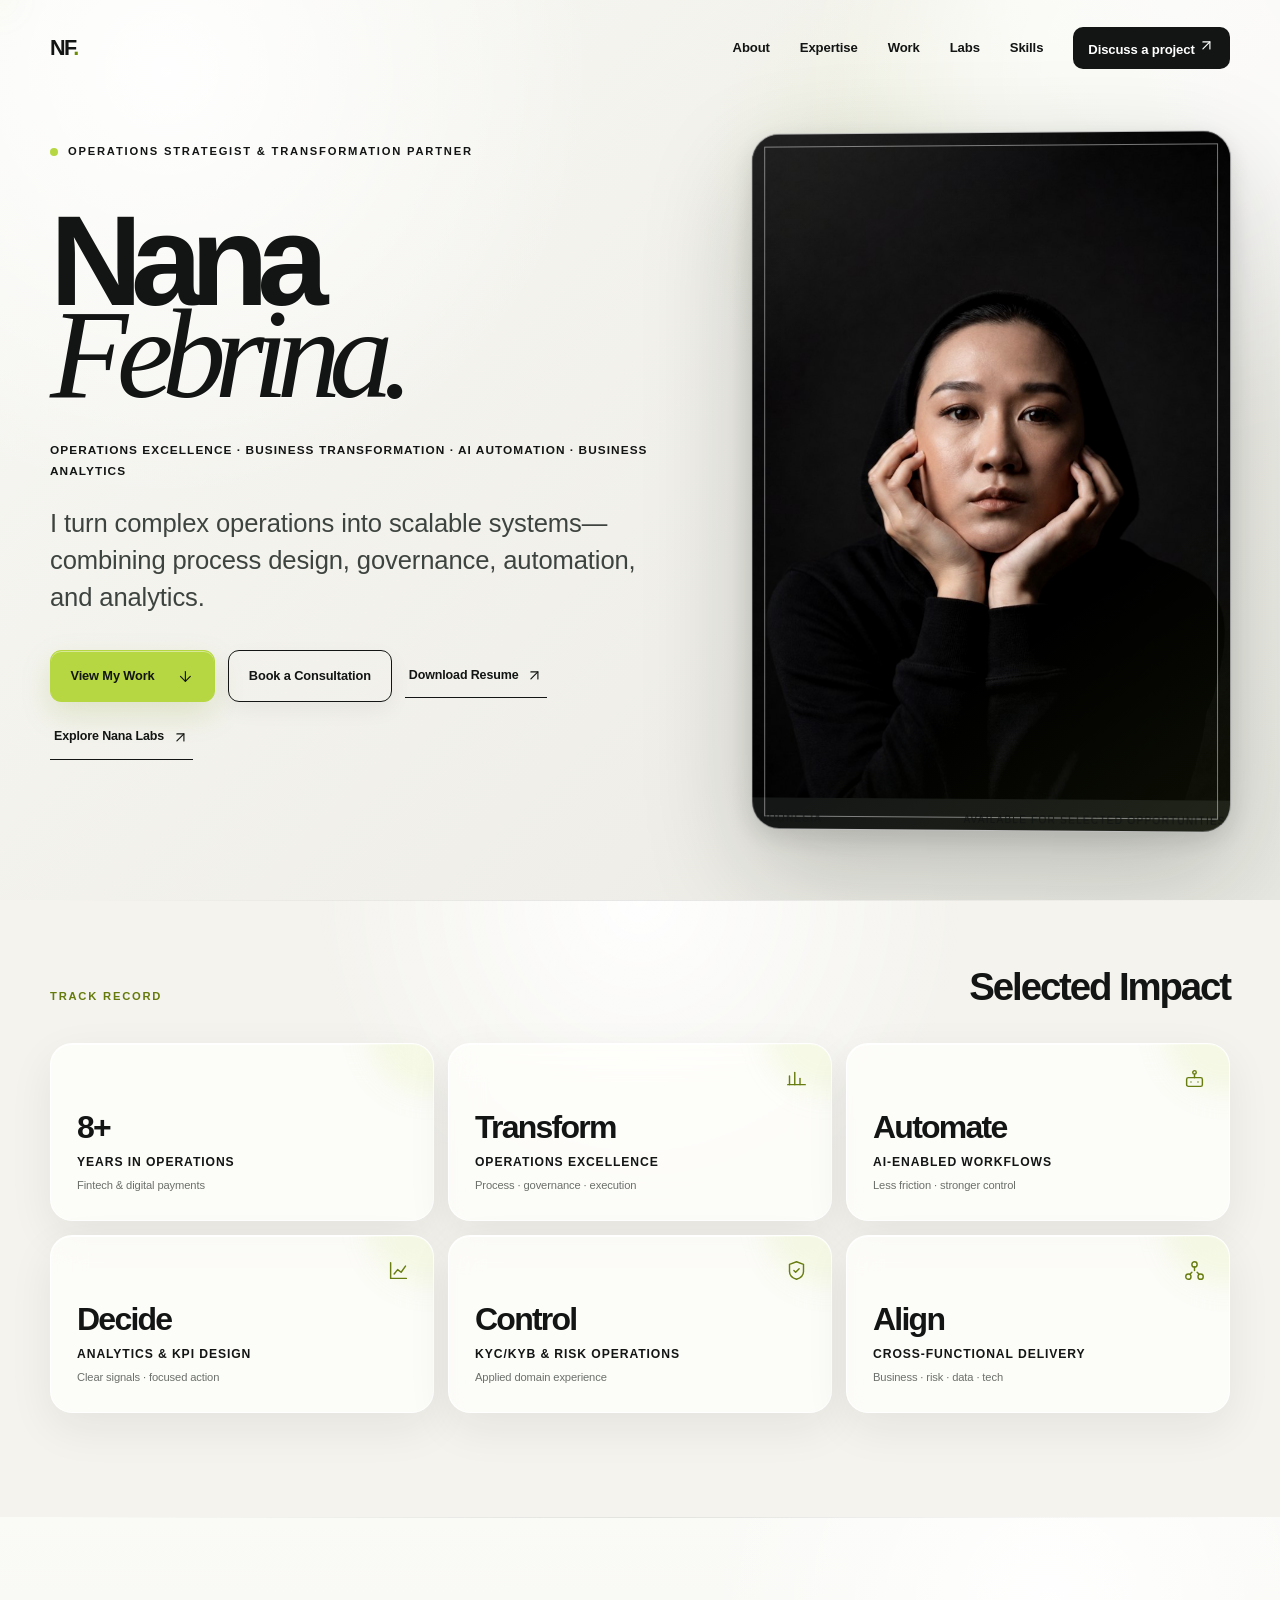
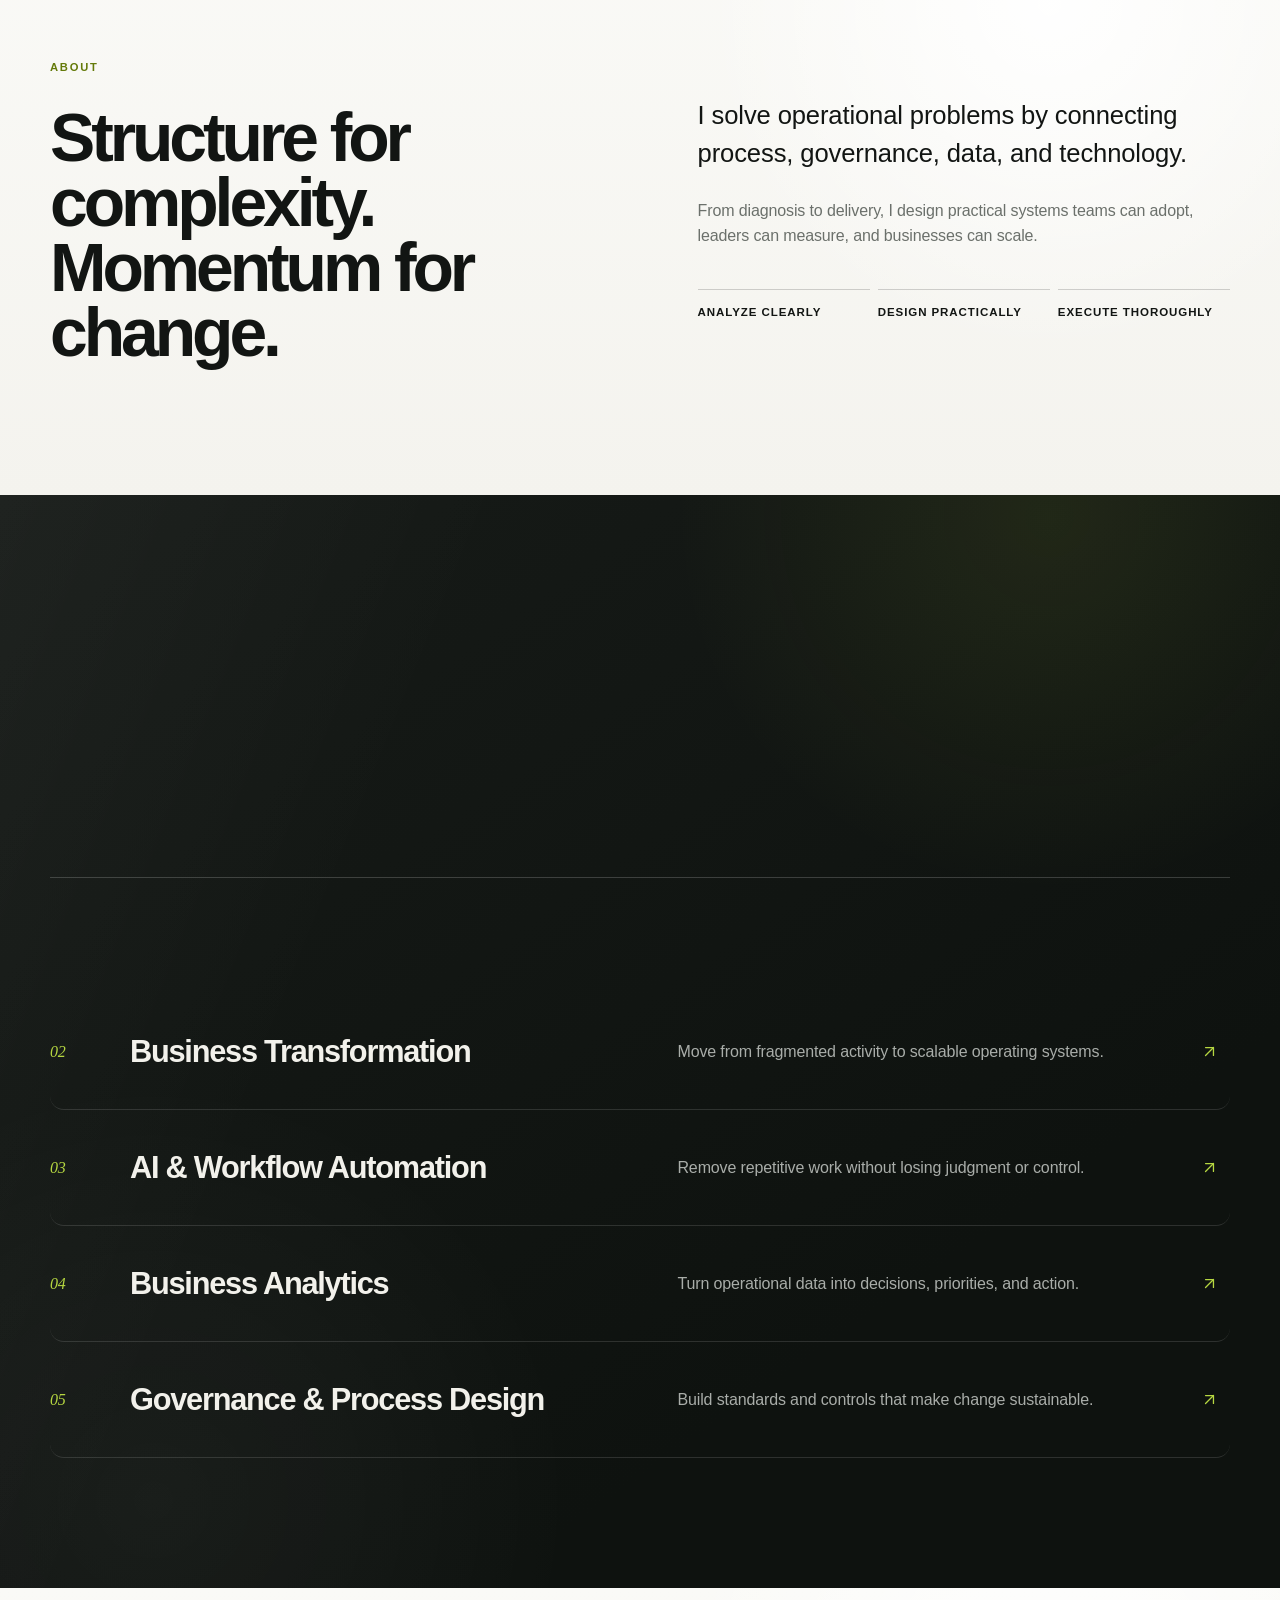
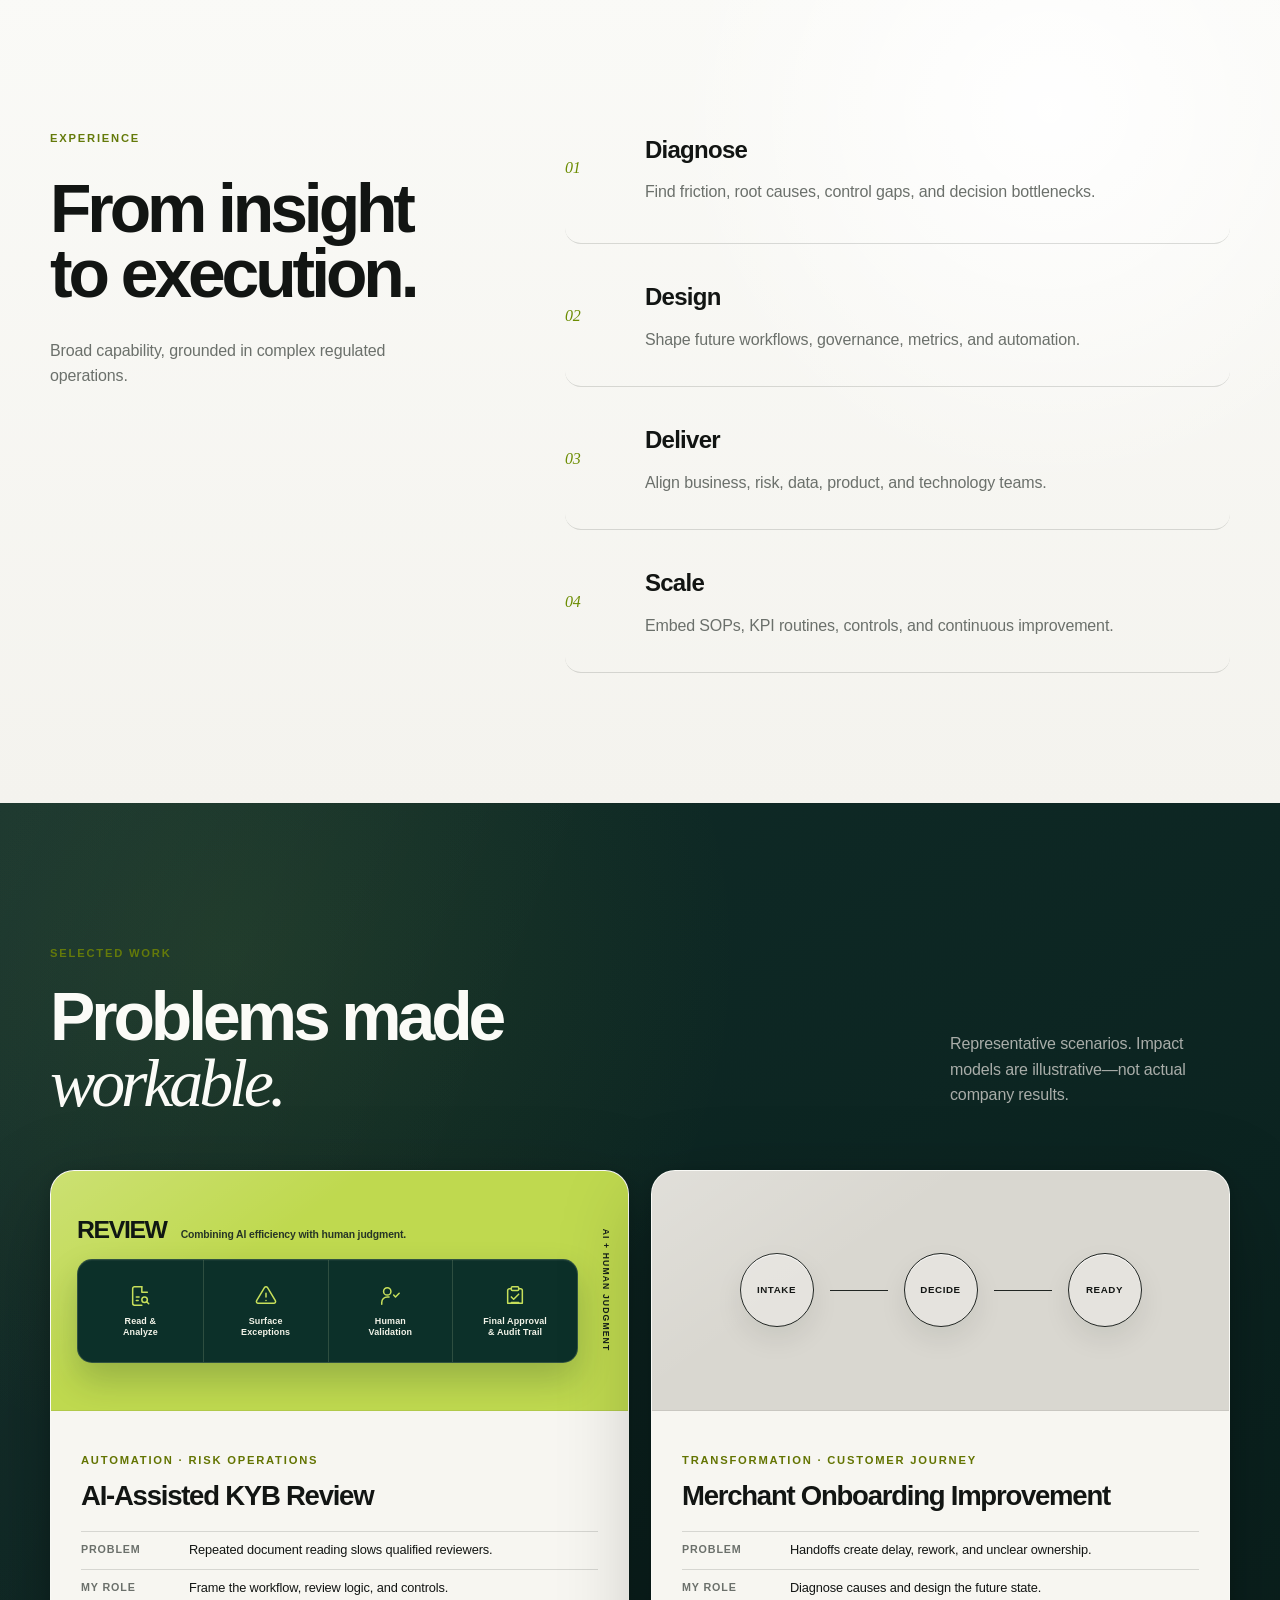
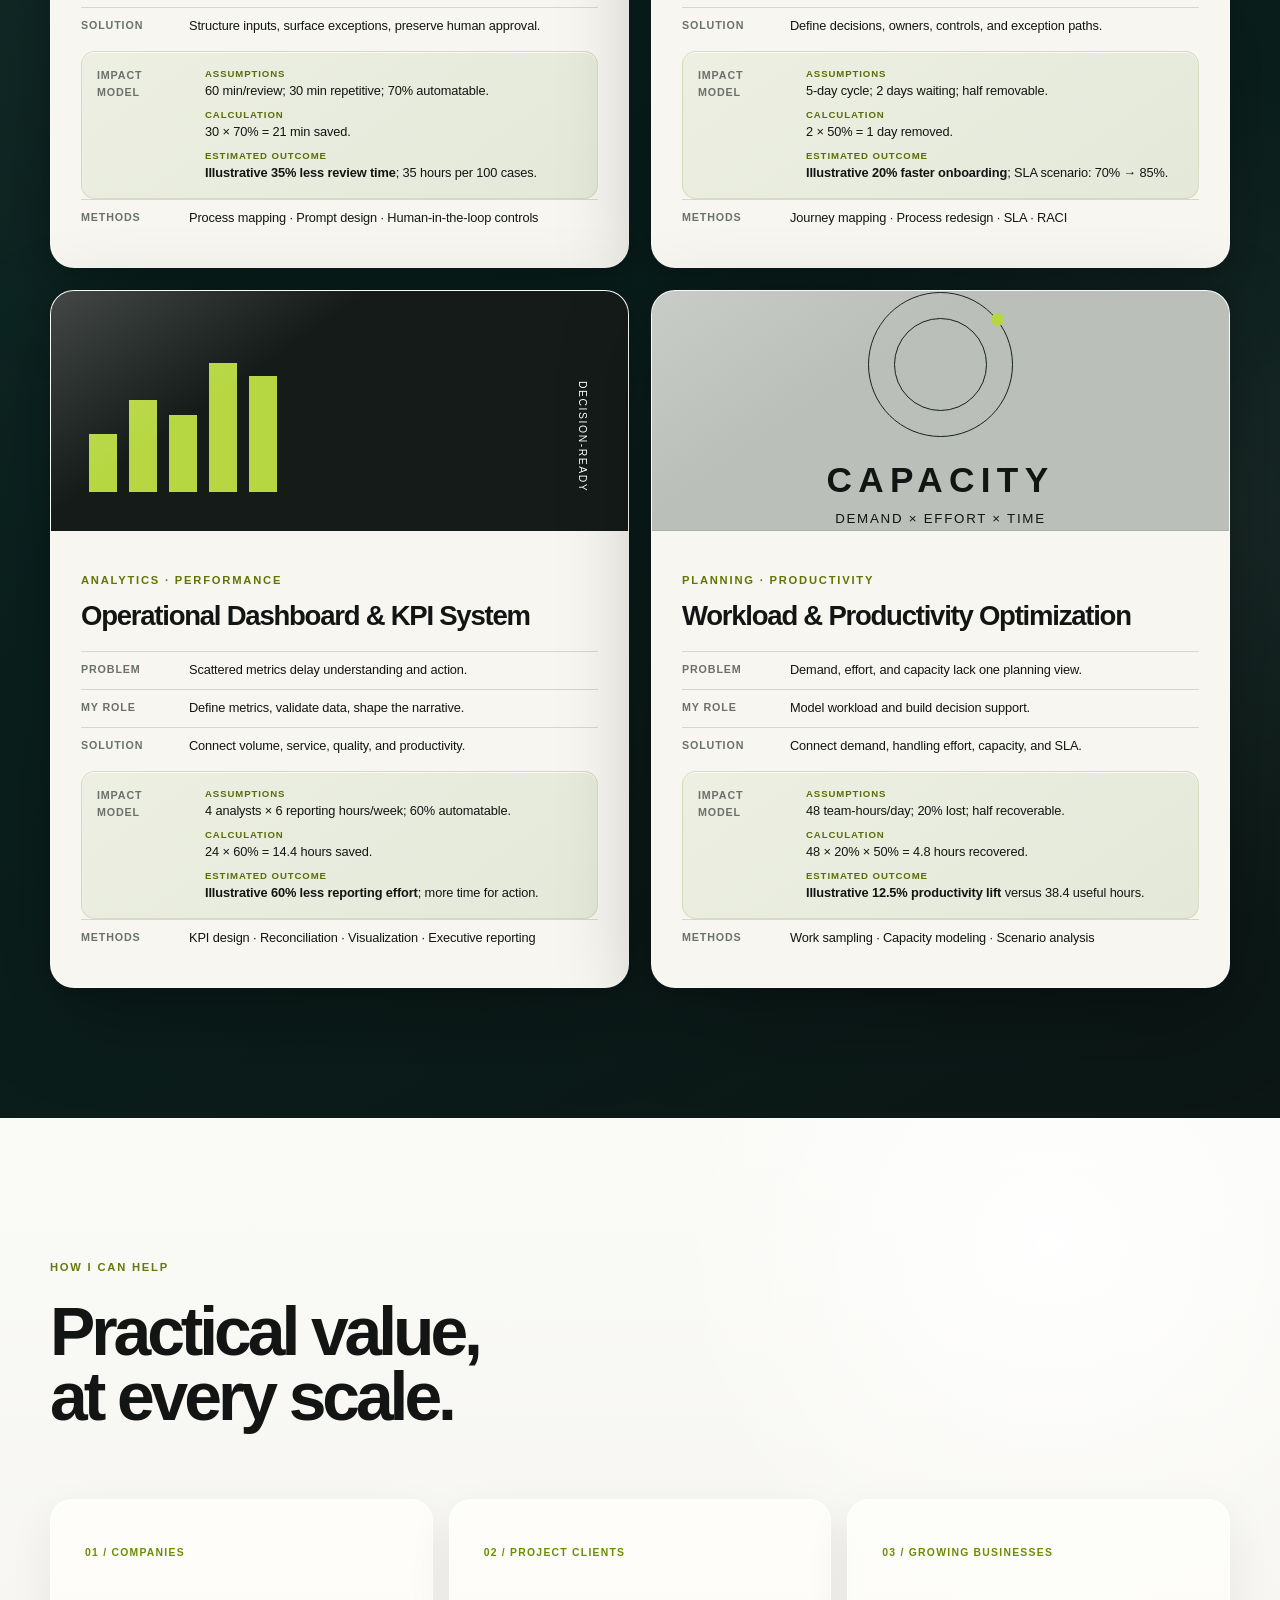
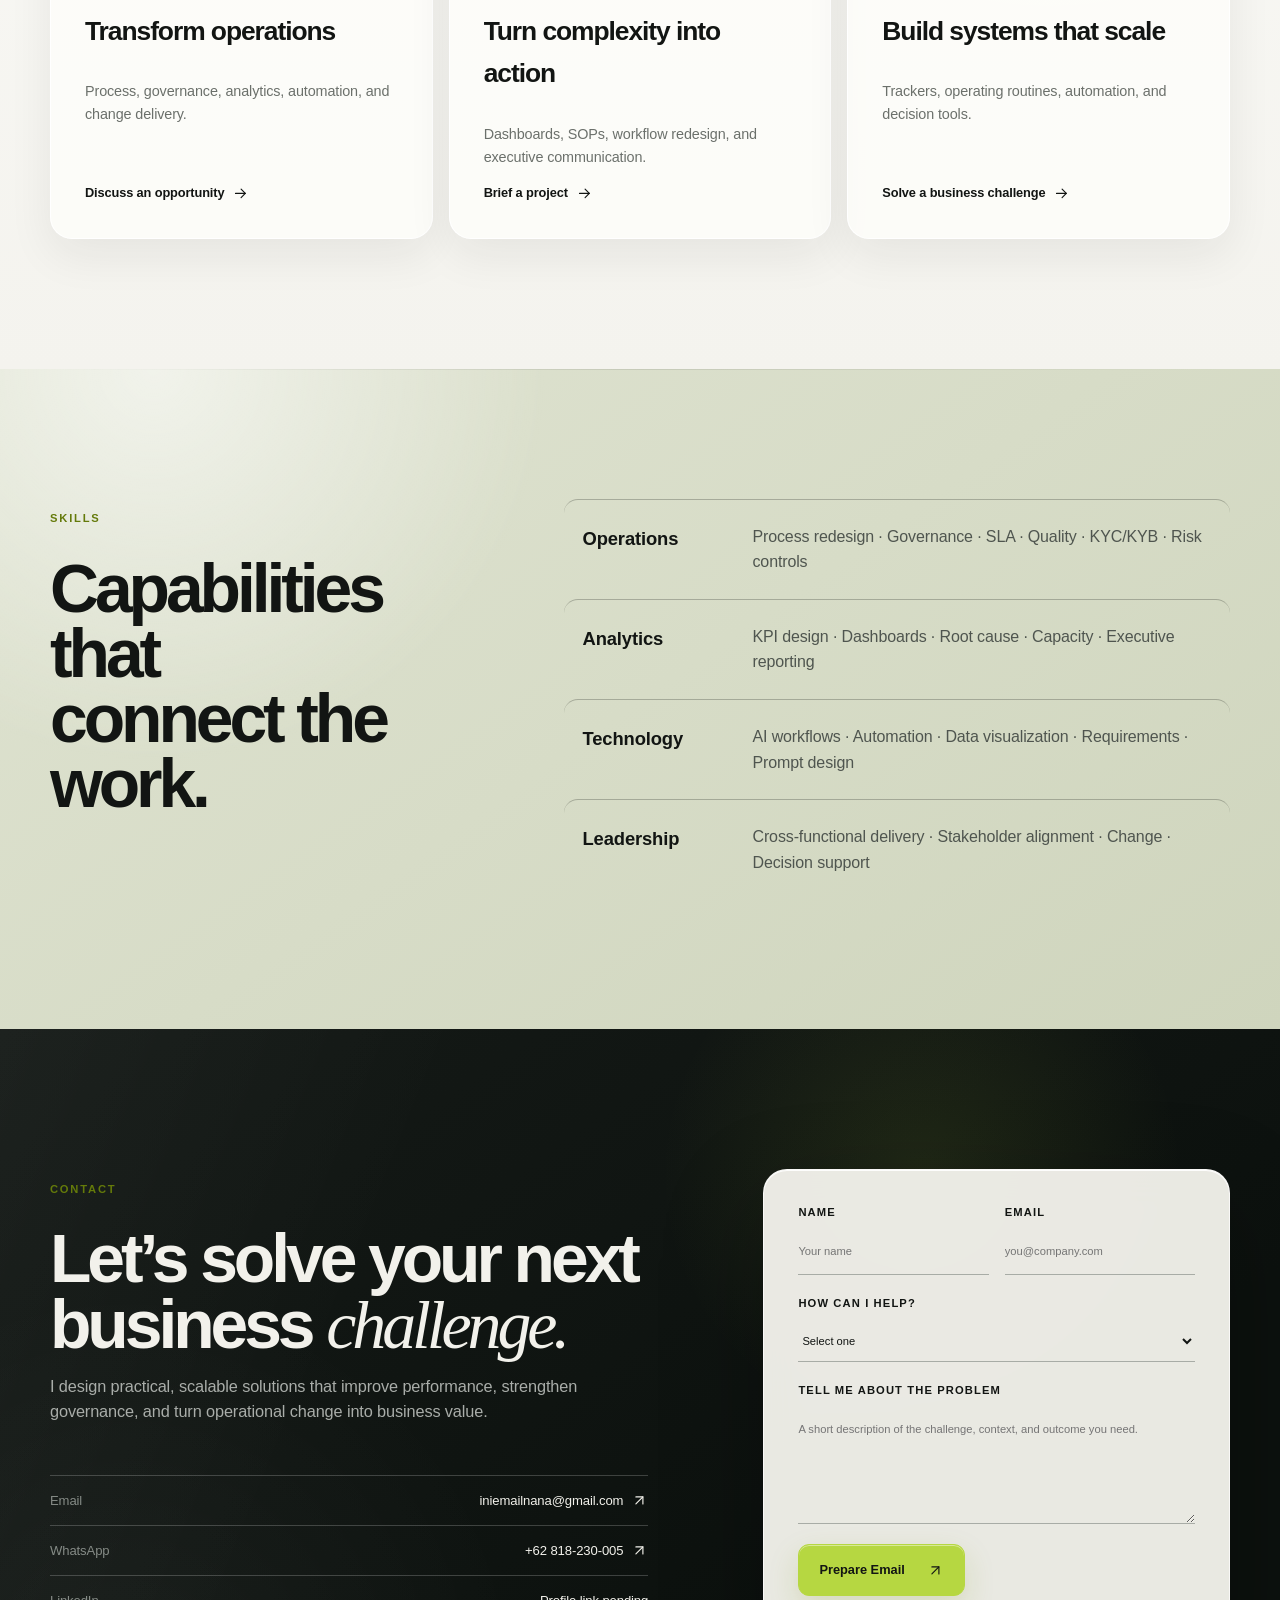
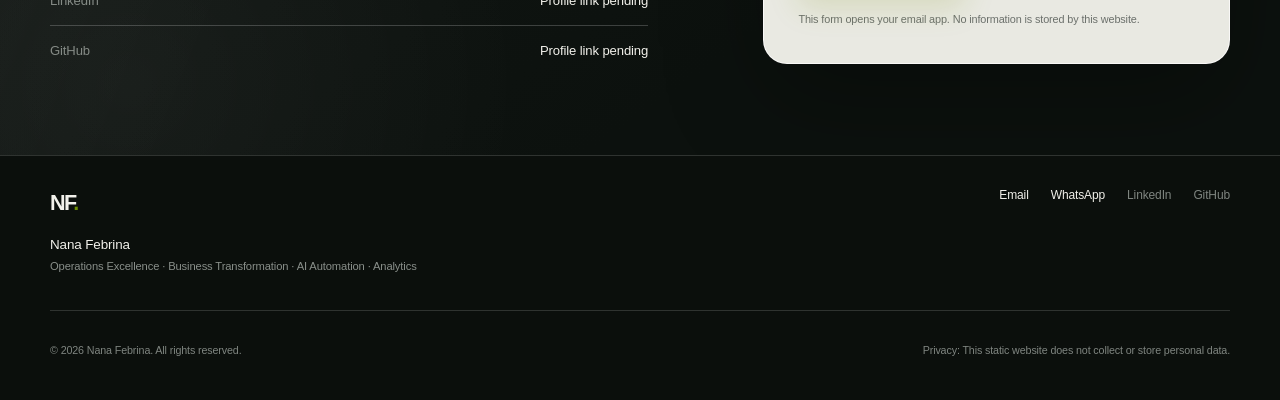
==== index.html @ f757c313 "feat: launch Nana Labs v2 showcase" ====
<!DOCTYPE html>
<html lang="en">
<head>
  <meta charset="utf-8">
  <meta name="viewport" content="width=device-width, initial-scale=1">
  <title>Nana Febrina — Operations Excellence &amp; Business Transformation</title>
  <meta name="description" content="Nana Febrina designs practical operating solutions that improve efficiency, strengthen governance, automate work, and sharpen business decisions.">
  <meta name="theme-color" content="#0d2f2b">
  <link rel="canonical" href="https://nanalabs.id/">
  <link rel="icon" href="assets/favicon.svg" type="image/svg+xml">
  <link rel="preload" as="image" href="assets/hero-portrait-800.jpg" imagesrcset="assets/hero-portrait-512.jpg 512w, assets/hero-portrait-800.jpg 800w" imagesizes="(max-width: 700px) calc(100vw - 28px), (max-width: 900px) min(calc(100vw - 40px), 640px), 44vw" type="image/jpeg">
  <meta property="og:type" content="website">
  <meta property="og:title" content="Nana Febrina — Operations Excellence & Business Transformation">
  <meta property="og:description" content="Operations excellence, business transformation, AI automation, and decision-ready analytics.">
  <meta property="og:url" content="https://nanalabs.id/">
  <meta property="og:site_name" content="Nana Febrina">
  <meta property="og:image" content="https://nanalabs.id/assets/hero-portrait-800.jpg">
  <meta property="og:image:alt" content="Portrait of Nana Febrina">
  <meta name="twitter:card" content="summary_large_image">
  <meta name="twitter:title" content="Nana Febrina — Operations Excellence &amp; Business Transformation">
  <meta name="twitter:description" content="Operations excellence, business transformation, AI automation, and decision-ready analytics.">
  <meta name="twitter:image" content="https://nanalabs.id/assets/hero-portrait-800.jpg">
  <meta name="twitter:image:alt" content="Portrait of Nana Febrina">
  <link rel="stylesheet" href="styles.css">
  <link rel="stylesheet" href="polish.css">
  <script type="application/ld+json">
  {
    "@context": "https://schema.org",
    "@type": "Person",
    "name": "Nana Febrina",
    "url": "https://nanalabs.id/",
    "image": "https://nanalabs.id/assets/hero-portrait-800.jpg",
    "jobTitle": "Operations Excellence, Business Transformation, AI Automation and Business Analytics",
    "email": "mailto:iniemailnana@gmail.com",
    "knowsAbout": ["Operations Excellence", "Business Transformation", "AI Automation", "Business Analytics", "Process Design", "KYC", "KYB", "Risk Operations"]
  }
  </script>
</head>
<body>
  <a class="skip-link" href="#main">Skip to content</a>
  <header class="site-header" data-header>
    <div class="container nav-wrap">
      <a class="brand" href="#top" aria-label="NF. Nana Febrina, home">NF<span>.</span></a>
      <button class="menu-toggle" type="button" aria-expanded="false" aria-controls="site-nav" data-menu-toggle>
        <span class="sr-only">Open navigation</span><span></span><span></span>
      </button>
      <nav id="site-nav" class="site-nav" aria-label="Primary navigation" data-nav>
        <a href="#about">About</a><a href="#services">Expertise</a><a href="#work">Work</a><a href="labs.html">Labs</a><a href="#skills">Skills</a>
        <a class="nav-cta" href="#contact">Discuss a project <svg class="icon" aria-hidden="true" viewBox="0 0 24 24"><path d="M7 17 17 7"/><path d="M7 7h10v10"/></svg></a>
      </nav>
    </div>
  </header>

  <main id="main">
    <section class="hero" id="top">
      <div class="container hero-grid">
        <div class="hero-copy reveal">
          <p class="eyebrow"><span></span> Operations strategist &amp; transformation partner</p>
          <h1>Nana<br><em>Febrina.</em></h1>
          <p class="headline">Operations Excellence · Business Transformation · AI Automation · Business Analytics</p>
          <p class="hero-statement">I turn complex operations into scalable systems—combining process design, governance, automation, and analytics.</p>
          <div class="button-row">
            <a class="button button-primary" href="#work">View My Work <svg class="icon" aria-hidden="true" viewBox="0 0 24 24"><path d="M12 5v14"/><path d="m19 12-7 7-7-7"/></svg></a>
            <a class="button button-secondary" href="#contact">Book a Consultation</a>
            <!-- REPLACE: Swap this placeholder file with the approved resume PDF. -->
            <a class="text-link" href="assets/Nana-Febrina-Resume-PLACEHOLDER.txt" download>Download Resume <svg class="icon" aria-hidden="true" viewBox="0 0 24 24"><path d="M7 17 17 7"/><path d="M7 7h10v10"/></svg></a>
            <a class="text-link" href="labs.html">Explore Nana Labs <svg class="icon" aria-hidden="true" viewBox="0 0 24 24"><path d="M7 17 17 7"/><path d="M7 7h10v10"/></svg></a>
          </div>
        </div>
        <figure class="hero-portrait reveal">
          <!-- REPLACE: Use your final optimized professional portrait here. -->
          <img src="assets/hero-portrait-800.jpg" srcset="assets/hero-portrait-512.jpg 512w, assets/hero-portrait-800.jpg 800w" sizes="(max-width: 700px) calc(100vw - 28px), (max-width: 900px) min(calc(100vw - 40px), 640px), 44vw" alt="Close-up professional portrait of Nana Febrina" width="800" height="1200" fetchpriority="high">
          <figcaption><span>Indonesia</span><span>Available for selected opportunities</span></figcaption>
        </figure>
      </div>
      <div class="hero-index" aria-hidden="true">01</div>
    </section>

    <section class="impact-strip" aria-labelledby="impact-title">
      <div class="container">
        <div class="impact-intro reveal"><p class="section-kicker">Track record</p><h2 id="impact-title">Selected Impact</h2></div>
        <div class="impact-grid">
          <article class="impact-card reveal"><strong>8+</strong><span>Years in operations</span><small>Fintech &amp; digital payments</small></article>
          <article class="impact-card reveal"><svg class="impact-icon" aria-hidden="true" viewBox="0 0 24 24"><path d="M4 19V9"/><path d="M10 19V5"/><path d="M16 19v-7"/><path d="M22 19H2"/></svg><strong>Transform</strong><span>Operations excellence</span><small>Process · governance · execution</small></article>
          <article class="impact-card reveal"><svg class="impact-icon" aria-hidden="true" viewBox="0 0 24 24"><rect width="18" height="10" x="3" y="11" rx="2"/><circle cx="12" cy="5" r="2"/><path d="M12 7v4M8 16h.01M16 16h.01"/></svg><strong>Automate</strong><span>AI-enabled workflows</span><small>Less friction · stronger control</small></article>
          <article class="impact-card reveal"><svg class="impact-icon" aria-hidden="true" viewBox="0 0 24 24"><path d="M3 3v18h18"/><path d="m7 16 4-5 4 3 5-7"/></svg><strong>Decide</strong><span>Analytics &amp; KPI design</span><small>Clear signals · focused action</small></article>
          <article class="impact-card reveal"><svg class="impact-icon" aria-hidden="true" viewBox="0 0 24 24"><path d="M20 13c0 5-3.5 7.5-8 9-4.5-1.5-8-4-8-9V5l8-3 8 3Z"/><path d="m9 12 2 2 4-4"/></svg><strong>Control</strong><span>KYC/KYB &amp; risk operations</span><small>Applied domain experience</small></article>
          <article class="impact-card reveal"><svg class="impact-icon" aria-hidden="true" viewBox="0 0 24 24"><circle cx="12" cy="5" r="3"/><circle cx="5" cy="19" r="3"/><circle cx="19" cy="19" r="3"/><path d="M12 8v4M9 14l-2 2M15 14l2 2"/></svg><strong>Align</strong><span>Cross-functional delivery</span><small>Business · risk · data · tech</small></article>
        </div>
      </div>
    </section>

    <section class="section section-light" id="about">
      <div class="container about-grid reveal">
        <div><p class="section-kicker">About</p><h2>Structure for complexity.<br>Momentum for change.</h2></div>
        <div class="about-copy">
          <p class="lead">I solve operational problems by connecting process, governance, data, and technology.</p>
          <p>From diagnosis to delivery, I design practical systems teams can adopt, leaders can measure, and businesses can scale.</p>
          <div class="principles"><span>Analyze clearly</span><span>Design practically</span><span>Execute thoroughly</span></div>
        </div>
      </div>
    </section>

    <section class="section section-ink" id="services">
      <div class="container">
        <div class="section-heading reveal"><div><p class="section-kicker">What I do</p><h2>Better operations,<br><em>by design.</em></h2></div><p>Four levers for scalable performance.</p></div>
        <div class="service-list">
          <article class="service-row reveal"><span class="service-no">01</span><h3>Operations Excellence</h3><p>Simpler workflows. Clearer ownership. Better execution.</p><svg class="arrow icon" aria-hidden="true" viewBox="0 0 24 24"><path d="M7 17 17 7"/><path d="M7 7h10v10"/></svg></article>
          <article class="service-row reveal"><span class="service-no">02</span><h3>Business Transformation</h3><p>Move from fragmented activity to scalable operating systems.</p><svg class="arrow icon" aria-hidden="true" viewBox="0 0 24 24"><path d="M7 17 17 7"/><path d="M7 7h10v10"/></svg></article>
          <article class="service-row reveal"><span class="service-no">03</span><h3>AI &amp; Workflow Automation</h3><p>Remove repetitive work without losing judgment or control.</p><svg class="arrow icon" aria-hidden="true" viewBox="0 0 24 24"><path d="M7 17 17 7"/><path d="M7 7h10v10"/></svg></article>
          <article class="service-row reveal"><span class="service-no">04</span><h3>Business Analytics</h3><p>Turn operational data into decisions, priorities, and action.</p><svg class="arrow icon" aria-hidden="true" viewBox="0 0 24 24"><path d="M7 17 17 7"/><path d="M7 7h10v10"/></svg></article>
          <article class="service-row reveal"><span class="service-no">05</span><h3>Governance &amp; Process Design</h3><p>Build standards and controls that make change sustainable.</p><svg class="arrow icon" aria-hidden="true" viewBox="0 0 24 24"><path d="M7 17 17 7"/><path d="M7 7h10v10"/></svg></article>
        </div>
      </div>
    </section>

    <section class="section section-light" id="experience">
      <div class="container experience-grid reveal">
        <div class="sticky-copy"><p class="section-kicker">Experience</p><h2>From insight<br>to execution.</h2><p>Broad capability, grounded in complex regulated operations.</p></div>
        <div class="experience-flow">
          <article><span>01</span><div><h3>Diagnose</h3><p>Find friction, root causes, control gaps, and decision bottlenecks.</p></div></article>
          <article><span>02</span><div><h3>Design</h3><p>Shape future workflows, governance, metrics, and automation.</p></div></article>
          <article><span>03</span><div><h3>Deliver</h3><p>Align business, risk, data, product, and technology teams.</p></div></article>
          <article><span>04</span><div><h3>Scale</h3><p>Embed SOPs, KPI routines, controls, and continuous improvement.</p></div></article>
        </div>
      </div>
    </section>

    <section class="section work-section" id="work">
      <div class="container">
        <div class="section-heading reveal"><div><p class="section-kicker">Selected work</p><h2>Problems made<br><em>workable.</em></h2></div><p>Representative scenarios. Impact models are illustrative—not actual company results.</p></div>
        <div class="project-grid">
          <article class="project-card project-featured reveal">
            <div class="project-visual visual-ai">
              <div class="ai-visual-head"><span>REVIEW</span><p>Combining AI efficiency with human judgment.</p></div>
              <div class="ai-process" role="img" aria-label="Four-step AI-assisted review process: Read and Analyze, Surface Exceptions, Human Validation, and Final Approval and Audit Trail">
                <div class="ai-step"><svg class="ai-step-icon" aria-hidden="true" viewBox="0 0 24 24"><path d="M14 2H6a2 2 0 0 0-2 2v16a2 2 0 0 0 2 2h8"/><path d="M14 2v6h6M8 13h3M8 17h2"/><circle cx="17" cy="16" r="3"/><path d="m19.2 18.2 2.3 2.3"/></svg><span>Read &amp;<br>Analyze</span></div>
                <div class="ai-step"><svg class="ai-step-icon" aria-hidden="true" viewBox="0 0 24 24"><path d="M10.3 2.9 1.8 17a2 2 0 0 0 1.7 3h17a2 2 0 0 0 1.7-3L13.7 2.9a2 2 0 0 0-3.4 0Z"/><path d="M12 9v4M12 17h.01"/></svg><span>Surface<br>Exceptions</span></div>
                <div class="ai-step"><svg class="ai-step-icon" aria-hidden="true" viewBox="0 0 24 24"><circle cx="9" cy="7" r="4"/><path d="M3 21v-2a6 6 0 0 1 6-6h2M16 11l2 2 4-4"/></svg><span>Human<br>Validation</span></div>
                <div class="ai-step"><svg class="ai-step-icon" aria-hidden="true" viewBox="0 0 24 24"><path d="M16 4h2a2 2 0 0 1 2 2v14H4V6a2 2 0 0 1 2-2h2"/><rect x="8" y="2" width="8" height="4" rx="1"/><path d="m8 13 2.5 2.5L16 10M8 19h8"/></svg><span>Final Approval<br>&amp; Audit Trail</span></div>
              </div>
              <b>AI + HUMAN JUDGMENT</b>
            </div>
            <div class="project-body"><p class="project-tag">Automation · Risk operations</p><h3>AI-Assisted KYB Review</h3><dl><div><dt>Problem</dt><dd>Repeated document reading slows qualified reviewers.</dd></div><div><dt>My role</dt><dd>Frame the workflow, review logic, and controls.</dd></div><div><dt>Solution</dt><dd>Structure inputs, surface exceptions, preserve human approval.</dd></div><div class="impact-row"><dt>Impact model</dt><dd class="impact-model"><p><strong>Assumptions</strong> 60 min/review; 30 min repetitive; 70% automatable.</p><p><strong>Calculation</strong> 30 × 70% = 21 min saved.</p><p><strong>Estimated outcome</strong> <b>Illustrative 35% less review time</b>; 35 hours per 100 cases.</p></dd></div><div><dt>Methods</dt><dd>Process mapping · Prompt design · Human-in-the-loop controls</dd></div></dl></div>
          </article>
          <article class="project-card reveal">
            <div class="project-visual visual-flow"><span>Intake</span><i></i><span>Decide</span><i></i><span>Ready</span></div>
            <div class="project-body"><p class="project-tag">Transformation · Customer journey</p><h3>Merchant Onboarding Improvement</h3><dl><div><dt>Problem</dt><dd>Handoffs create delay, rework, and unclear ownership.</dd></div><div><dt>My role</dt><dd>Diagnose causes and design the future state.</dd></div><div><dt>Solution</dt><dd>Define decisions, owners, controls, and exception paths.</dd></div><div class="impact-row"><dt>Impact model</dt><dd class="impact-model"><p><strong>Assumptions</strong> 5-day cycle; 2 days waiting; half removable.</p><p><strong>Calculation</strong> 2 × 50% = 1 day removed.</p><p><strong>Estimated outcome</strong> <b>Illustrative 20% faster onboarding</b>; SLA scenario: 70% → 85%.</p></dd></div><div><dt>Methods</dt><dd>Journey mapping · Process redesign · SLA · RACI</dd></div></dl></div>
          </article>
          <article class="project-card reveal">
            <div class="project-visual visual-data"><div><i style="--h:34%"></i><i style="--h:54%"></i><i style="--h:45%"></i><i style="--h:76%"></i><i style="--h:68%"></i></div><span>DECISION-READY</span></div>
            <div class="project-body"><p class="project-tag">Analytics · Performance</p><h3>Operational Dashboard &amp; KPI System</h3><dl><div><dt>Problem</dt><dd>Scattered metrics delay understanding and action.</dd></div><div><dt>My role</dt><dd>Define metrics, validate data, shape the narrative.</dd></div><div><dt>Solution</dt><dd>Connect volume, service, quality, and productivity.</dd></div><div class="impact-row"><dt>Impact model</dt><dd class="impact-model"><p><strong>Assumptions</strong> 4 analysts × 6 reporting hours/week; 60% automatable.</p><p><strong>Calculation</strong> 24 × 60% = 14.4 hours saved.</p><p><strong>Estimated outcome</strong> <b>Illustrative 60% less reporting effort</b>; more time for action.</p></dd></div><div><dt>Methods</dt><dd>KPI design · Reconciliation · Visualization · Executive reporting</dd></div></dl></div>
          </article>
          <article class="project-card reveal">
            <div class="project-visual visual-work"><div class="orbit"><span></span></div><b>CAPACITY</b><small>Demand × effort × time</small></div>
            <div class="project-body"><p class="project-tag">Planning · Productivity</p><h3>Workload &amp; Productivity Optimization</h3><dl><div><dt>Problem</dt><dd>Demand, effort, and capacity lack one planning view.</dd></div><div><dt>My role</dt><dd>Model workload and build decision support.</dd></div><div><dt>Solution</dt><dd>Connect demand, handling effort, capacity, and SLA.</dd></div><div class="impact-row"><dt>Impact model</dt><dd class="impact-model"><p><strong>Assumptions</strong> 48 team-hours/day; 20% lost; half recoverable.</p><p><strong>Calculation</strong> 48 × 20% × 50% = 4.8 hours recovered.</p><p><strong>Estimated outcome</strong> <b>Illustrative 12.5% productivity lift</b> versus 38.4 useful hours.</p></dd></div><div><dt>Methods</dt><dd>Work sampling · Capacity modeling · Scenario analysis</dd></div></dl></div>
          </article>
        </div>
      </div>
    </section>

    <section class="section section-light" id="help">
      <div class="container"><div class="section-heading reveal"><div><p class="section-kicker">How I can help</p><h2>Practical value,<br>at every scale.</h2></div></div>
        <div class="help-grid">
          <article class="help-card reveal"><p>01 / Companies</p><h3>Transform operations</h3><p>Process, governance, analytics, automation, and change delivery.</p><a href="#contact">Discuss an opportunity <svg class="icon" aria-hidden="true" viewBox="0 0 24 24"><path d="M5 12h14"/><path d="m13 6 6 6-6 6"/></svg></a></article>
          <article class="help-card reveal"><p>02 / Project clients</p><h3>Turn complexity into action</h3><p>Dashboards, SOPs, workflow redesign, and executive communication.</p><a href="#contact">Brief a project <svg class="icon" aria-hidden="true" viewBox="0 0 24 24"><path d="M5 12h14"/><path d="m13 6 6 6-6 6"/></svg></a></article>
          <article class="help-card reveal"><p>03 / Growing businesses</p><h3>Build systems that scale</h3><p>Trackers, operating routines, automation, and decision tools.</p><a href="#contact">Solve a business challenge <svg class="icon" aria-hidden="true" viewBox="0 0 24 24"><path d="M5 12h14"/><path d="m13 6 6 6-6 6"/></svg></a></article>
        </div>
      </div>
    </section>

    <section class="section skills-section" id="skills">
      <div class="container skills-grid reveal">
        <div><p class="section-kicker">Skills</p><h2>Capabilities that<br>connect the work.</h2></div>
        <div class="skill-groups">
          <article><h3>Operations</h3><p>Process redesign · Governance · SLA · Quality · KYC/KYB · Risk controls</p></article>
          <article><h3>Analytics</h3><p>KPI design · Dashboards · Root cause · Capacity · Executive reporting</p></article>
          <article><h3>Technology</h3><p>AI workflows · Automation · Data visualization · Requirements · Prompt design</p></article>
          <article><h3>Leadership</h3><p>Cross-functional delivery · Stakeholder alignment · Change · Decision support</p></article>
        </div>
      </div>
    </section>

    <section class="contact" id="contact">
      <div class="container contact-grid">
        <div class="contact-copy reveal"><p class="section-kicker">Contact</p><h2>Let’s solve your next<br>business <em>challenge.</em></h2><p>I design practical, scalable solutions that improve performance, strengthen governance, and turn operational change into business value.</p>
          <div class="contact-links">
            <a href="mailto:iniemailnana@gmail.com"><span>Email</span><span class="contact-value">iniemailnana@gmail.com <svg class="icon" aria-hidden="true" viewBox="0 0 24 24"><path d="M7 17 17 7"/><path d="M7 7h10v10"/></svg></span></a>
            <a href="https://wa.me/62818230005" target="_blank" rel="noopener"><span>WhatsApp</span><span class="contact-value">+62 818-230-005 <svg class="icon" aria-hidden="true" viewBox="0 0 24 24"><path d="M7 17 17 7"/><path d="M7 7h10v10"/></svg></span></a>
            <!-- REPLACE: Add final profile links before publishing. -->
            <span class="contact-placeholder"><span>LinkedIn</span><span>Profile link pending</span></span>
            <span class="contact-placeholder"><span>GitHub</span><span>Profile link pending</span></span>
          </div>
        </div>
        <form class="contact-form reveal" data-contact-form>
          <div class="field-row"><label>Name<input name="name" type="text" autocomplete="name" required placeholder="Your name"></label><label>Email<input name="email" type="email" autocomplete="email" required placeholder="you@company.com"></label></div>
          <label>How can I help?<select name="interest" required><option value="">Select one</option><option>Job opportunity</option><option>Freelance project</option><option>Consulting or project-based work</option><option>Small business support</option><option>Other</option></select></label>
          <label>Tell me about the problem<textarea name="message" rows="5" required placeholder="A short description of the challenge, context, and outcome you need."></textarea></label>
          <button class="button button-primary" type="submit">Prepare Email <svg class="icon" aria-hidden="true" viewBox="0 0 24 24"><path d="M7 17 17 7"/><path d="M7 7h10v10"/></svg></button>
          <p class="form-note">This form opens your email app. No information is stored by this website.</p>
        </form>
      </div>
    </section>
  </main>

  <footer class="footer"><div class="container footer-top"><div><a class="brand" href="#top">NF<span>.</span></a><p>Nana Febrina<br><small>Operations Excellence · Business Transformation · AI Automation · Analytics</small></p></div><div class="footer-links"><a href="mailto:iniemailnana@gmail.com">Email</a><a href="https://wa.me/62818230005">WhatsApp</a><span>LinkedIn</span><span>GitHub</span></div></div><div class="container footer-bottom"><p>© <span data-year></span> Nana Febrina. All rights reserved.</p><p>Privacy: This static website does not collect or store personal data.</p></div></footer>
  <script src="script.js" defer></script>
</body>
</html>
---- styles.css ----
:root{--ink:#121513;--paper:#f2f1eb;--white:#fbfbf7;--accent:#b6d741;--deep:#0d2f2b;--muted:#6b706b;--line:rgba(18,21,19,.14);--max:1180px;--sans:Inter,"Helvetica Neue",Arial,sans-serif;--serif:Georgia,"Times New Roman",serif}
*{box-sizing:border-box}html{scroll-behavior:smooth;scroll-padding-top:84px}body{margin:0;background:var(--paper);color:var(--ink);font-family:var(--sans);font-size:16px;line-height:1.6;-webkit-font-smoothing:antialiased}body.menu-open{overflow:hidden}a{color:inherit;text-decoration:none}img{display:block;max-width:100%;height:auto}button,input,select,textarea{font:inherit}.container{width:min(calc(100% - 40px),var(--max));margin-inline:auto}.sr-only{position:absolute;width:1px;height:1px;padding:0;margin:-1px;overflow:hidden;clip:rect(0,0,0,0);white-space:nowrap;border:0}.skip-link{position:fixed;z-index:999;left:16px;top:-60px;background:var(--accent);padding:10px 14px;color:var(--ink)}.skip-link:focus{top:16px}.site-header{position:fixed;z-index:100;top:0;left:0;width:100%;transition:background .3s,border-color .3s}.site-header.scrolled{background:rgba(242,241,235,.94);border-bottom:1px solid var(--line);backdrop-filter:blur(12px)}.nav-wrap{height:76px;display:flex;align-items:center;justify-content:space-between}.brand{font-weight:850;font-size:1.35rem;letter-spacing:-.06em}.brand span{color:#6c8d02}.site-nav{display:flex;align-items:center;gap:30px;font-size:.82rem;font-weight:650}.site-nav>a:not(.nav-cta){position:relative}.site-nav>a:not(.nav-cta):after{content:"";position:absolute;left:0;bottom:-4px;width:100%;height:1px;background:currentColor;transform:scaleX(0);transform-origin:right;transition:transform .25s}.site-nav>a:hover:after,.site-nav>a:focus-visible:after{transform:scaleX(1);transform-origin:left}.nav-cta{padding:10px 15px;background:var(--ink);color:white;border-radius:2px}.menu-toggle{display:none;border:0;background:none;width:42px;height:42px;padding:11px}.menu-toggle span:not(.sr-only){display:block;height:1px;background:currentColor;margin:6px 0;transition:.25s}
.hero{position:relative;min-height:100svh;padding:124px 0 54px;overflow:hidden}.hero-grid{display:grid;grid-template-columns:1.12fr .88fr;gap:7vw;align-items:center}.eyebrow,.section-kicker,.project-tag{text-transform:uppercase;letter-spacing:.16em;font-size:.7rem;font-weight:800}.eyebrow{display:flex;align-items:center;gap:10px}.eyebrow span{width:8px;height:8px;background:var(--accent);border-radius:50%}.hero h1{font-size:clamp(5.4rem,10vw,9.2rem);line-height:.72;letter-spacing:-.09em;margin:54px 0 40px;font-weight:790}.hero h1 em,.section-heading h2 em,.contact h2 em{font-family:var(--serif);font-weight:400}.headline{max-width:720px;font-size:.74rem;line-height:1.7;text-transform:uppercase;letter-spacing:.09em;font-weight:750}.hero-statement{max-width:690px;font-size:clamp(1.18rem,2vw,1.6rem);line-height:1.45;margin:24px 0 34px}.button-row{display:flex;align-items:center;gap:13px;flex-wrap:wrap}.button{display:inline-flex;align-items:center;justify-content:space-between;gap:22px;min-height:50px;padding:12px 18px;border:1px solid var(--ink);border-radius:2px;font-size:.8rem;font-weight:750;cursor:pointer;transition:.2s}.button-primary{background:var(--accent);color:var(--ink);border-color:var(--accent)}.button-primary:hover{background:#c4e44e;transform:translateY(-2px)}.button-secondary:hover{background:var(--ink);color:white}.text-link{font-size:.78rem;font-weight:750;padding:12px 4px;border-bottom:1px solid var(--ink)}.hero-portrait{margin:0;position:relative;background:#c8cbc9}.hero-portrait img{width:100%;height:min(74vh,730px);object-fit:cover;object-position:center 45%;filter:saturate(.78) contrast(1.04)}.hero-portrait:before{content:"";position:absolute;inset:12px;z-index:1;border:1px solid rgba(255,255,255,.45);pointer-events:none}.hero-portrait figcaption{display:flex;justify-content:space-between;padding:10px 2px 0;font-size:.63rem;text-transform:uppercase;letter-spacing:.12em}.hero-index{position:absolute;right:-.03em;bottom:-.31em;font-size:18rem;line-height:1;color:rgba(18,21,19,.035);font-weight:800;pointer-events:none}
.section{padding:130px 0}.section-light{background:var(--white)}.section-ink{background:var(--ink);color:var(--paper)}.about-grid{display:grid;grid-template-columns:1fr 1fr;gap:9vw}.section h2,.contact h2{font-size:clamp(2.6rem,5.3vw,5.2rem);line-height:.96;letter-spacing:-.06em;margin:28px 0 0}.about-copy{padding-top:50px}.about-copy .lead{font-size:clamp(1.28rem,2vw,1.65rem);line-height:1.45;margin:0 0 26px}.about-copy>p:not(.lead){color:var(--muted);max-width:600px}.principles{display:grid;grid-template-columns:repeat(3,1fr);gap:8px;margin-top:40px}.principles span{border-top:1px solid var(--line);padding-top:13px;font-size:.72rem;font-weight:800;text-transform:uppercase;letter-spacing:.08em}.section-heading{display:grid;grid-template-columns:1.5fr .5fr;gap:60px;align-items:end;margin-bottom:70px}.section-heading h2{margin-top:22px}.section-heading>p{color:#a9ada9;margin:0 0 8px;max-width:360px}.service-list{border-top:1px solid rgba(255,255,255,.18)}.service-row{display:grid;grid-template-columns:55px 1.05fr 1fr 30px;gap:25px;align-items:center;min-height:130px;border-bottom:1px solid rgba(255,255,255,.18);transition:.25s}.service-row:hover{padding-inline:14px;background:rgba(255,255,255,.035)}.service-no{font-family:var(--serif);font-style:italic;color:var(--accent)}.service-row h3{font-size:clamp(1.3rem,2.4vw,2.25rem);letter-spacing:-.04em;margin:0}.service-row p{color:#a9ada9;line-height:1.5}.arrow{font-size:1.5rem;color:var(--accent)}
.experience-grid{display:grid;grid-template-columns:.72fr 1.28fr;gap:11vw}.sticky-copy{align-self:start;position:sticky;top:120px}.sticky-copy>p:last-child{color:var(--muted);max-width:340px;margin-top:32px}.experience-flow article{display:grid;grid-template-columns:54px 1fr;gap:26px;padding:34px 0;border-bottom:1px solid var(--line)}.experience-flow article:first-child{padding-top:8px}.experience-flow article>span{font-family:var(--serif);font-style:italic;color:#6c8d02}.experience-flow h3{font-size:1.5rem;letter-spacing:-.03em;margin:0 0 10px}.experience-flow p{color:var(--muted);margin:0}.work-section{background:var(--deep);color:var(--white)}.project-grid{display:grid;grid-template-columns:1fr 1fr;gap:22px}.project-card{background:#f5f4ef;color:var(--ink);min-width:0}.project-visual{height:310px;position:relative;overflow:hidden;background:#d9ddcf}.project-body{padding:32px}.project-body h3{font-size:1.85rem;letter-spacing:-.045em;margin:8px 0 24px}.project-tag{color:#637402}.project-body dl{margin:0}.project-body dl div{display:grid;grid-template-columns:95px 1fr;gap:18px;padding:11px 0;border-top:1px solid var(--line)}.project-body dt{font-size:.67rem;text-transform:uppercase;letter-spacing:.08em;font-weight:800;color:var(--muted)}.project-body dd{margin:0;font-size:.86rem;line-height:1.55}.placeholder{color:#767b75;font-style:italic}.case-link{margin-top:24px;border:0;border-bottom:1px solid currentColor;background:none;padding:0 0 4px;color:#777;cursor:not-allowed}.visual-ai{background:#c0d652;padding:38px}.visual-ai>span{font-size:3.8rem;font-weight:850;letter-spacing:-.07em}.mock-lines{position:absolute;left:38px;right:38px;bottom:44px;background:#102d29;padding:26px}.mock-lines i{display:block;height:6px;background:#d9e7a7;margin:10px 0}.mock-lines i:nth-child(2){width:72%}.mock-lines i:nth-child(3){width:42%}.visual-ai b{position:absolute;right:25px;top:25px;writing-mode:vertical-rl;font-size:.6rem;letter-spacing:.14em;text-transform:uppercase}.visual-flow{display:flex;align-items:center;justify-content:center;gap:16px;background:#d9d7d0}.visual-flow span{display:grid;place-items:center;width:66px;height:66px;border:1px solid #202522;border-radius:50%;font-family:var(--serif);font-style:italic}.visual-flow i{width:58px;height:1px;background:#202522}.visual-data{background:#151b19;color:white;display:flex;align-items:flex-end;justify-content:space-between;padding:38px}.visual-data>div{height:170px;display:flex;gap:12px;align-items:flex-end}.visual-data i{display:block;width:28px;height:var(--h);background:var(--accent)}.visual-data span{font-size:.65rem;letter-spacing:.15em;writing-mode:vertical-rl}.visual-work{background:#bbbfb9;display:grid;place-content:center;text-align:center}.orbit{width:145px;height:145px;border:1px solid #18201d;border-radius:50%;position:relative;margin:auto}.orbit:after{content:"";position:absolute;inset:25px;border:1px solid #18201d;border-radius:50%}.orbit span{position:absolute;width:13px;height:13px;background:var(--accent);border-radius:50%;top:20px;right:8px}.visual-work b{font-size:2.2rem;letter-spacing:.18em;margin-top:15px}.visual-work small{text-transform:uppercase;letter-spacing:.13em}
.help-grid{display:grid;grid-template-columns:repeat(3,1fr);border-top:1px solid var(--line);border-left:1px solid var(--line)}.help-card{padding:34px;border-right:1px solid var(--line);border-bottom:1px solid var(--line);min-height:330px;display:flex;flex-direction:column}.help-card>p:first-child{font-size:.65rem;text-transform:uppercase;letter-spacing:.12em;color:#6c8d02;font-weight:800}.help-card h3{font-size:1.65rem;letter-spacing:-.04em;margin:38px 0 14px}.help-card>p:not(:first-child){color:var(--muted);font-size:.9rem}.help-card a{font-weight:750;font-size:.8rem;margin-top:auto}.skills-section{background:#d9dec9}.skills-grid{display:grid;grid-template-columns:.75fr 1.25fr;gap:9vw}.skill-groups article{display:grid;grid-template-columns:150px 1fr;gap:20px;padding:27px 0;border-top:1px solid rgba(18,21,19,.25)}.skill-groups h3{margin:0;font-size:1.15rem}.skill-groups p{margin:0;color:#4f554f}.contact{background:var(--ink);color:var(--paper);padding:140px 0 80px}.contact-grid{display:grid;grid-template-columns:1fr .78fr;gap:9vw}.contact-copy>p:not(.section-kicker){color:#a9ada9;max-width:580px}.contact-links{margin-top:50px}.contact-links a{display:flex;justify-content:space-between;gap:25px;border-top:1px solid rgba(255,255,255,.2);padding:14px 0;font-size:.82rem}.contact-links span{color:#858b86}.contact-form{background:#f1f0e9;color:var(--ink);padding:34px;align-self:start}.field-row{display:grid;grid-template-columns:1fr 1fr;gap:16px}.contact-form label{display:block;font-size:.7rem;text-transform:uppercase;letter-spacing:.1em;font-weight:800;margin-bottom:20px}.contact-form input,.contact-form select,.contact-form textarea{display:block;width:100%;margin-top:8px;padding:13px 0;border:0;border-bottom:1px solid #a8aca6;border-radius:0;background:transparent;color:var(--ink);outline:none;text-transform:none;letter-spacing:0;font-weight:400}.contact-form input:focus,.contact-form select:focus,.contact-form textarea:focus{border-color:#517000}.contact-form textarea{resize:vertical}.form-note{font-size:.68rem;color:var(--muted);margin:15px 0 0}.footer{background:var(--ink);color:var(--paper);padding:30px 0;border-top:1px solid rgba(255,255,255,.15)}.footer-top,.footer-bottom{display:flex;justify-content:space-between;gap:30px}.footer-top p{font-size:.84rem}.footer-top small{color:#898f8a}.footer-links{display:flex;gap:22px;font-size:.75rem}.footer-bottom{border-top:1px solid rgba(255,255,255,.15);padding-top:20px;margin-top:20px;color:#7f8580;font-size:.67rem}.reveal{opacity:0;transform:translateY(24px);transition:opacity .7s ease,transform .7s ease}.reveal.is-visible{opacity:1;transform:none}
@media (max-width:900px){.hero-grid,.about-grid,.experience-grid,.skills-grid,.contact-grid{grid-template-columns:1fr}.hero{padding-top:110px}.hero-copy{order:1}.hero-portrait{order:2;max-width:640px}.hero h1{margin:44px 0 32px}.section{padding:95px 0}.section-heading{grid-template-columns:1fr}.section-heading>p{max-width:600px}.about-copy{padding-top:10px}.sticky-copy{position:static}.project-grid{grid-template-columns:1fr}.project-card{display:grid;grid-template-columns:.8fr 1.2fr}.project-visual{height:100%;min-height:420px}.help-grid{grid-template-columns:1fr}.help-card{min-height:240px}.contact-grid{gap:70px}}
@media (max-width:700px){.container{width:min(calc(100% - 28px),var(--max))}.site-header.scrolled{background:rgba(242,241,235,.98)}.menu-toggle{display:block;position:relative;z-index:2}.menu-toggle[aria-expanded="true"] span:not(.sr-only):first-of-type{transform:translateY(3.5px) rotate(45deg)}.menu-toggle[aria-expanded="true"] span:not(.sr-only):last-of-type{transform:translateY(-3.5px) rotate(-45deg)}.site-nav{position:fixed;inset:0;background:var(--paper);padding:120px 30px 40px;display:flex;flex-direction:column;align-items:flex-start;gap:16px;transform:translateX(100%);transition:transform .3s}.site-nav.open{transform:none}.site-nav a{font-size:1.9rem;letter-spacing:-.04em}.site-nav .nav-cta{font-size:1rem;margin-top:20px}.hero{padding:105px 0 55px}.hero-grid{gap:50px}.hero h1{font-size:clamp(4.6rem,25vw,7.3rem);margin:44px 0 30px}.hero-statement{font-size:1.12rem}.hero-portrait img{height:64vh;min-height:520px}.hero-index{font-size:11rem}.button-row{align-items:stretch}.button{flex:1}.text-link{width:100%}.section{padding:78px 0}.section h2,.contact h2{font-size:2.75rem}.principles{grid-template-columns:1fr}.service-row{grid-template-columns:35px 1fr 20px;padding:24px 0}.service-row p{grid-column:2/4;margin:0}.project-card{display:block}.project-visual{height:260px;min-height:0}.project-body{padding:24px 20px}.project-body dl div{grid-template-columns:78px 1fr}.skills-grid{gap:55px}.skill-groups article{grid-template-columns:1fr;gap:8px}.contact{padding:90px 0 50px}.contact-form{padding:25px 18px}.field-row{grid-template-columns:1fr}.footer-top,.footer-bottom{flex-direction:column}.footer-links{flex-wrap:wrap}.footer-bottom{gap:0}.visual-ai>span{font-size:3rem}.mock-lines{left:24px;right:24px}.visual-data{padding:25px}.visual-data i{width:22px}}
@media (prefers-reduced-motion:reduce){html{scroll-behavior:auto}*,*:before,*:after{animation-duration:.01ms!important;transition-duration:.01ms!important}.reveal{opacity:1;transform:none}}
---- polish.css ----
/* Premium presentation layer. The approved structure and behavior remain unchanged. */
:root {
  --lux-shadow: 0 24px 70px rgba(18, 24, 20, .10), 0 3px 12px rgba(18, 24, 20, .05);
  --lux-shadow-dark: 0 30px 90px rgba(0, 0, 0, .28), 0 3px 18px rgba(0, 0, 0, .16);
  --lux-radius: 22px;
}

/* Final iPhone containment guard for the workload illustration. */
@media (max-width: 700px) {
  .project-card .project-visual.visual-work {
    padding: 18px;
  }

  .project-card .project-visual.visual-work .orbit {
    width: 88px;
    height: 88px;
    max-width: 88px;
    max-height: 88px;
  }

  .project-card .project-visual.visual-work > b {
    margin-top: 7px;
    font-size: 1.35rem;
    line-height: 1;
  }

  .project-card .project-visual.visual-work > small {
    margin-top: 5px;
    font-size: 0.52rem;
    line-height: 1.1;
  }
}

body {
  background: #f4f3ee;
  letter-spacing: -.008em;
}

.icon,
.impact-icon {
  width: 1.05rem;
  height: 1.05rem;
  flex: 0 0 auto;
  fill: none;
  stroke: currentColor;
  stroke-width: 1.65;
  stroke-linecap: round;
  stroke-linejoin: round;
}

.site-header { padding-top: 10px; }

.site-header.scrolled {
  background: transparent;
  border: 0;
  backdrop-filter: none;
}

.site-header.scrolled .nav-wrap {
  height: 62px;
  padding: 0 20px;
  background: rgba(248, 248, 244, .82);
  border: 1px solid rgba(255,255,255,.82);
  border-radius: 18px;
  box-shadow: 0 12px 42px rgba(20,28,23,.09);
  backdrop-filter: blur(22px) saturate(1.25);
}

.brand { letter-spacing: -.075em; }
.nav-cta { border-radius: 10px; }

.hero {
  isolation: isolate;
  padding-top: 132px;
  background:
    radial-gradient(circle at 76% 22%, rgba(182,215,65,.13), transparent 23%),
    radial-gradient(circle at 13% 8%, rgba(255,255,255,.95), transparent 31%),
    linear-gradient(135deg, #f8f8f4 0%, #efeee8 68%, #e8e9e2 100%);
}

.hero::before {
  content: "";
  position: absolute;
  z-index: -1;
  width: 42vw;
  height: 42vw;
  right: -12vw;
  top: -15vw;
  border-radius: 50%;
  background: rgba(255,255,255,.7);
  filter: blur(70px);
  pointer-events: none;
}

.hero-copy { padding-bottom: 8vh; }

.hero h1 {
  max-width: 770px;
  text-wrap: balance;
  text-shadow: 0 1px 0 rgba(255,255,255,.7);
}

.hero-statement {
  max-width: 625px;
  color: #3d433f;
  font-weight: 420;
}

.hero-portrait {
  overflow: hidden;
  border: 1px solid rgba(255,255,255,.72);
  border-radius: 28px;
  background: #151716;
  box-shadow: 0 40px 110px rgba(16,22,18,.22), 0 8px 26px rgba(16,22,18,.12);
  transform: perspective(1200px) rotateY(-1.5deg);
}

.hero-portrait::after {
  content: "";
  position: absolute;
  inset: 0;
  pointer-events: none;
  background: linear-gradient(145deg, rgba(255,255,255,.13), transparent 26%, transparent 68%, rgba(182,215,65,.07));
}

.hero-portrait img {
  object-position: center 40%;
  filter: saturate(.88) contrast(1.035);
  transition: transform .8s cubic-bezier(.2,.7,.2,1);
}

.hero-portrait:hover img { transform: scale(1.018); }

.hero-portrait figcaption {
  position: relative;
  z-index: 2;
  padding: 13px 4px 2px;
}

.hero-index { display: none; }

.button {
  min-height: 52px;
  padding-inline: 20px;
  border-radius: 11px;
  box-shadow: 0 8px 22px rgba(18,21,19,.05);
}

.button-primary {
  box-shadow: 0 12px 30px rgba(126,153,20,.18), inset 0 1px 0 rgba(255,255,255,.45);
}

.button:hover { transform: translateY(-2px); }

.text-link {
  display: inline-flex;
  align-items: center;
  gap: 8px;
}

.section { position: relative; }

.section-light {
  background:
    radial-gradient(circle at 82% 15%, rgba(255,255,255,.95), transparent 30%),
    linear-gradient(180deg, #fafaf7 0%, #f4f3ee 100%);
}

.section-ink {
  overflow: hidden;
  background:
    radial-gradient(circle at 82% 2%, rgba(182,215,65,.09), transparent 25%),
    radial-gradient(circle at 12% 92%, rgba(255,255,255,.045), transparent 28%),
    linear-gradient(145deg, #171b18 0%, #0e120f 72%);
}

.section-ink::before,
.work-section::before,
.contact::before {
  content: "";
  position: absolute;
  inset: 0;
  pointer-events: none;
  background: linear-gradient(112deg, rgba(255,255,255,.035), transparent 30%);
}

.section h2,
.contact h2 { text-wrap: balance; }

.section-kicker { color: #647a0a; }

.impact-strip {
  position: relative;
  z-index: 2;
  padding: 56px 0 104px;
  background:
    radial-gradient(circle at 50% 0%, rgba(255,255,255,.98), transparent 36%),
    #f4f3ee;
}

.impact-intro {
  display: flex;
  align-items: baseline;
  justify-content: space-between;
  gap: 24px;
  margin-bottom: 26px;
}

.impact-intro h2 {
  margin: 0;
  font-size: clamp(1.85rem, 3vw, 2.6rem);
  letter-spacing: -.055em;
}

.impact-grid {
  display: grid;
  grid-template-columns: repeat(3, 1fr);
  gap: 14px;
}

.impact-card {
  position: relative;
  min-height: 178px;
  padding: 26px;
  overflow: hidden;
  display: flex;
  flex-direction: column;
  justify-content: flex-end;
  border: 1px solid rgba(255,255,255,.92);
  border-radius: var(--lux-radius);
  background: rgba(255,255,252,.72);
  box-shadow: 0 15px 45px rgba(25,31,27,.07), inset 0 1px 0 rgba(255,255,255,.9);
  backdrop-filter: blur(16px);
  transition: transform .35s cubic-bezier(.2,.7,.2,1), box-shadow .35s, border-color .35s;
}

.impact-card::before {
  content: "";
  position: absolute;
  width: 120px;
  height: 120px;
  top: -70px;
  right: -55px;
  border-radius: 50%;
  background: rgba(182,215,65,.11);
  filter: blur(14px);
}

.impact-card:hover {
  transform: translateY(-6px);
  border-color: rgba(182,215,65,.45);
  box-shadow: var(--lux-shadow);
}

.impact-card strong {
  font-size: clamp(1.5rem, 2.5vw, 2.15rem);
  line-height: 1;
  letter-spacing: -.055em;
}

.impact-card > span:not(.impact-icon) {
  margin-top: 10px;
  font-size: .76rem;
  font-weight: 800;
  text-transform: uppercase;
  letter-spacing: .075em;
}

.impact-card small { margin-top: 4px; color: var(--muted); font-size: .7rem; }

.impact-icon {
  position: absolute;
  top: 24px;
  right: 24px;
  width: 21px;
  height: 21px;
  color: #687d11;
}

.about-copy .lead { max-width: 620px; }

.principles span { border-color: rgba(18,21,19,.18); }

.service-row {
  min-height: 116px;
  border-color: rgba(255,255,255,.13);
  border-radius: 14px;
}

.service-row h3 { max-width: 520px; }

.service-row:hover {
  padding-inline: 18px;
  background: linear-gradient(90deg, rgba(255,255,255,.07), rgba(255,255,255,.025));
  box-shadow: inset 0 1px 0 rgba(255,255,255,.05);
}

.service-row .arrow { width: 19px; height: 19px; color: var(--accent); }

.experience-flow article {
  min-height: 126px;
  align-items: center;
  border-radius: 16px;
  transition: padding .3s, background .3s, box-shadow .3s;
}

.experience-flow article:hover {
  padding-inline: 18px;
  background: rgba(255,255,255,.72);
  box-shadow: 0 18px 50px rgba(28,34,30,.06);
}

.work-section {
  overflow: hidden;
  background:
    radial-gradient(circle at 18% 8%, rgba(182,215,65,.085), transparent 25%),
    radial-gradient(circle at 95% 68%, rgba(255,255,255,.055), transparent 24%),
    linear-gradient(150deg, #102c28 0%, #0a211e 52%, #0c1715 100%);
}

.work-section .section-heading { margin-bottom: 54px; }
.project-grid { gap: 22px; }

.project-card {
  display: grid;
  grid-template-rows: 240px auto;
  overflow: hidden;
  border: 1px solid rgba(255,255,255,.28);
  border-radius: 24px;
  background: #f7f6f1;
  box-shadow: var(--lux-shadow-dark);
  transition: transform .38s cubic-bezier(.2,.7,.2,1), box-shadow .38s;
}

.project-card:hover {
  transform: translateY(-7px);
  box-shadow: 0 40px 110px rgba(0,0,0,.32);
}

.project-visual {
  height: 240px;
  min-height: 0;
  border-bottom: 1px solid rgba(18,21,19,.08);
}

.project-visual::after {
  content: "";
  position: absolute;
  inset: 0;
  background: linear-gradient(145deg, rgba(255,255,255,.20), transparent 35%);
  pointer-events: none;
}

.project-body { padding: 30px; }

.project-body h3 {
  margin: 7px 0 20px;
  font-size: 1.72rem;
  line-height: 1.08;
}

.project-body dl div { grid-template-columns: 90px 1fr; padding: 9px 0; }
.project-body dd { font-size: .8rem; line-height: 1.48; }

.impact-row {
  margin-top: 6px;
  padding: 15px !important;
  border: 1px solid rgba(101,121,17,.15) !important;
  border-radius: 14px;
  background: linear-gradient(145deg, #ecefe1, #e4e8d9);
  box-shadow: inset 0 1px 0 rgba(255,255,255,.8);
}

.impact-model p { margin: 0 0 7px; }
.impact-model p:last-child { margin-bottom: 0; }

.impact-model strong {
  display: block;
  margin-bottom: 1px;
  color: #596e08;
  font-size: .6rem;
  text-transform: uppercase;
  letter-spacing: .095em;
}

.impact-model b { font-weight: 800; }

.visual-flow span {
  width: 74px;
  height: 74px;
  font-family: var(--sans);
  font-size: .61rem;
  font-style: normal;
  font-weight: 800;
  text-transform: uppercase;
  letter-spacing: .06em;
  background: rgba(255,255,255,.30);
  box-shadow: 0 12px 28px rgba(18,21,19,.08), inset 0 1px 0 rgba(255,255,255,.75);
}

.help-grid {
  gap: 16px;
  border: 0;
}

.help-card {
  min-height: 302px;
  padding: 34px;
  border: 1px solid rgba(255,255,255,.9);
  border-radius: var(--lux-radius);
  background: rgba(255,255,252,.68);
  box-shadow: 0 16px 46px rgba(25,31,27,.07), inset 0 1px 0 rgba(255,255,255,.9);
  transition: transform .35s cubic-bezier(.2,.7,.2,1), box-shadow .35s;
}

.help-card:hover {
  background: #fbfbf7;
  transform: translateY(-6px);
  box-shadow: var(--lux-shadow);
}

.help-card a {
  display: inline-flex;
  align-items: center;
  gap: 8px;
}

.skills-section {
  background:
    radial-gradient(circle at 12% 0%, rgba(255,255,255,.58), transparent 30%),
    linear-gradient(145deg, #dfe3d1, #cfd5bd);
}

.skill-groups article {
  padding: 24px 18px;
  border-radius: 14px;
  transition: background .3s, box-shadow .3s;
}

.skill-groups article:hover {
  background: rgba(255,255,255,.42);
  box-shadow: inset 0 1px 0 rgba(255,255,255,.65);
}

.contact {
  position: relative;
  overflow: hidden;
  background:
    radial-gradient(circle at 72% 20%, rgba(182,215,65,.10), transparent 24%),
    radial-gradient(circle at 10% 90%, rgba(255,255,255,.045), transparent 30%),
    linear-gradient(145deg, #151a17, #0c110e 70%);
}

.contact-copy > p:not(.section-kicker) { font-size: 1.02rem; line-height: 1.55; }

.contact-links a { transition: padding .25s, color .25s; }
.contact-links a:hover { padding-inline: 8px; color: var(--accent); }

.contact-value { display: inline-flex; align-items: center; gap: 8px; color: inherit !important; }

.contact-form {
  border: 1px solid rgba(255,255,255,.72);
  border-radius: 24px;
  background: rgba(248,247,241,.94);
  box-shadow: 0 36px 100px rgba(0,0,0,.28), inset 0 1px 0 rgba(255,255,255,.9);
  backdrop-filter: blur(18px);
}

.contact-form input,
.contact-form select,
.contact-form textarea { transition: border-color .25s, background .25s; }

.contact-form input:focus,
.contact-form select:focus,
.contact-form textarea:focus { background: rgba(255,255,255,.38); }

.footer { background: #0b0f0c; }

/* Final interaction layer: transform/opacity only on continuous motion. */
html { scroll-behavior: smooth; }

body {
  overflow-x: clip;
  overscroll-behavior-y: none;
}

::selection { background: rgba(182,215,65,.48); color: var(--ink); }

:where(a, button, input, select, textarea):focus-visible {
  outline: 3px solid var(--accent);
  outline-offset: 4px;
  border-radius: 6px;
}

.contact-placeholder {
  display: flex;
  justify-content: space-between;
  gap: 25px;
  padding: 14px 0;
  border-top: 1px solid rgba(255,255,255,.2);
  color: #858b86;
  font-size: .82rem;
}

.contact-placeholder > span:last-child { color: var(--paper); }
.footer-links > span { color: #7f8580; }

.scroll-progress {
  position: fixed;
  z-index: 999;
  top: 0;
  left: 0;
  width: 100%;
  height: 2px;
  pointer-events: none;
  transform: scaleX(0);
  transform-origin: left center;
  background: var(--accent);
  box-shadow: 0 0 14px rgba(182,215,65,.55);
  will-change: transform;
}

.site-header {
  transition: transform .42s cubic-bezier(.2,.72,.2,1), opacity .32s ease;
}

.site-header.nav-hidden {
  transform: translateY(calc(-100% - 18px));
  opacity: .2;
}

.site-nav a[aria-current="location"]:not(.nav-cta) { color: #5f7408; }
.site-nav a[aria-current="location"]:not(.nav-cta)::after { transform: scaleX(1); }

.reveal {
  transform: translateY(20px) scale(.995);
  filter: blur(3px);
  transition:
    opacity .78s cubic-bezier(.2,.72,.2,1) var(--reveal-delay, 0ms),
    transform .78s cubic-bezier(.2,.72,.2,1) var(--reveal-delay, 0ms),
    filter .72s ease var(--reveal-delay, 0ms);
}

.reveal.is-visible {
  transform: translateY(0) scale(1);
  filter: blur(0);
}

.hero-portrait.reveal { transform: translateY(24px) scale(.975); }
.hero-portrait.reveal.is-visible { transform: perspective(1200px) rotateY(-1.5deg) scale(1); }

.is-loading .site-header,
.is-loading .hero-copy > *,
.is-loading .hero-portrait { opacity: 0; }

.page-ready .site-header { animation: load-down .65s cubic-bezier(.2,.72,.2,1) both; }
.page-ready .hero-copy > * { animation: load-up .72s cubic-bezier(.2,.72,.2,1) both; }
.page-ready .hero-copy > :nth-child(2) { animation-delay: 70ms; }
.page-ready .hero-copy > :nth-child(3) { animation-delay: 120ms; }
.page-ready .hero-copy > :nth-child(4) { animation-delay: 170ms; }
.page-ready .hero-copy > :nth-child(5) { animation-delay: 220ms; }

@keyframes load-down {
  from { opacity: 0; transform: translateY(-12px); }
  to { opacity: 1; transform: translateY(0); }
}

@keyframes load-up {
  from { opacity: 0; transform: translateY(16px); }
  to { opacity: 1; transform: translateY(0); }
}

.button,
.nav-cta,
.help-card a,
.contact-links a,
.text-link {
  -webkit-tap-highlight-color: transparent;
}

.button:active,
.nav-cta:active {
  transform: translateY(0) scale(.975);
  box-shadow: 0 4px 12px rgba(18,21,19,.10);
}

.button .icon,
.nav-cta .icon,
.text-link .icon,
.help-card a .icon,
.contact-value .icon {
  transition: transform .28s cubic-bezier(.2,.72,.2,1);
}

.button:hover .icon,
.nav-cta:hover .icon,
.text-link:hover .icon,
.contact-links a:hover .icon { transform: translate(2px,-2px); }
.help-card a:hover .icon { transform: translateX(4px); }

.project-card,
.impact-card,
.help-card,
.button,
.nav-cta { backface-visibility: hidden; }

.cursor-light {
  position: fixed;
  z-index: 90;
  left: -80px;
  top: -80px;
  width: 160px;
  height: 160px;
  border-radius: 50%;
  pointer-events: none;
  opacity: .12;
  background: radial-gradient(circle, rgba(182,215,65,.24), rgba(255,255,255,.08) 35%, transparent 68%);
  transition: width .25s, height .25s, left .25s, top .25s, opacity .25s;
  will-change: transform;
}

.cursor-light.is-active {
  left: -110px;
  top: -110px;
  width: 220px;
  height: 220px;
  opacity: .2;
}

section + section::after {
  content: "";
  position: absolute;
  z-index: 3;
  top: 0;
  left: 50%;
  width: min(calc(100% - 40px), var(--max));
  height: 1px;
  transform: translateX(-50%);
  background: linear-gradient(90deg, transparent, rgba(18,21,19,.10), transparent);
  pointer-events: none;
}

.section-ink + section::after,
.work-section + section::after,
.contact + section::after { background: linear-gradient(90deg, transparent, rgba(255,255,255,.12), transparent); }

@media (max-width: 900px) {
  .hero-copy { padding-bottom: 0; }
  .hero-portrait { transform: none; }
  .impact-grid { grid-template-columns: repeat(2, 1fr); }
  .project-card { display: grid; grid-template-columns: .8fr 1.2fr; grid-template-rows: none; }
  .project-visual { height: 100%; min-height: 430px; }
  .help-grid { grid-template-columns: 1fr; }
}

@media (max-width: 700px) {
  body { overscroll-behavior-y: auto; -webkit-overflow-scrolling: touch; }
  .site-header { padding-top: 4px; }
  .site-header.scrolled .nav-wrap { width: calc(100% - 20px); height: 58px; padding: 0 14px; }
  .site-nav { border-radius: 0; }
  .hero { padding-top: 112px; }
  .hero-portrait { border-radius: 22px; }
  .impact-strip { padding: 22px 0 72px; }
  .impact-intro { align-items: flex-end; }
  .impact-grid { grid-template-columns: 1fr 1fr; gap: 9px; }
  .impact-card { min-height: 150px; padding: 18px; border-radius: 17px; }
  .impact-card:nth-child(n+5) { display: none; }
  .impact-card strong { font-size: 1.3rem; }
  .impact-card > span:not(.impact-icon) { font-size: .65rem; }
  .impact-icon { top: 17px; right: 17px; width: 18px; height: 18px; }
  .service-row { border-radius: 10px; }
  .project-card {
    display: flex;
    flex-direction: column;
    grid-template-columns: none;
    grid-template-rows: none;
    min-width: 0;
    max-width: 100%;
    overflow: hidden;
    isolation: isolate;
    contain: layout paint;
    border-radius: 20px;
  }
  .project-visual {
    position: relative;
    flex: 0 0 auto;
    width: 100%;
    max-width: 100%;
    height: auto;
    min-height: 0;
    aspect-ratio: 16 / 10;
    overflow: hidden;
    overflow: clip;
    isolation: isolate;
    contain: layout paint;
    transform: translateZ(0);
    -webkit-mask-image: -webkit-radial-gradient(white, black);
  }
  .project-visual::after { z-index: 3; }
  .project-visual > * { max-width: 100%; }
  .project-body {
    position: relative;
    z-index: 4;
    width: 100%;
    min-width: 0;
    padding: 23px 18px;
    background: #f7f6f1;
  }
  .project-body h3 { font-size: 1.5rem; }
  .project-body dl div { grid-template-columns: 72px 1fr; gap: 12px; }
  .impact-row { margin-inline: -4px; padding: 12px !important; }
  .visual-ai { padding: 24px; }
  .visual-ai > span { position: relative; z-index: 1; max-width: calc(100% - 30px); font-size: clamp(2.35rem, 12vw, 3rem); line-height: .9; }
  .visual-ai b { z-index: 2; top: 20px; right: 18px; }
  .mock-lines { z-index: 2; left: 22px; right: 22px; bottom: 24px; width: auto; max-width: calc(100% - 44px); padding: 18px; }
  .visual-flow { flex-wrap: nowrap; gap: 7px; padding-inline: 16px; }
  .visual-flow span { width: 58px; height: 58px; }
  .visual-flow i { flex: 0 1 22px; width: 22px; min-width: 10px; }
  .visual-data { padding: 24px; }
  .visual-data > div { width: min(72%, 210px); max-width: calc(100% - 38px); height: 68%; overflow: hidden; }
  .visual-data i { flex: 1 1 0; min-width: 0; max-width: 22px; }
  .visual-work { padding: 20px; }
  .orbit { width: min(96px, 28vw); height: min(96px, 28vw); max-width: 100%; }
  .visual-work b { max-width: 100%; margin-top: 8px; font-size: clamp(1.3rem, 6.5vw, 1.7rem); line-height: 1; }
  .visual-work small { margin-top: 6px; font-size: .55rem; line-height: 1.2; }
  .help-card { min-height: 260px; padding: 26px; border-radius: 18px; }
  .contact-form { border-radius: 20px; }
  .contact-value { font-size: .72rem; }
}

@media (prefers-reduced-motion: reduce) {
  html { scroll-behavior: auto; }
  .reveal,
  .hero-portrait.reveal,
  .hero-portrait.reveal.is-visible {
    opacity: 1;
    transform: none;
    filter: none;
    transition: none;
  }
  .page-ready .site-header,
  .page-ready .hero-copy > * { animation: none; }
  .cursor-light { display: none; }
  .site-header { transition: none; }
  .hero-portrait:hover img,
  .impact-card:hover,
  .project-card:hover,
  .help-card:hover,
  .button:hover { transform: none; }
}

/* AI-assisted review: compact, explanatory process visual. */
.project-visual.visual-ai {
  display: flex;
  flex-direction: column;
  justify-content: center;
  gap: 16px;
  padding: 24px 50px 24px 26px;
  background: #bfd94f;
}

.visual-ai .ai-visual-head {
  position: relative;
  z-index: 1;
  display: flex;
  align-items: baseline;
  gap: 14px;
  min-width: 0;
}

.visual-ai .ai-visual-head > span {
  flex: 0 0 auto;
  color: #101713;
  font-size: 1.55rem;
  font-weight: 850;
  line-height: 1;
  letter-spacing: -.055em;
}

.visual-ai .ai-visual-head p {
  max-width: 250px;
  margin: 0;
  color: #263526;
  font-size: .65rem;
  font-weight: 650;
  line-height: 1.35;
}

.visual-ai .ai-process {
  position: relative;
  z-index: 1;
  display: grid;
  grid-template-columns: repeat(4, minmax(0, 1fr));
  min-height: 104px;
  overflow: hidden;
  border: 1px solid rgba(217, 237, 166, .18);
  border-radius: 15px;
  background: #0c3029;
  box-shadow: 0 17px 34px rgba(8, 38, 32, .22), inset 0 1px rgba(255, 255, 255, .04);
}

.visual-ai .ai-step {
  display: flex;
  min-width: 0;
  padding: 15px 8px 13px;
  align-items: center;
  justify-content: center;
  flex-direction: column;
  gap: 9px;
  color: #f3f4e9;
  text-align: center;
}

.visual-ai .ai-step + .ai-step {
  border-left: 1px solid rgba(220, 235, 183, .16);
}

.visual-ai .ai-step-icon {
  width: 22px;
  height: 22px;
  flex: 0 0 auto;
  fill: none;
  stroke: #c7df5a;
  stroke-width: 1.65;
  stroke-linecap: round;
  stroke-linejoin: round;
}

.visual-ai .ai-step span {
  color: #f3f4e9;
  font-size: .56rem;
  font-weight: 720;
  line-height: 1.22;
  letter-spacing: .015em;
}

.project-visual.visual-ai > b {
  top: 50%;
  right: 18px;
  z-index: 2;
  color: #162019;
  font-size: .54rem;
  line-height: 1;
  letter-spacing: .13em;
  transform: translateY(-50%);
  white-space: nowrap;
}

@media (min-width: 701px) and (max-width: 900px) {
  .project-visual.visual-ai {
    gap: 19px;
    padding: 32px 40px 32px 22px;
  }

  .visual-ai .ai-visual-head {
    align-items: flex-start;
    flex-direction: column;
    gap: 8px;
  }

  .visual-ai .ai-process {
    grid-template-columns: repeat(2, minmax(0, 1fr));
    min-height: 210px;
  }

  .visual-ai .ai-step:nth-child(3),
  .visual-ai .ai-step:nth-child(4) {
    border-top: 1px solid rgba(220, 235, 183, .16);
  }

  .visual-ai .ai-step:nth-child(3) { border-left: 0; }
}

@media (max-width: 700px) {
  .project-visual.visual-ai {
    justify-content: flex-start;
    gap: 9px;
    padding: 14px 36px 14px 15px;
  }

  .visual-ai .ai-visual-head {
    display: block;
    min-height: 32px;
  }

  .visual-ai .ai-visual-head > span {
    display: block;
    font-size: 1.05rem;
    line-height: 1.2;
  }

  .visual-ai .ai-visual-head p {
    max-width: 230px;
    margin-top: 4px;
    font-size: .54rem;
    line-height: 1.2;
  }

  .visual-ai .ai-process {
    height: 138px;
    flex: 0 0 138px;
    grid-template-columns: repeat(2, minmax(0, 1fr));
    min-height: 0;
    border-radius: 12px;
  }

  .visual-ai .ai-step {
    gap: 5px;
    padding: 7px 5px 6px;
  }

  .visual-ai .ai-step:nth-child(3),
  .visual-ai .ai-step:nth-child(4) {
    border-top: 1px solid rgba(220, 235, 183, .16);
  }

  .visual-ai .ai-step:nth-child(3) { border-left: 0; }
  .visual-ai .ai-step-icon { width: 17px; height: 17px; }
  .visual-ai .ai-step span { font-size: .5rem; line-height: 1.15; }

  .project-visual.visual-ai > b {
    top: 50%;
    right: 13px;
    font-size: .45rem;
    letter-spacing: .11em;
  }
}
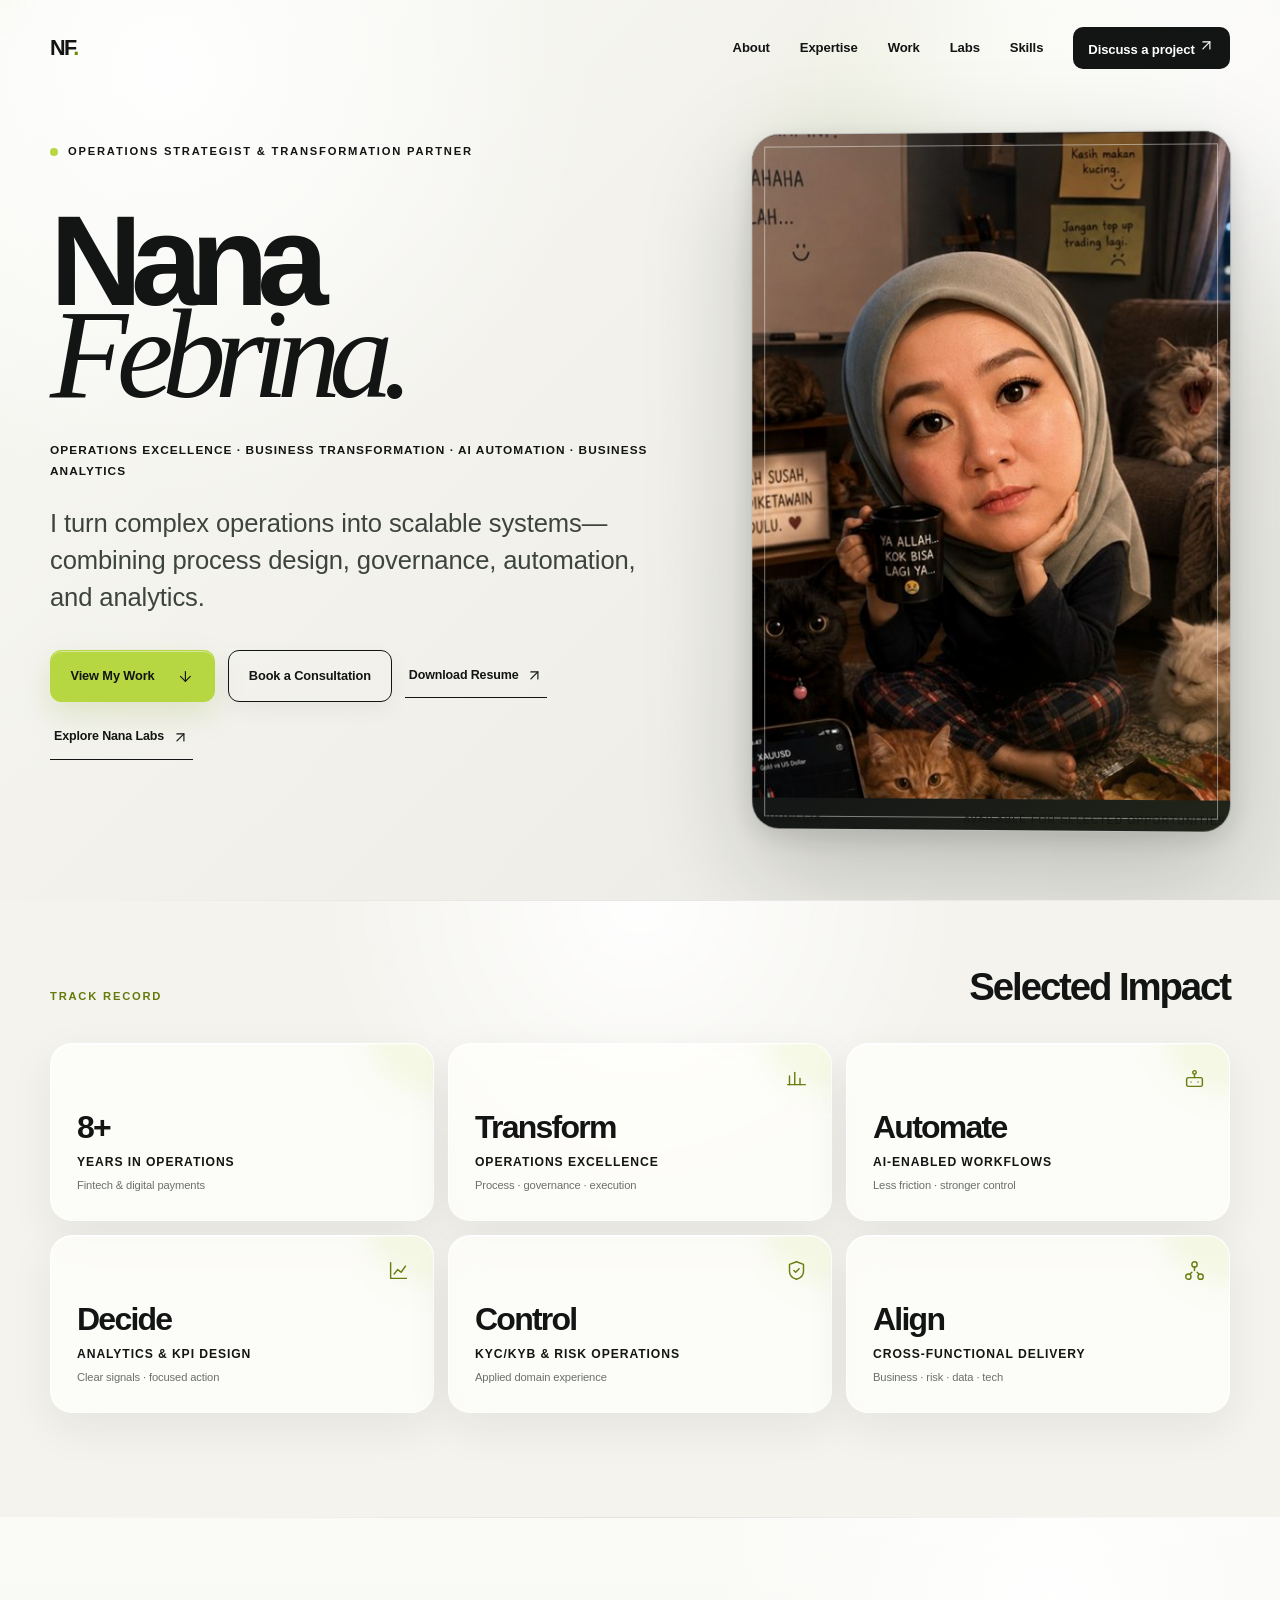
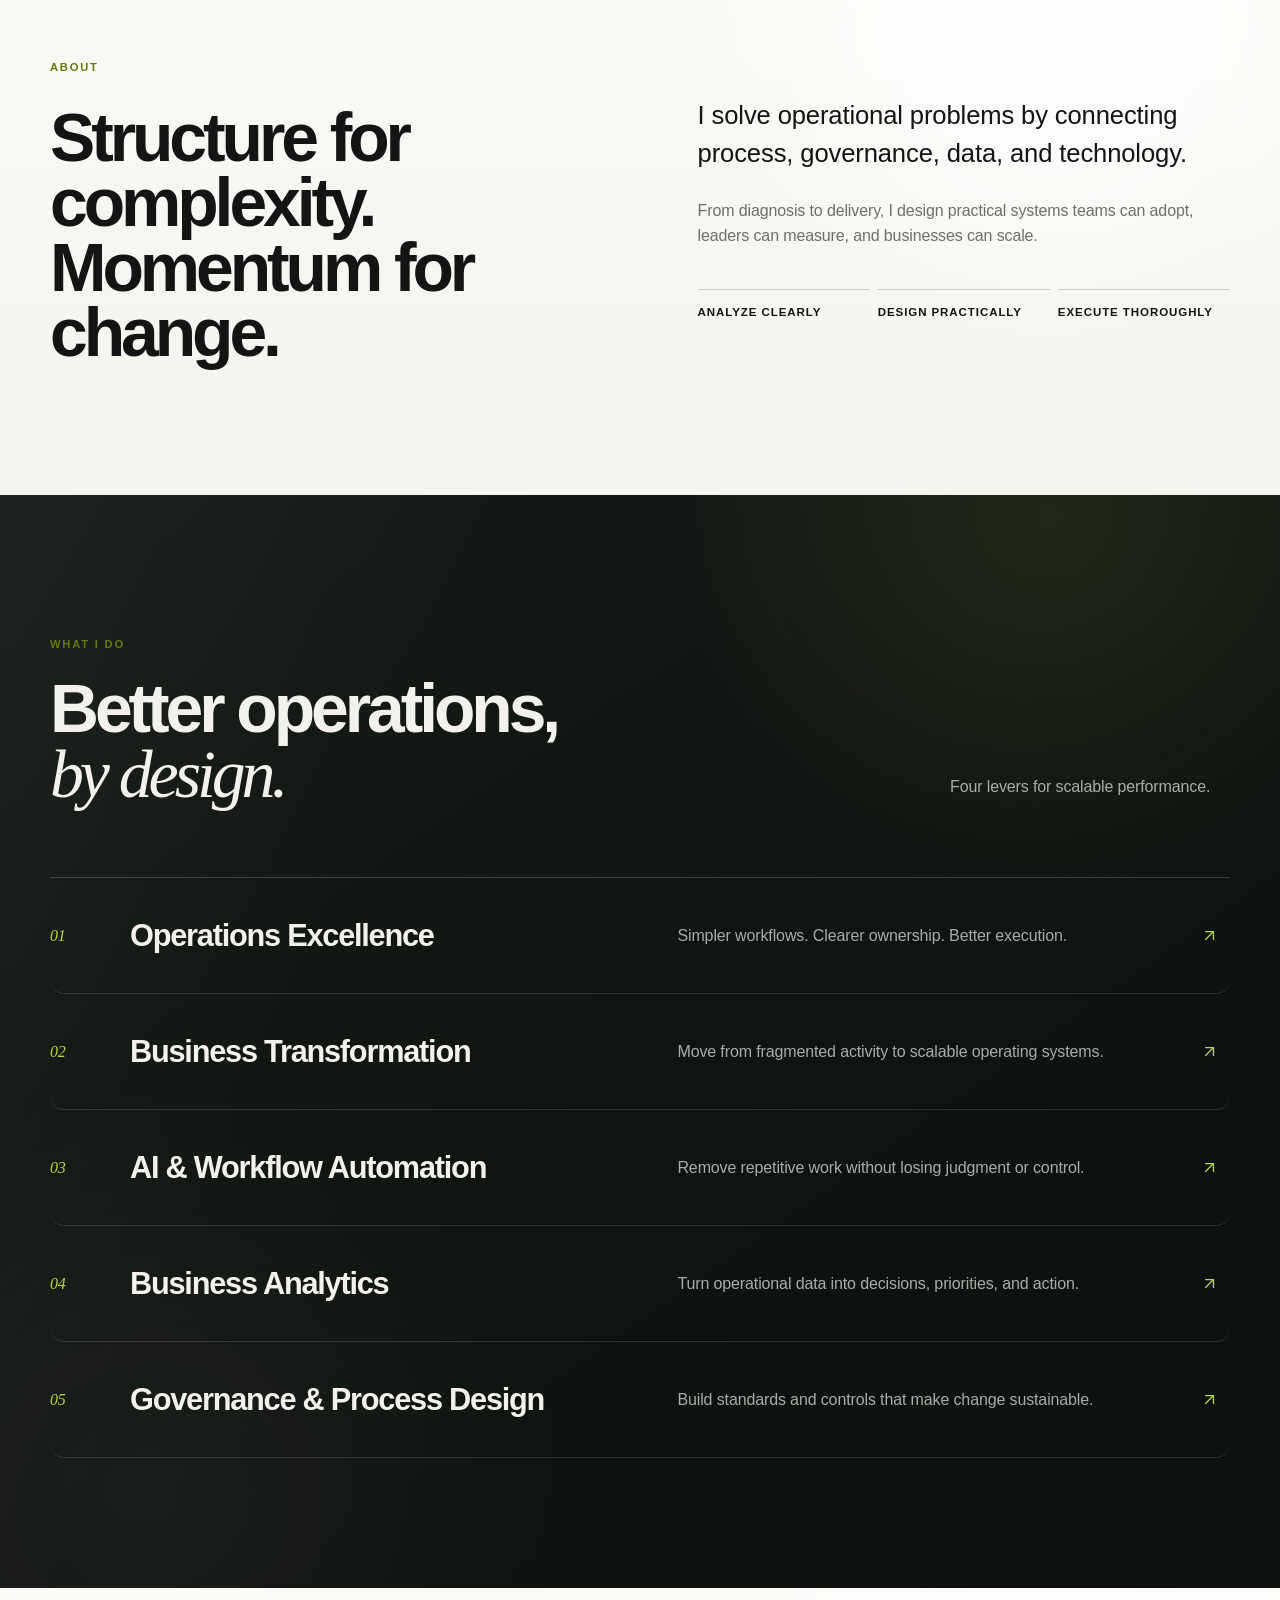
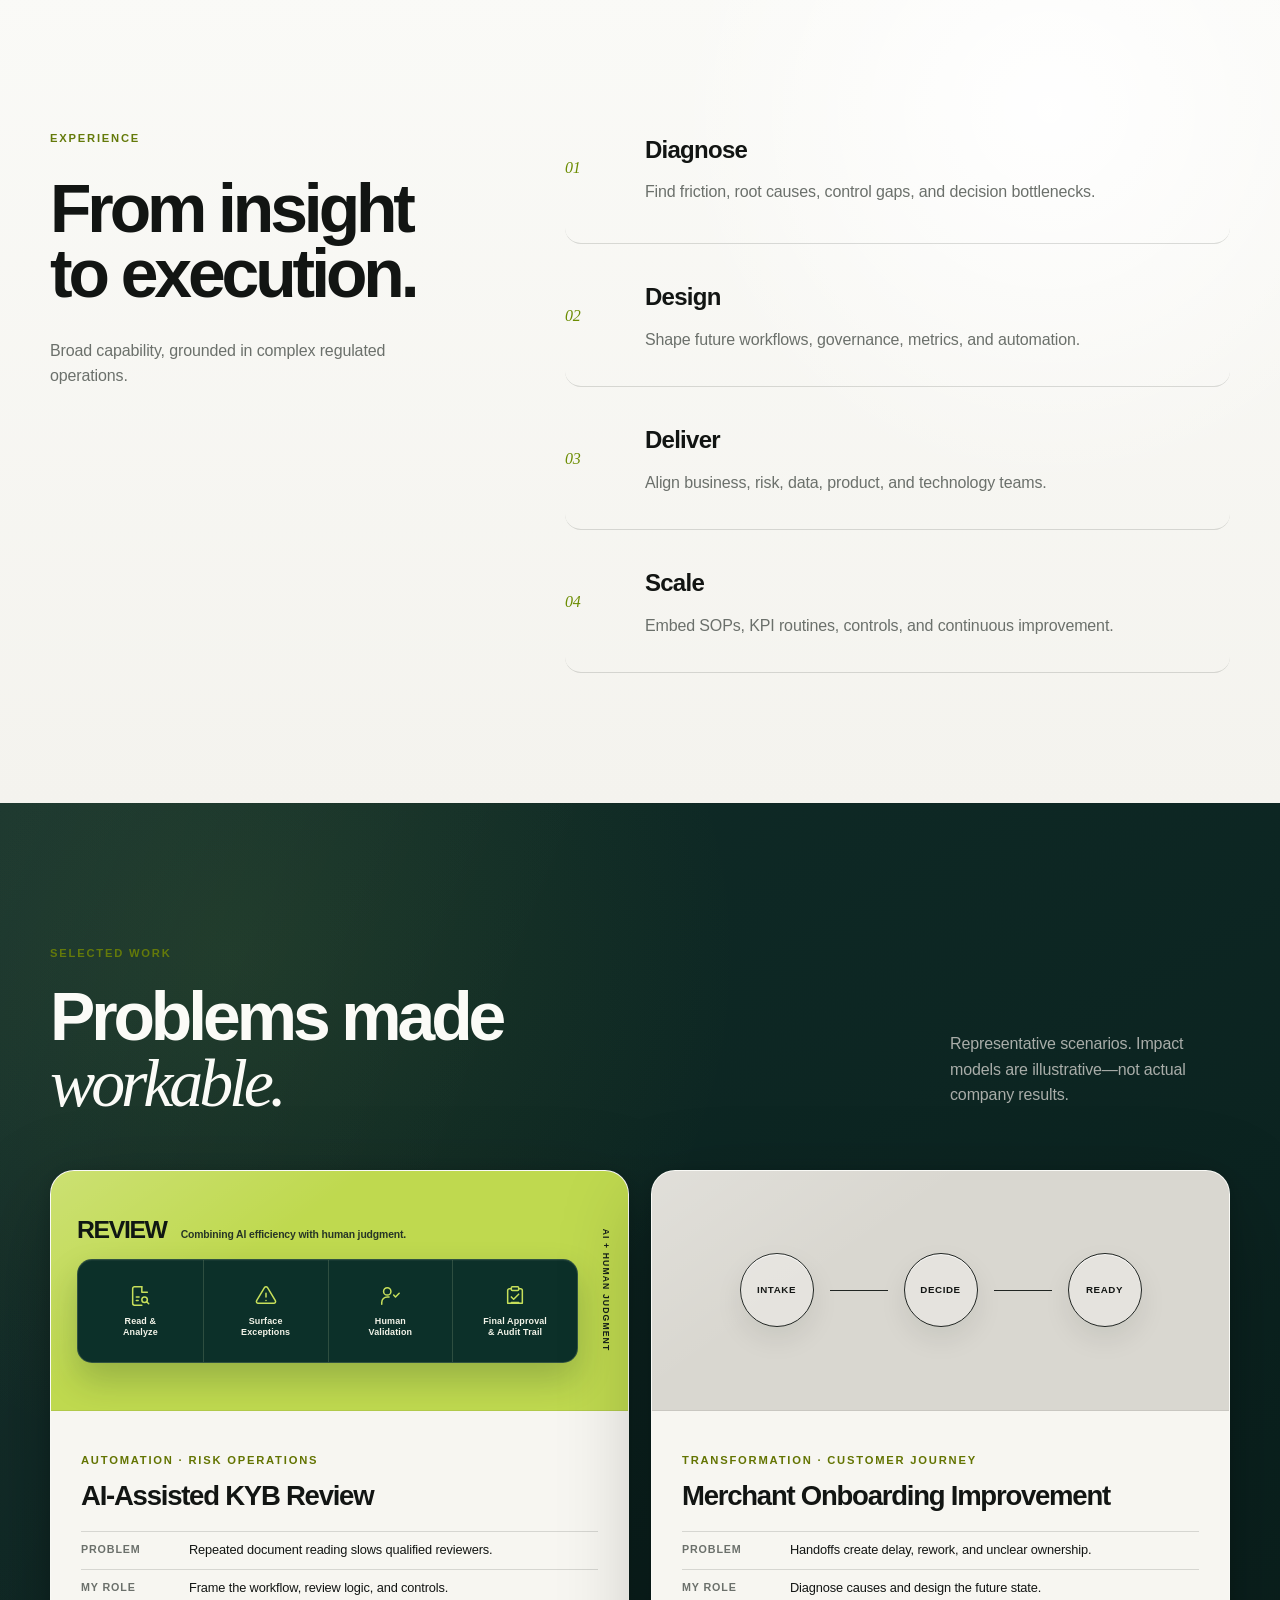
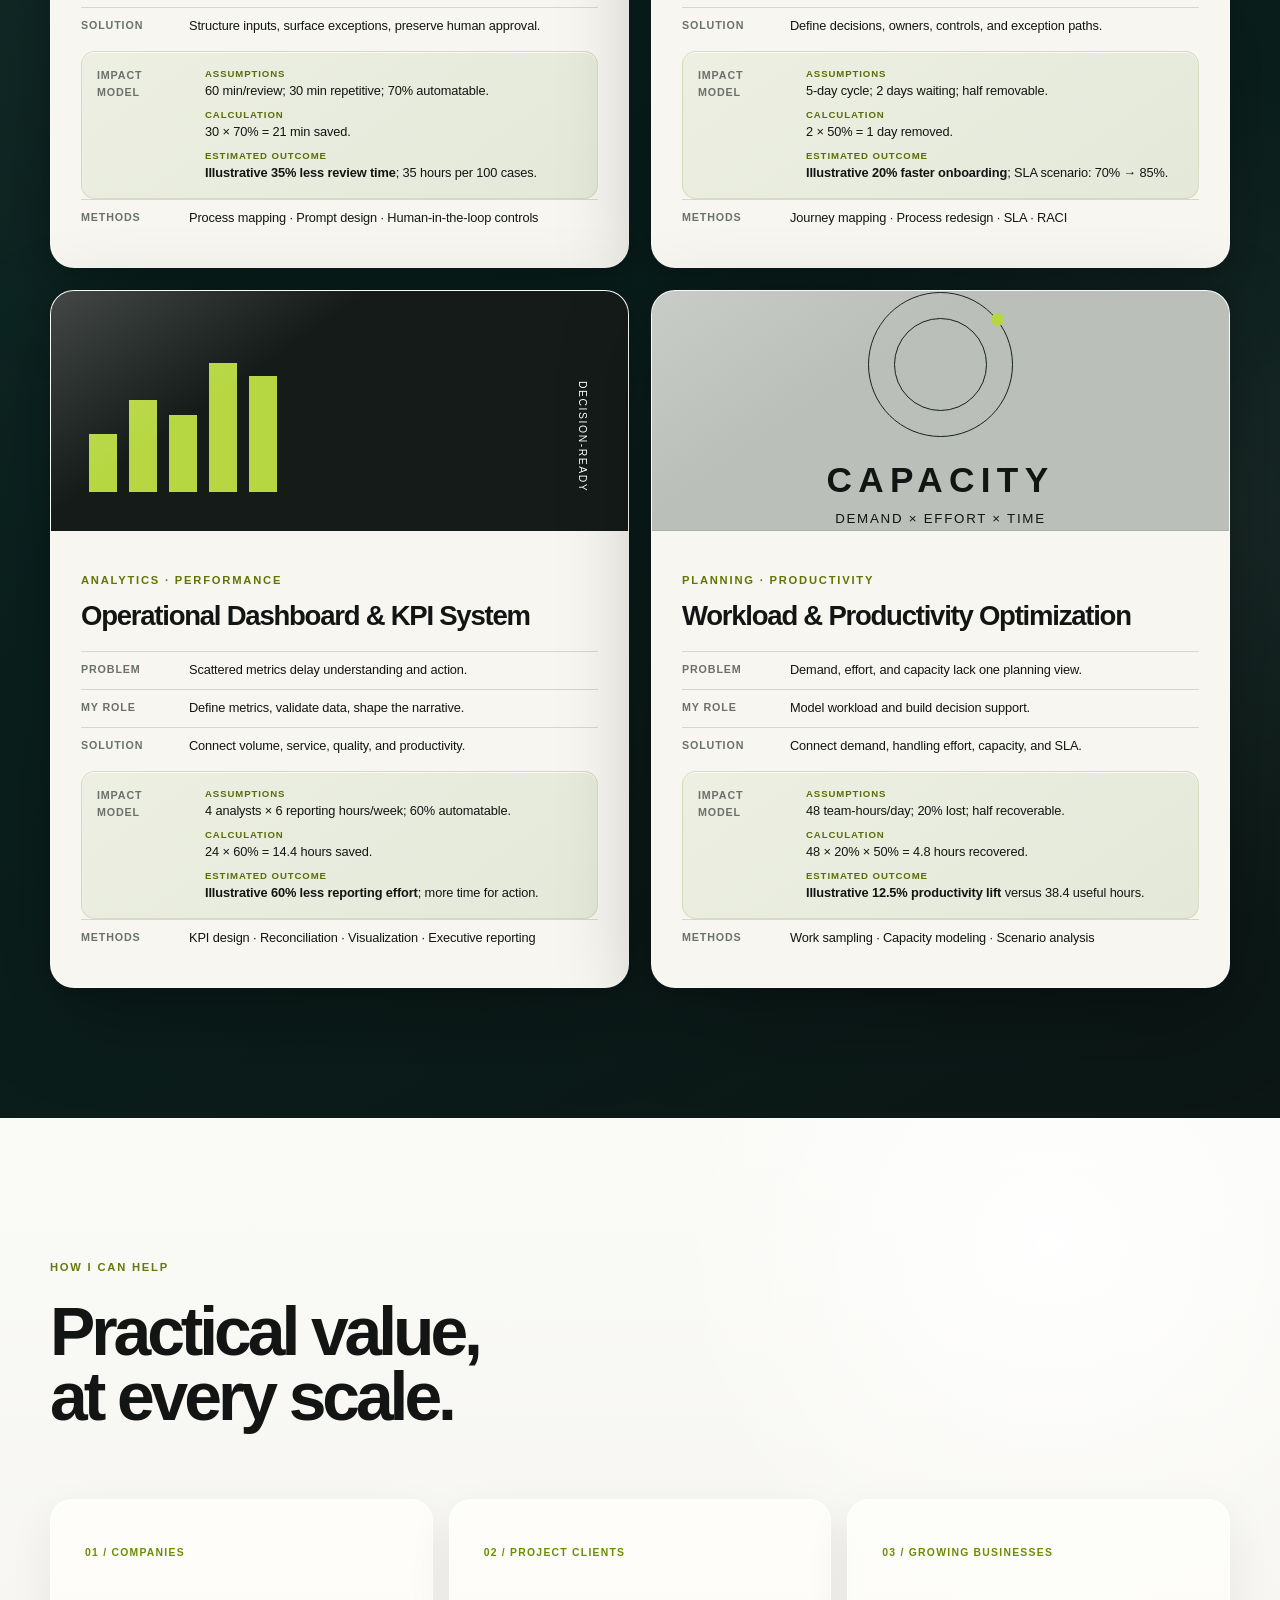
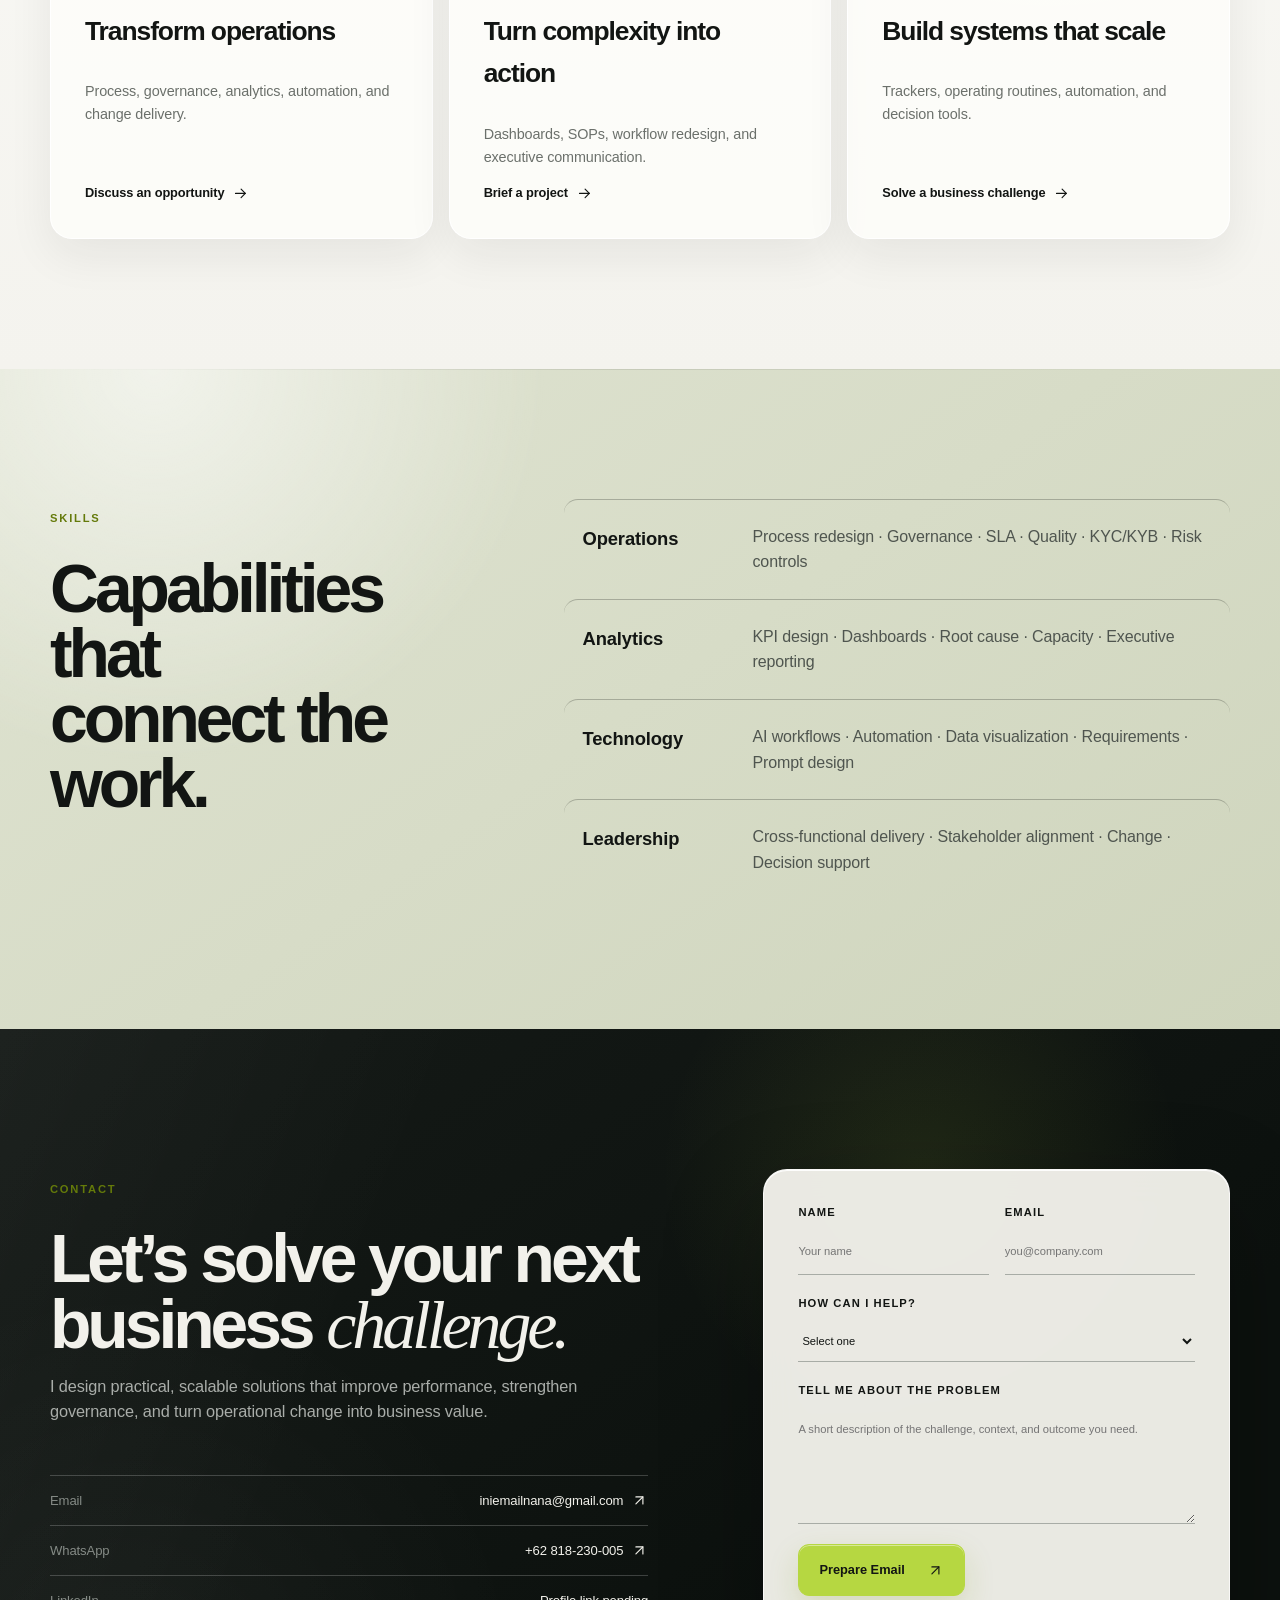
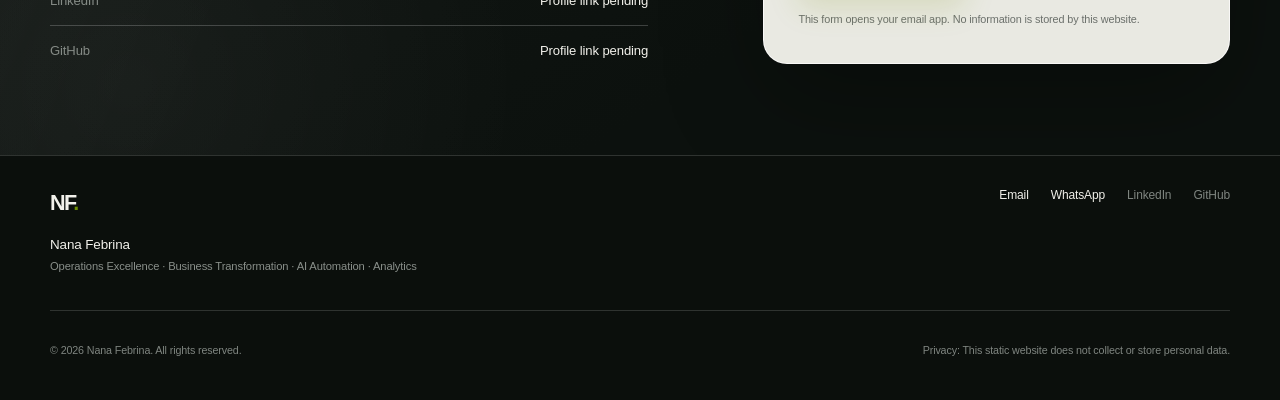
==== commit 15d784cb: "fix: update hero portrait and mobile menu" ====
--- a/index.html
+++ b/index.html
@@ -69,7 +69,7 @@
         </div>
         <figure class="hero-portrait reveal">
           <!-- REPLACE: Use your final optimized professional portrait here. -->
-          <img src="assets/hero-portrait-800.jpg" srcset="assets/hero-portrait-512.jpg 512w, assets/hero-portrait-800.jpg 800w" sizes="(max-width: 700px) calc(100vw - 28px), (max-width: 900px) min(calc(100vw - 40px), 640px), 44vw" alt="Close-up professional portrait of Nana Febrina" width="800" height="1200" fetchpriority="high">
+          <img src="assets/hero-portrait-800.jpg" srcset="assets/hero-portrait-512.jpg 512w, assets/hero-portrait-800.jpg 800w" sizes="(max-width: 700px) calc(100vw - 28px), (max-width: 900px) min(calc(100vw - 40px), 640px), 44vw" alt="Portrait of Nana Febrina in a warm home workspace" width="800" height="1200" fetchpriority="high">
           <figcaption><span>Indonesia</span><span>Available for selected opportunities</span></figcaption>
         </figure>
       </div>
--- a/polish.css
+++ b/polish.css
@@ -655,9 +655,55 @@
 
 @media (max-width: 700px) {
   body { overscroll-behavior-y: auto; -webkit-overflow-scrolling: touch; }
-  .site-header { padding-top: 4px; }
+  .site-header { z-index: 1000; padding-top: 4px; }
+  .site-header .nav-wrap { position: relative; z-index: 2; }
+  .site-header .brand,
+  .menu-toggle { position: relative; z-index: 1002; }
   .site-header.scrolled .nav-wrap { width: calc(100% - 20px); height: 58px; padding: 0 14px; }
-  .site-nav { border-radius: 0; }
+  .site-nav {
+    position: absolute;
+    inset: 68px 10px auto;
+    z-index: 1001;
+    width: auto;
+    height: calc(100dvh - 78px);
+    max-height: calc(100dvh - 78px);
+    padding: 24px 18px;
+    gap: 4px;
+    overflow-y: auto;
+    overscroll-behavior: contain;
+    color: var(--ink);
+    background: rgba(246, 245, 239, .985);
+    border: 1px solid rgba(255,255,255,.92);
+    border-radius: 22px;
+    box-shadow: 0 28px 80px rgba(14, 22, 18, .24);
+    backdrop-filter: blur(24px) saturate(1.15);
+    -webkit-backdrop-filter: blur(24px) saturate(1.15);
+    transform: translateY(-8px) scale(.985);
+    transform-origin: top center;
+    opacity: 0;
+    visibility: hidden;
+    pointer-events: none;
+    transition: opacity .24s ease, transform .3s cubic-bezier(.2,.72,.2,1), visibility 0s linear .3s;
+  }
+  .site-nav.open {
+    transform: translateY(0) scale(1);
+    opacity: 1;
+    visibility: visible;
+    pointer-events: auto;
+    transition-delay: 0s;
+  }
+  .site-nav a {
+    display: flex;
+    width: 100%;
+    min-height: 52px;
+    align-items: center;
+    padding: 8px 12px;
+    border-radius: 12px;
+    line-height: 1.15;
+  }
+  .site-nav a:not(.nav-cta):hover,
+  .site-nav a:not(.nav-cta):focus-visible { background: rgba(18,21,19,.055); }
+  .site-nav .nav-cta { margin-top: 12px; justify-content: space-between; padding-inline: 16px; }
   .hero { padding-top: 112px; }
   .hero-portrait { border-radius: 22px; }
   .impact-strip { padding: 22px 0 72px; }
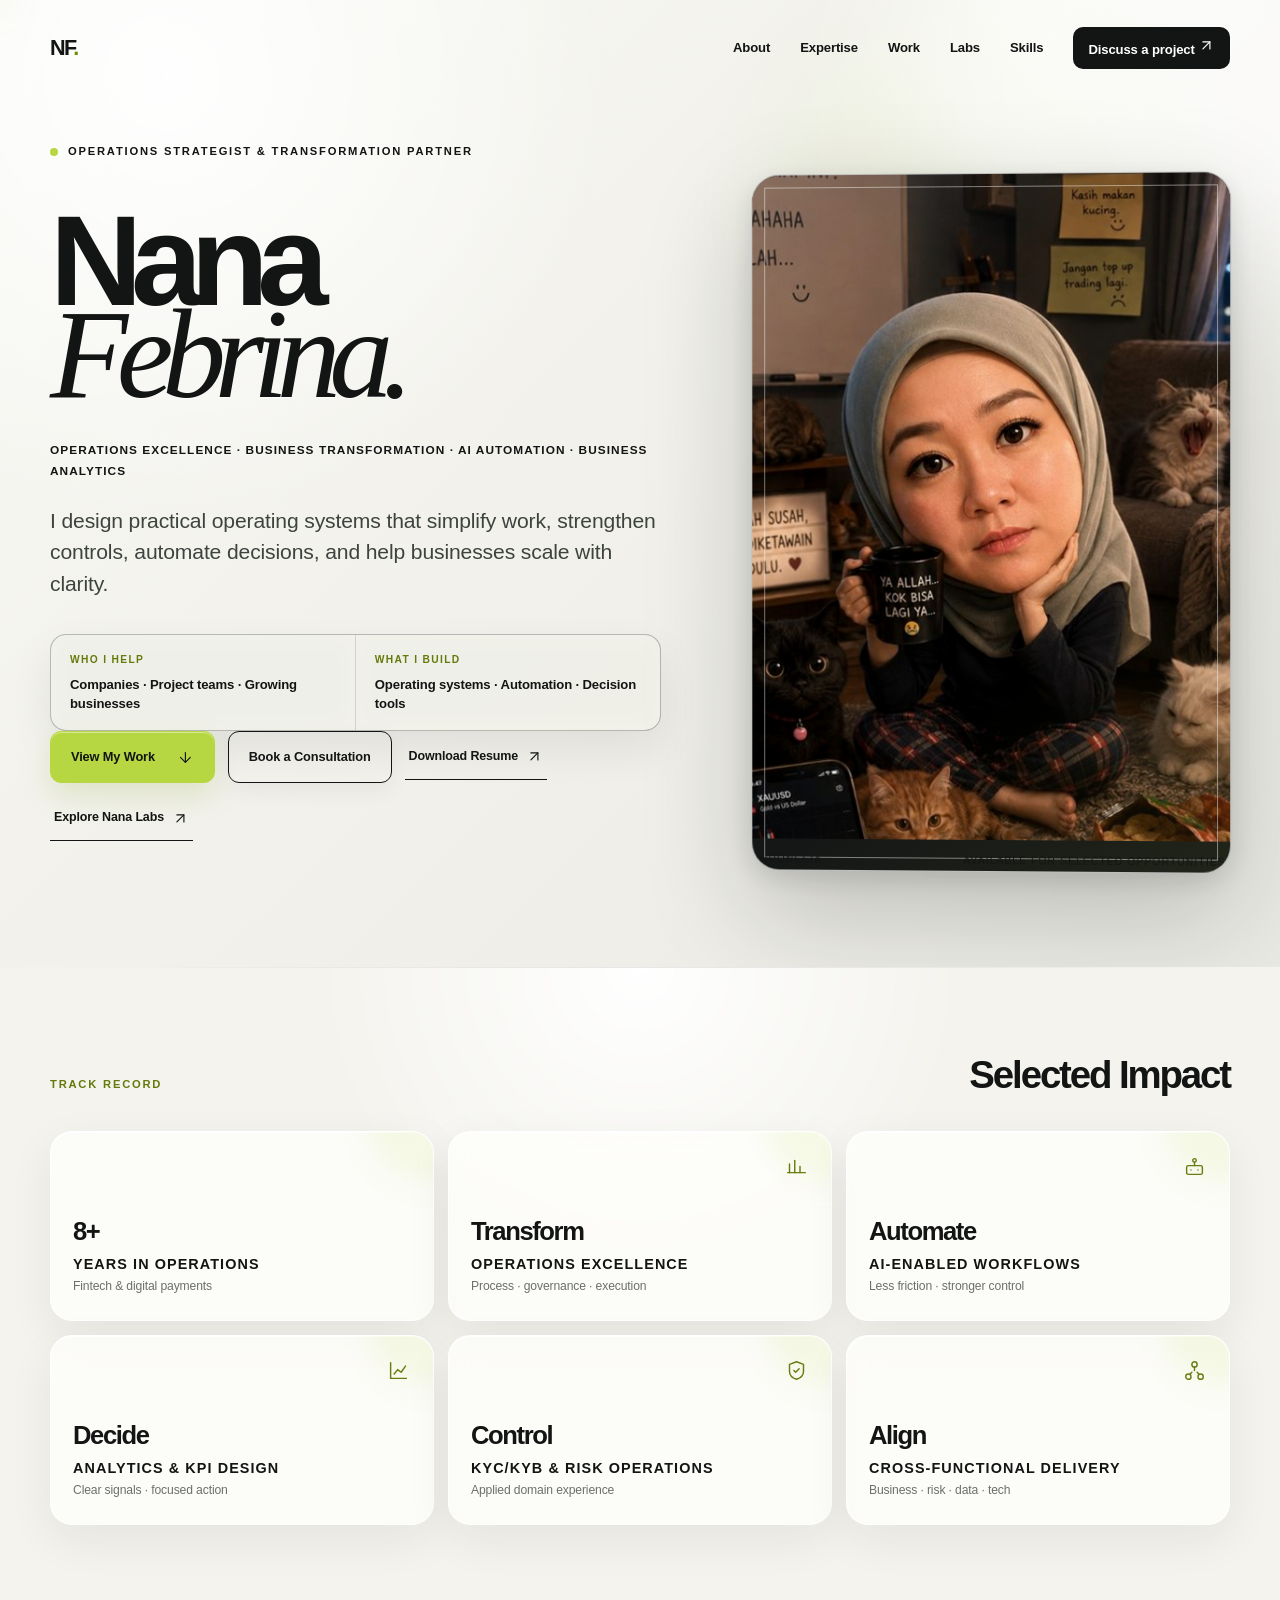
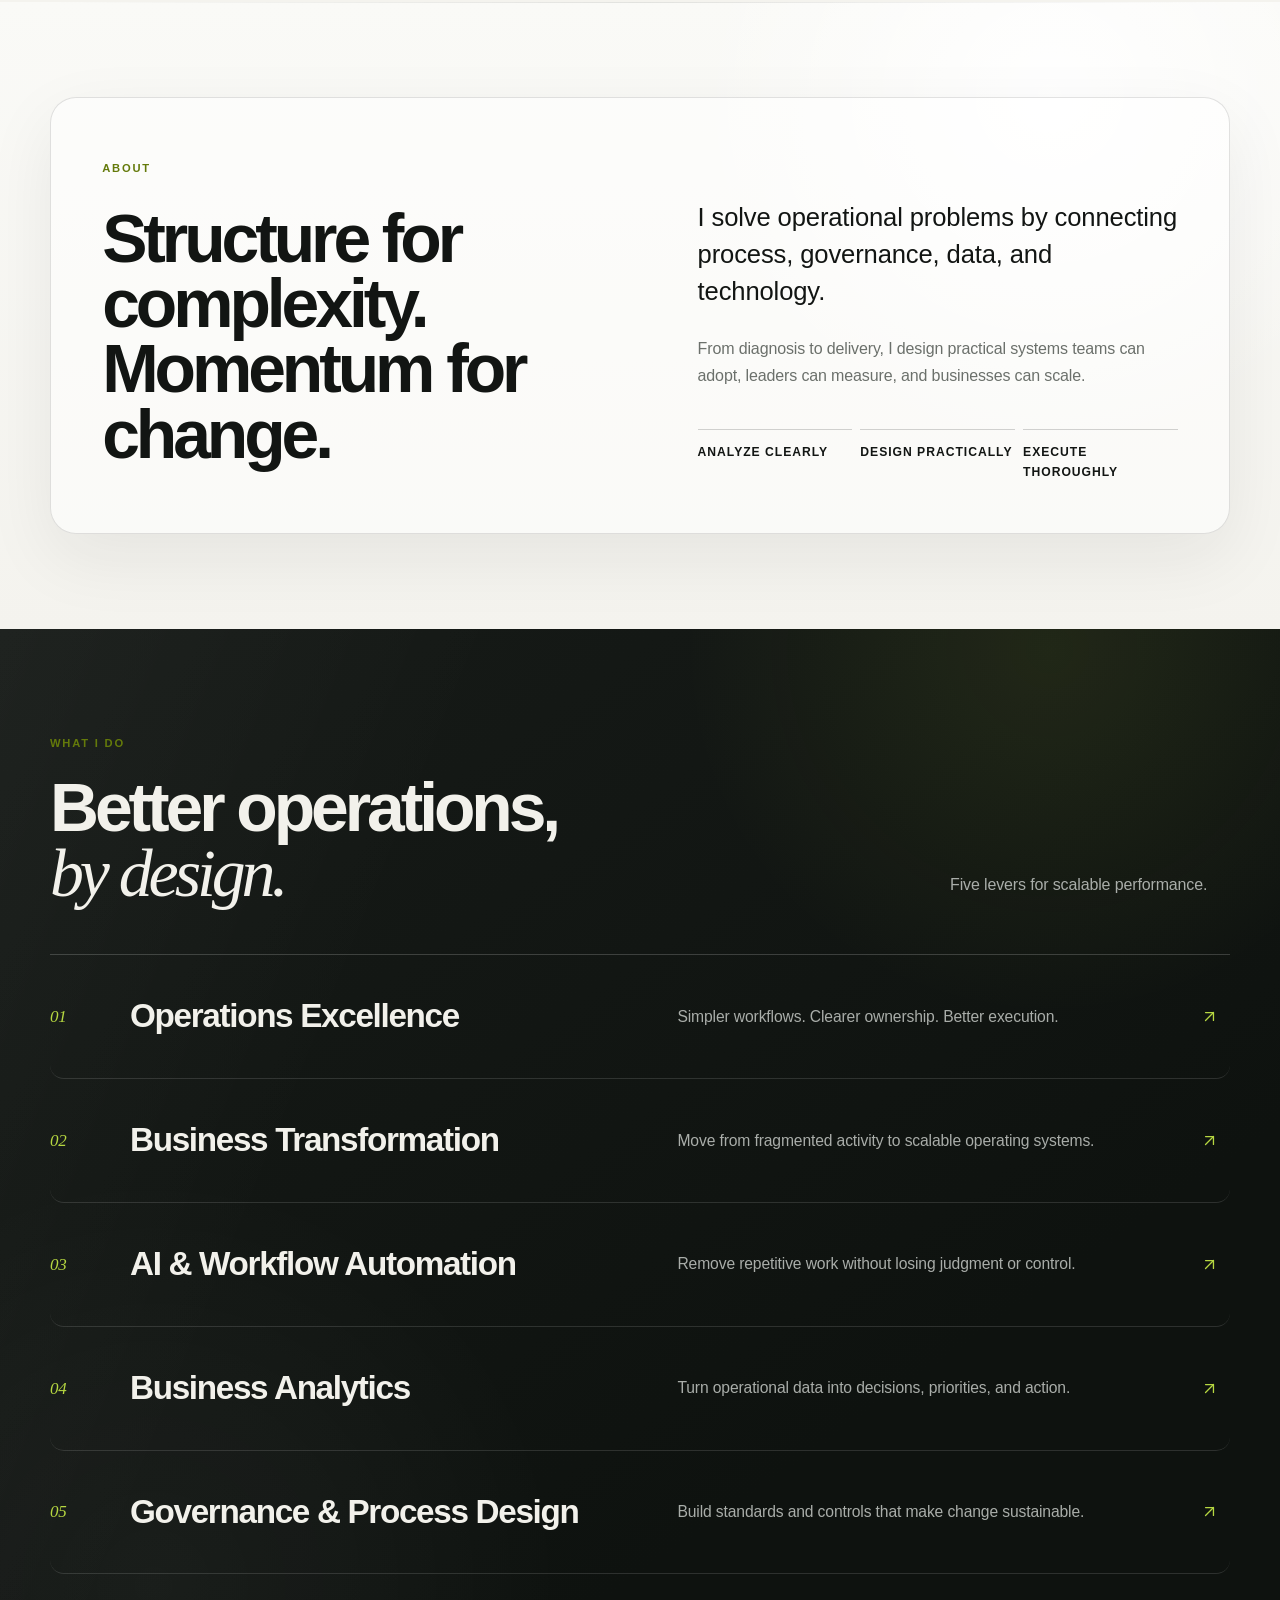
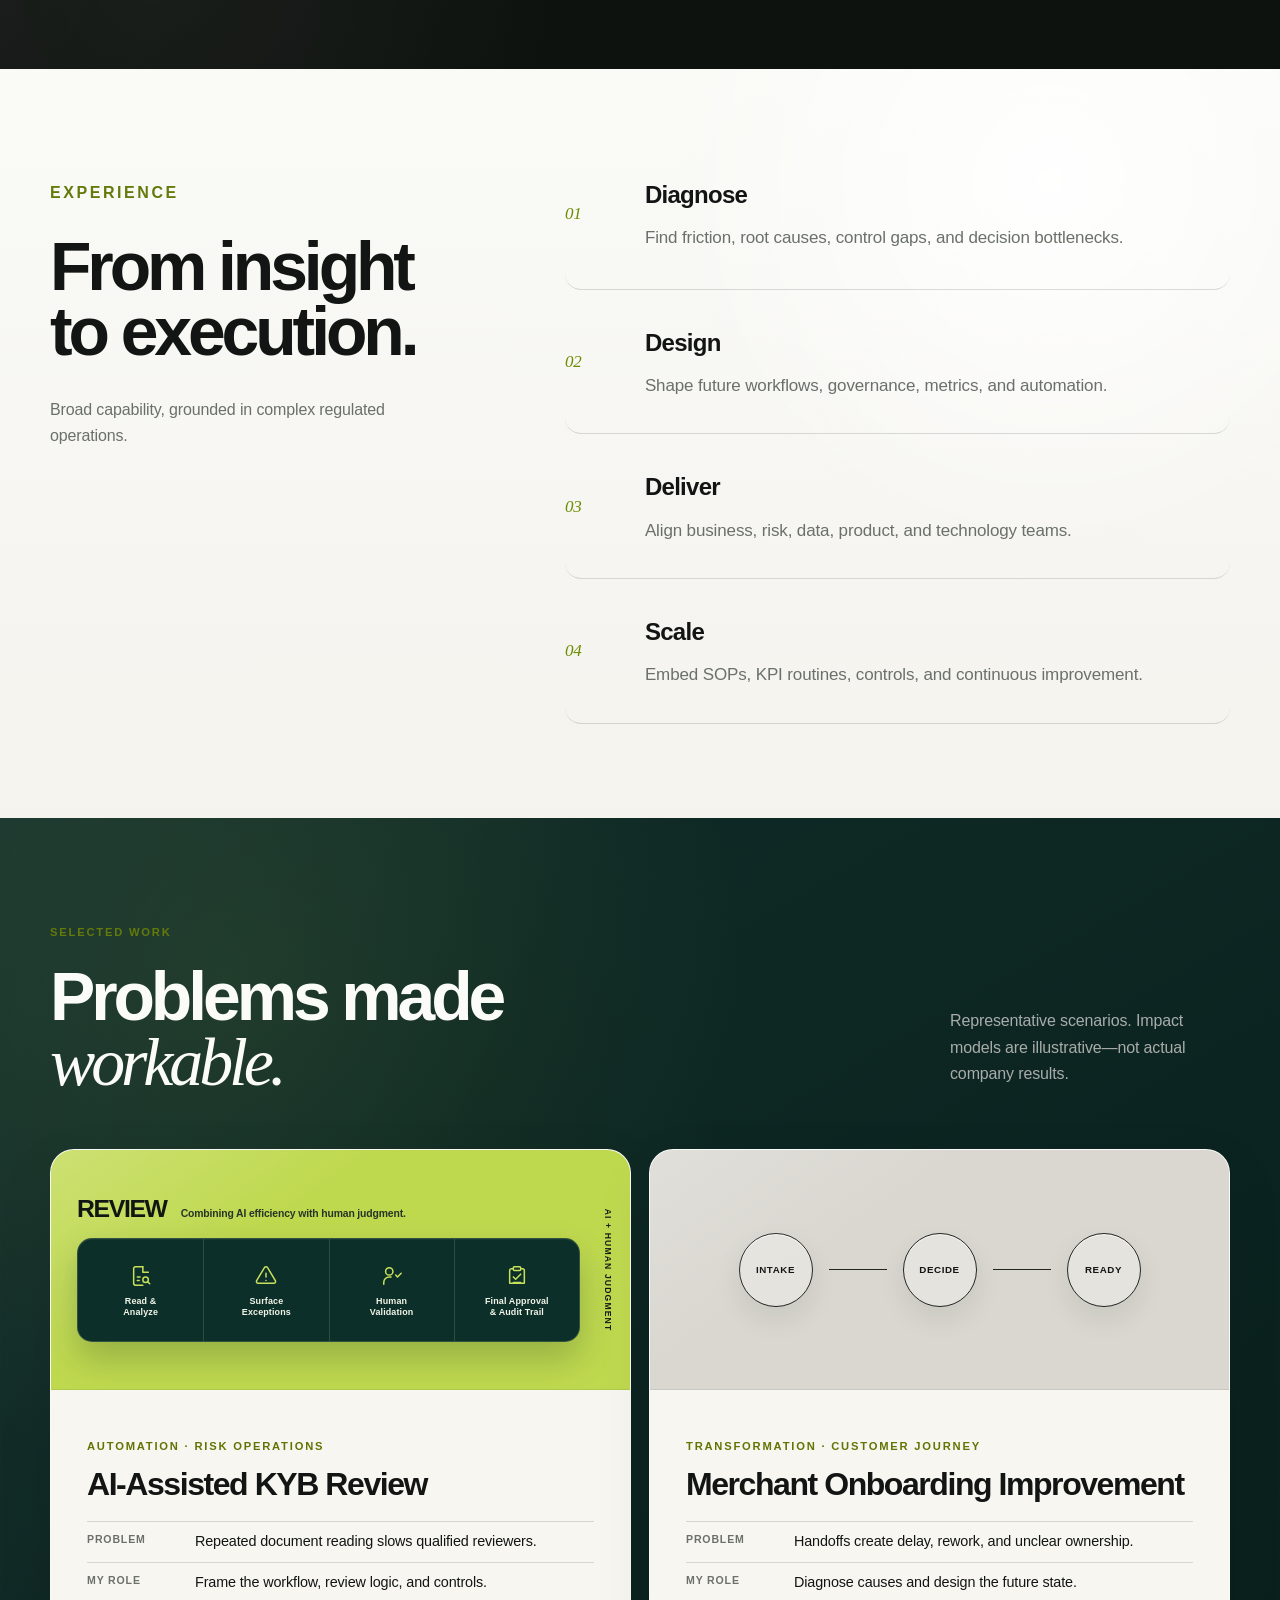
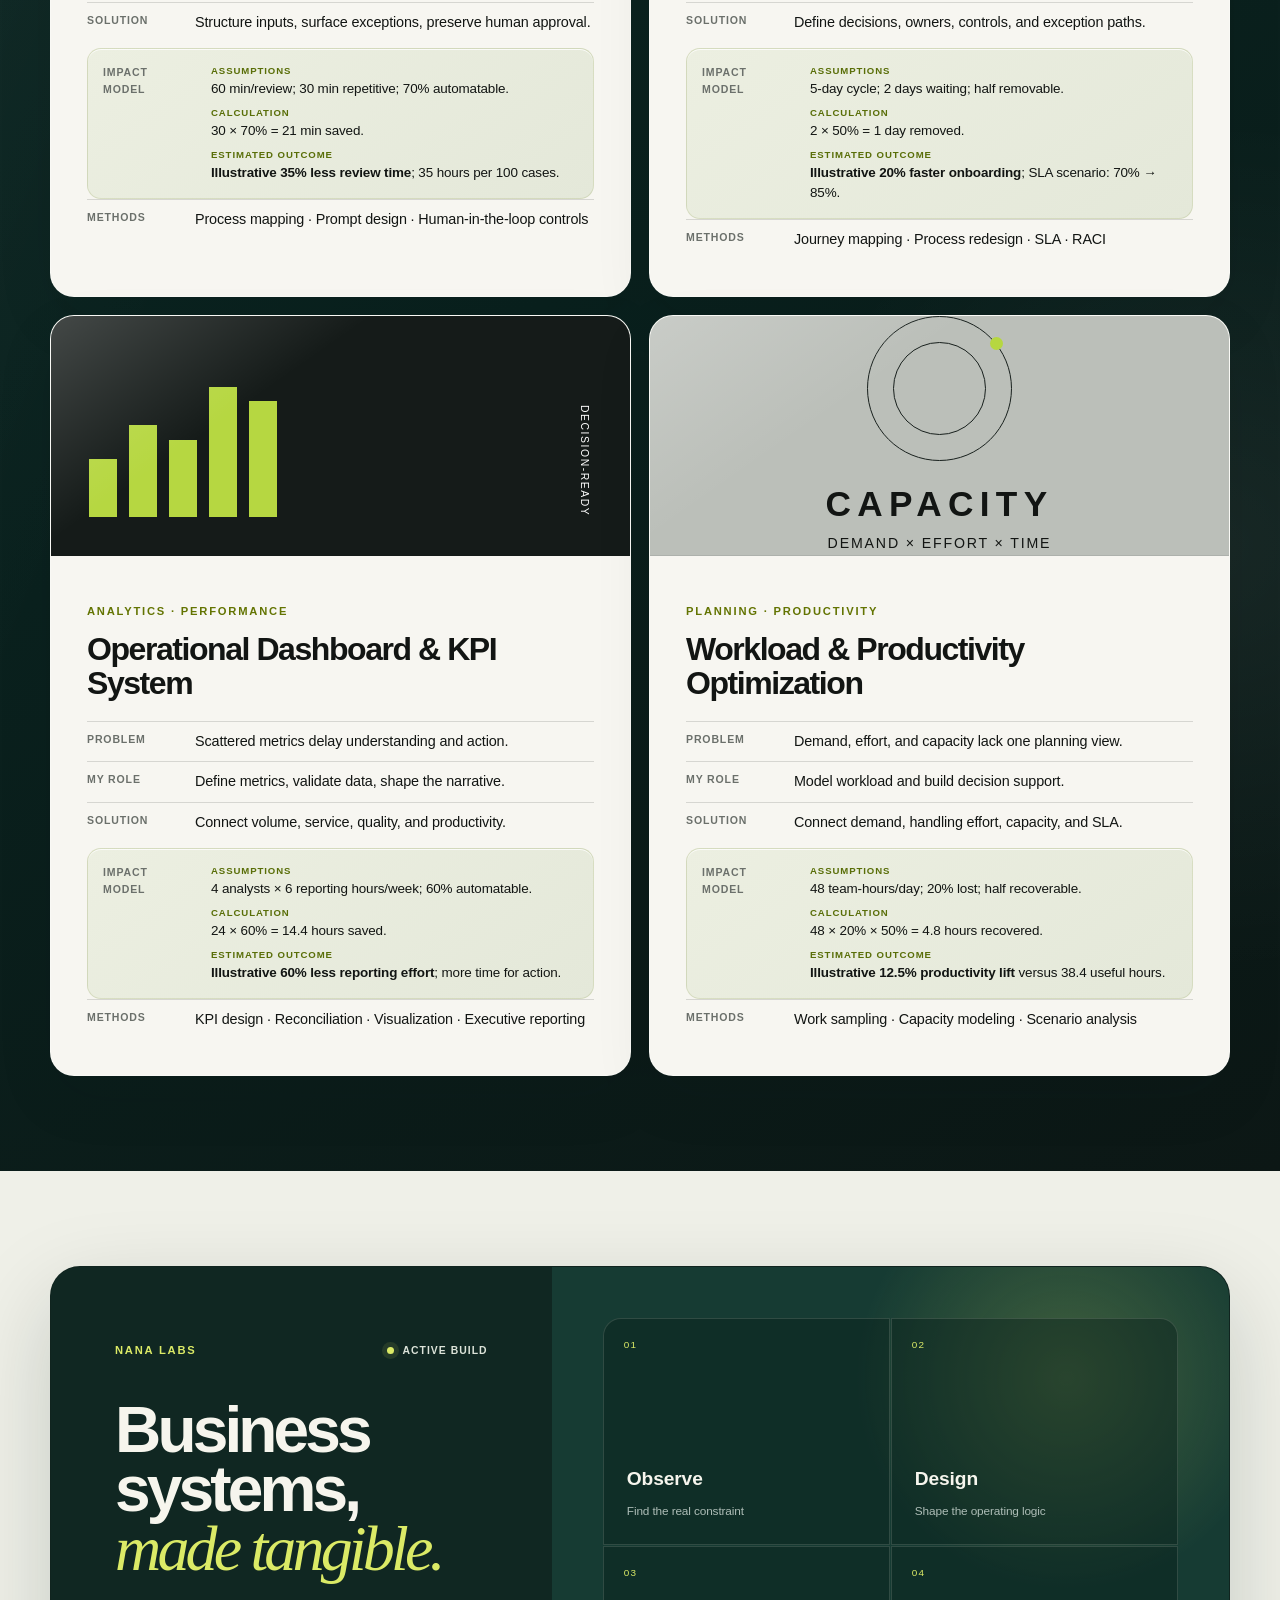
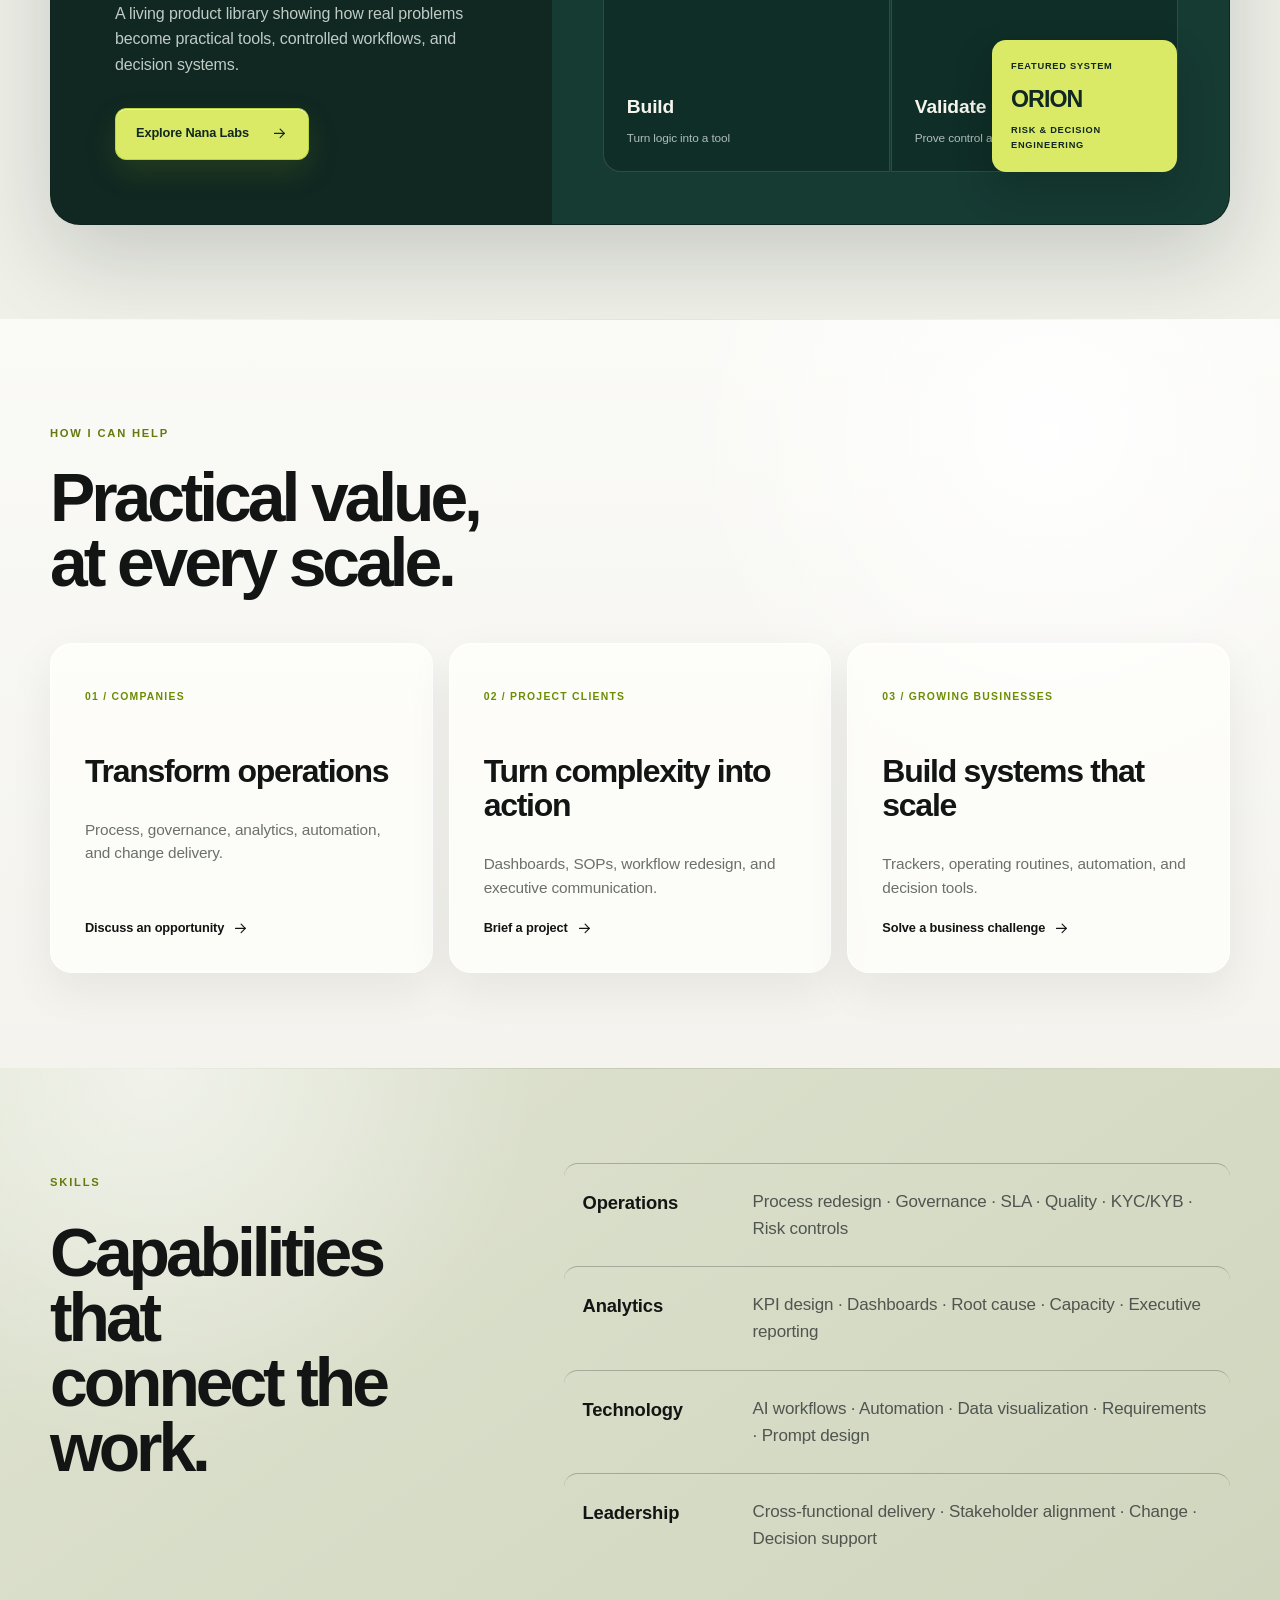
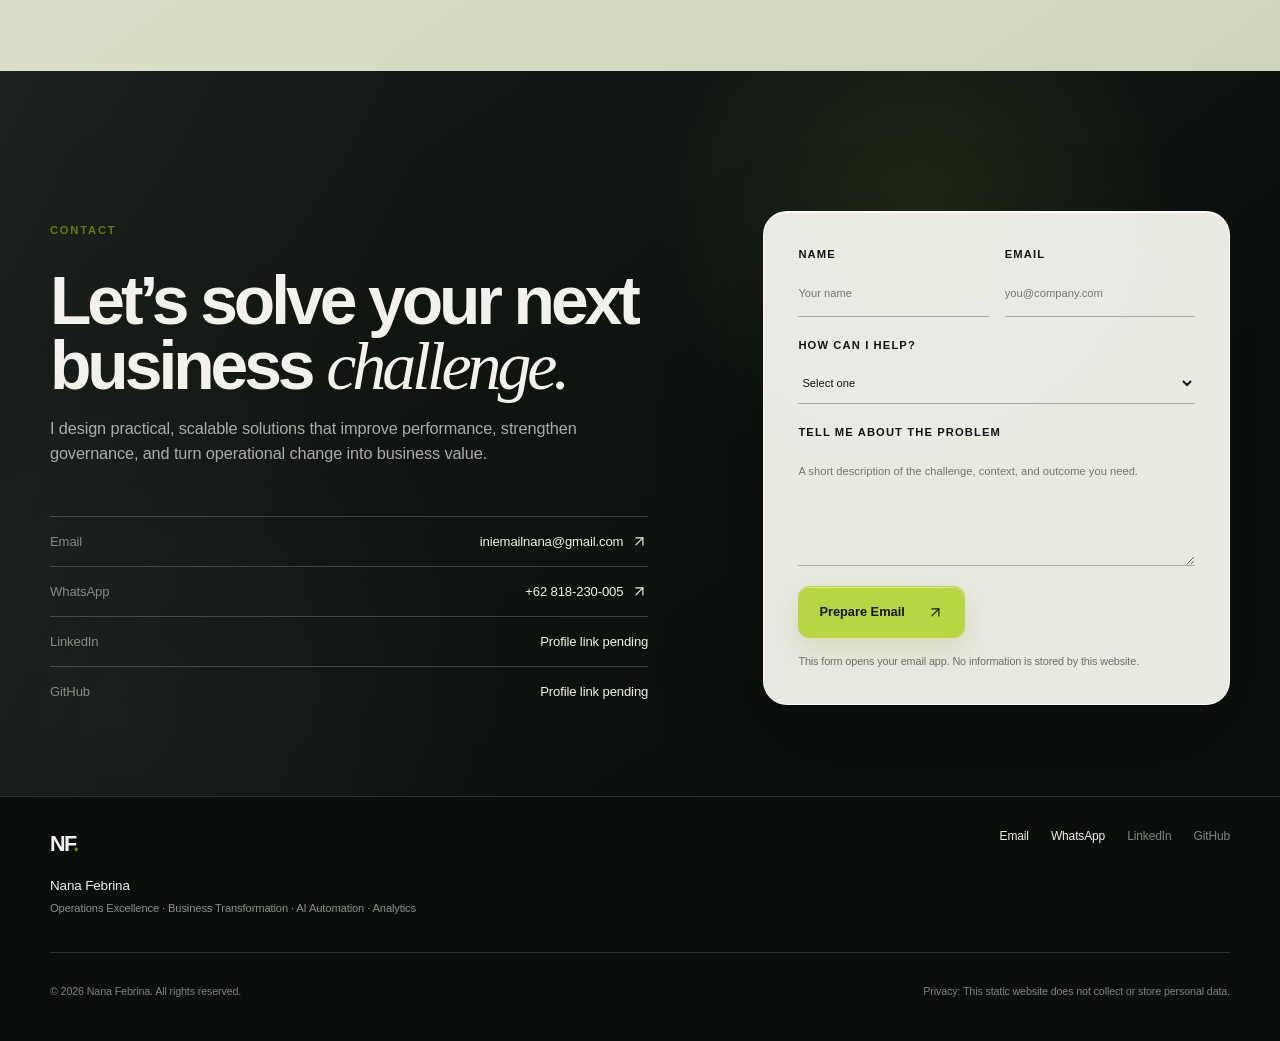
==== commit 89d19167: "feat: strengthen commercial presentation" ====
--- a/index.html
+++ b/index.html
@@ -8,28 +8,29 @@
   <meta name="theme-color" content="#0d2f2b">
   <link rel="canonical" href="https://nanalabs.id/">
   <link rel="icon" href="assets/favicon.svg" type="image/svg+xml">
-  <link rel="preload" as="image" href="assets/hero-portrait-800.jpg" imagesrcset="assets/hero-portrait-512.jpg 512w, assets/hero-portrait-800.jpg 800w" imagesizes="(max-width: 700px) calc(100vw - 28px), (max-width: 900px) min(calc(100vw - 40px), 640px), 44vw" type="image/jpeg">
+  <link rel="preload" as="image" href="assets/nana-hero-portrait-20260802-800.jpg" imagesrcset="assets/nana-hero-portrait-20260802-512.jpg 512w, assets/nana-hero-portrait-20260802-800.jpg 800w" imagesizes="(max-width: 700px) calc(100vw - 28px), (max-width: 900px) min(calc(100vw - 40px), 640px), 44vw" type="image/jpeg">
   <meta property="og:type" content="website">
   <meta property="og:title" content="Nana Febrina — Operations Excellence & Business Transformation">
   <meta property="og:description" content="Operations excellence, business transformation, AI automation, and decision-ready analytics.">
   <meta property="og:url" content="https://nanalabs.id/">
   <meta property="og:site_name" content="Nana Febrina">
-  <meta property="og:image" content="https://nanalabs.id/assets/hero-portrait-800.jpg">
+  <meta property="og:image" content="https://nanalabs.id/assets/nana-hero-portrait-20260802-800.jpg">
   <meta property="og:image:alt" content="Portrait of Nana Febrina">
   <meta name="twitter:card" content="summary_large_image">
   <meta name="twitter:title" content="Nana Febrina — Operations Excellence &amp; Business Transformation">
   <meta name="twitter:description" content="Operations excellence, business transformation, AI automation, and decision-ready analytics.">
-  <meta name="twitter:image" content="https://nanalabs.id/assets/hero-portrait-800.jpg">
+  <meta name="twitter:image" content="https://nanalabs.id/assets/nana-hero-portrait-20260802-800.jpg">
   <meta name="twitter:image:alt" content="Portrait of Nana Febrina">
   <link rel="stylesheet" href="styles.css">
   <link rel="stylesheet" href="polish.css">
+  <link rel="stylesheet" href="enhancements.css">
   <script type="application/ld+json">
   {
     "@context": "https://schema.org",
     "@type": "Person",
     "name": "Nana Febrina",
     "url": "https://nanalabs.id/",
-    "image": "https://nanalabs.id/assets/hero-portrait-800.jpg",
+    "image": "https://nanalabs.id/assets/nana-hero-portrait-20260802-800.jpg",
     "jobTitle": "Operations Excellence, Business Transformation, AI Automation and Business Analytics",
     "email": "mailto:iniemailnana@gmail.com",
     "knowsAbout": ["Operations Excellence", "Business Transformation", "AI Automation", "Business Analytics", "Process Design", "KYC", "KYB", "Risk Operations"]
@@ -58,7 +59,11 @@
           <p class="eyebrow"><span></span> Operations strategist &amp; transformation partner</p>
           <h1>Nana<br><em>Febrina.</em></h1>
           <p class="headline">Operations Excellence · Business Transformation · AI Automation · Business Analytics</p>
-          <p class="hero-statement">I turn complex operations into scalable systems—combining process design, governance, automation, and analytics.</p>
+          <p class="hero-statement">I design practical operating systems that simplify work, strengthen controls, automate decisions, and help businesses scale with clarity.</p>
+          <div class="hero-scope" role="group" aria-label="Who Nana helps and what she builds">
+            <div><span>Who I help</span><strong>Companies · Project teams · Growing businesses</strong></div>
+            <div><span>What I build</span><strong>Operating systems · Automation · Decision tools</strong></div>
+          </div>
           <div class="button-row">
             <a class="button button-primary" href="#work">View My Work <svg class="icon" aria-hidden="true" viewBox="0 0 24 24"><path d="M12 5v14"/><path d="m19 12-7 7-7-7"/></svg></a>
             <a class="button button-secondary" href="#contact">Book a Consultation</a>
@@ -69,7 +74,7 @@
         </div>
         <figure class="hero-portrait reveal">
           <!-- REPLACE: Use your final optimized professional portrait here. -->
-          <img src="assets/hero-portrait-800.jpg" srcset="assets/hero-portrait-512.jpg 512w, assets/hero-portrait-800.jpg 800w" sizes="(max-width: 700px) calc(100vw - 28px), (max-width: 900px) min(calc(100vw - 40px), 640px), 44vw" alt="Portrait of Nana Febrina in a warm home workspace" width="800" height="1200" fetchpriority="high">
+          <img src="assets/nana-hero-portrait-20260802-800.jpg" srcset="assets/nana-hero-portrait-20260802-512.jpg 512w, assets/nana-hero-portrait-20260802-800.jpg 800w" sizes="(max-width: 700px) calc(100vw - 28px), (max-width: 900px) min(calc(100vw - 40px), 640px), 44vw" alt="Portrait of Nana Febrina in a warm home workspace" width="800" height="1200" fetchpriority="high">
           <figcaption><span>Indonesia</span><span>Available for selected opportunities</span></figcaption>
         </figure>
       </div>
@@ -103,7 +108,7 @@
 
     <section class="section section-ink" id="services">
       <div class="container">
-        <div class="section-heading reveal"><div><p class="section-kicker">What I do</p><h2>Better operations,<br><em>by design.</em></h2></div><p>Four levers for scalable performance.</p></div>
+        <div class="section-heading reveal"><div><p class="section-kicker">What I do</p><h2>Better operations,<br><em>by design.</em></h2></div><p>Five levers for scalable performance.</p></div>
         <div class="service-list">
           <article class="service-row reveal"><span class="service-no">01</span><h3>Operations Excellence</h3><p>Simpler workflows. Clearer ownership. Better execution.</p><svg class="arrow icon" aria-hidden="true" viewBox="0 0 24 24"><path d="M7 17 17 7"/><path d="M7 7h10v10"/></svg></article>
           <article class="service-row reveal"><span class="service-no">02</span><h3>Business Transformation</h3><p>Move from fragmented activity to scalable operating systems.</p><svg class="arrow icon" aria-hidden="true" viewBox="0 0 24 24"><path d="M7 17 17 7"/><path d="M7 7h10v10"/></svg></article>
@@ -159,6 +164,26 @@
       </div>
     </section>
 
+    <section class="section home-labs" aria-labelledby="home-labs-title">
+      <div class="container">
+        <article class="home-labs-card reveal">
+          <div class="home-labs-copy">
+            <div class="home-labs-top"><p class="section-kicker">Nana Labs</p><span class="lab-status"><i></i> Active build</span></div>
+            <h2 id="home-labs-title">Business systems,<br><em>made tangible.</em></h2>
+            <p>A living product library showing how real problems become practical tools, controlled workflows, and decision systems.</p>
+            <a class="button button-primary" href="labs.html">Explore Nana Labs <svg class="icon" aria-hidden="true" viewBox="0 0 24 24"><path d="M5 12h14"/><path d="m13 6 6 6-6 6"/></svg></a>
+          </div>
+          <div class="home-labs-visual" role="img" aria-label="Nana Labs development flow from problem to validated business value">
+            <div class="labs-flow-step"><span>01</span><strong>Observe</strong><small>Find the real constraint</small></div>
+            <div class="labs-flow-step"><span>02</span><strong>Design</strong><small>Shape the operating logic</small></div>
+            <div class="labs-flow-step"><span>03</span><strong>Build</strong><small>Turn logic into a tool</small></div>
+            <div class="labs-flow-step"><span>04</span><strong>Validate</strong><small>Prove control and value</small></div>
+            <div class="labs-product-note"><span>Featured system</span><strong>ORION</strong><small>Risk &amp; decision engineering</small></div>
+          </div>
+        </article>
+      </div>
+    </section>
+
     <section class="section section-light" id="help">
       <div class="container"><div class="section-heading reveal"><div><p class="section-kicker">How I can help</p><h2>Practical value,<br>at every scale.</h2></div></div>
         <div class="help-grid">
--- a/enhancements.css
+++ b/enhancements.css
@@ -0,0 +1,10 @@
+/* Focused commercial presentation layer. Loaded last to preserve the approved system. */
+body{font-size:17px}.hero-statement{max-width:690px;font-size:clamp(1.12rem,1.65vw,1.42rem);line-height:1.5}.hero-scope{display:grid;grid-template-columns:repeat(2,minmax(0,1fr));gap:1px;max-width:720px;margin:26px 0 0;overflow:hidden;border:1px solid rgba(18,21,19,.14);border-radius:16px;background:rgba(18,21,19,.14);box-shadow:0 18px 42px rgba(20,27,22,.08)}.hero-scope div{min-width:0;padding:17px 19px;background:rgba(248,247,241,.88);backdrop-filter:blur(12px)}.hero-scope span{display:block;margin-bottom:7px;color:#647a0a;font-size:.64rem;font-weight:750;letter-spacing:.13em;text-transform:uppercase}.hero-scope strong{display:block;font-size:.82rem;line-height:1.45}
+.section{padding-block:clamp(72px,7.4vw,104px)}.impact-strip{padding-block:clamp(60px,6vw,84px)}.section-heading{margin-bottom:clamp(34px,4vw,48px)}.section-heading>p,.sticky-copy>p,.about-copy>p{font-size:1rem;line-height:1.65}.about-grid{padding:clamp(34px,4vw,54px);border:1px solid rgba(18,21,19,.12);border-radius:26px;background:rgba(255,255,255,.5);box-shadow:0 24px 70px rgba(24,31,25,.07)}.about-copy .lead{font-size:clamp(1.28rem,2vw,1.72rem);line-height:1.45}.principles span{font-size:.76rem}.impact-card{min-height:190px;padding:25px 22px}.impact-card strong{font-size:clamp(1.25rem,2vw,1.7rem)}.impact-card>span:not(.impact-icon){font-size:.9rem;line-height:1.35}.impact-card small{font-size:.76rem;line-height:1.4}
+.service-row{padding-block:clamp(23px,3vw,34px)}.service-row h3{font-size:clamp(1.4rem,2.6vw,2.35rem);line-height:1.05}.service-row p{font-size:.98rem;line-height:1.5}.experience-item h3{font-size:clamp(1.35rem,2vw,1.7rem)}.experience-item p{font-size:.96rem;line-height:1.55}.project-grid{gap:18px}.project-card{border-radius:24px;box-shadow:0 22px 60px rgba(18,25,20,.08)}.project-body{padding:clamp(25px,3vw,36px)}.project-body h3{font-size:clamp(1.55rem,2.5vw,2.15rem);line-height:1.08}.project-body dt{font-size:.66rem}.project-body dd{font-size:.9rem;line-height:1.48}.impact-model p{font-size:.84rem;line-height:1.48}.help-card{min-height:330px;padding:clamp(25px,3vw,34px)}.help-card h3{font-size:clamp(1.5rem,2.5vw,2rem);line-height:1.08}.help-card>p:last-of-type{font-size:.96rem;line-height:1.55}.skill-group li{font-size:.94rem;line-height:1.5}
+.home-labs{overflow:hidden;background:#eff0e8}.home-labs-card{display:grid;grid-template-columns:minmax(0,.85fr) minmax(430px,1.15fr);overflow:hidden;border:1px solid rgba(18,21,19,.15);border-radius:30px;background:#102722;color:#f6f5ed;box-shadow:0 32px 90px rgba(12,30,25,.18)}.home-labs-copy{display:flex;align-items:flex-start;flex-direction:column;justify-content:center;padding:clamp(38px,5vw,72px)}.home-labs-top{width:100%;display:flex;align-items:center;justify-content:space-between;gap:20px}.home-labs .section-kicker{color:#dbea66}.lab-status{display:inline-flex;align-items:center;gap:8px;color:#dce3d9;font-size:.65rem;font-weight:700;letter-spacing:.1em;text-transform:uppercase}.lab-status i{width:7px;height:7px;border-radius:50%;background:#dbea66;box-shadow:0 0 0 5px rgba(219,234,102,.1)}.home-labs h2{margin:30px 0 22px;font-size:clamp(2.8rem,5vw,5rem);line-height:.92;letter-spacing:-.06em}.home-labs h2 em{color:#dbea66;font-family:var(--serif);font-weight:400}.home-labs-copy>p{max-width:510px;margin:0 0 30px;color:#c0cbc5;font-size:1rem;line-height:1.6}.home-labs .button-primary{background:#dbea66;color:#102722}.home-labs-visual{position:relative;display:grid;grid-template-columns:repeat(2,minmax(0,1fr));gap:1px;padding:clamp(28px,4vw,52px);background:radial-gradient(circle at 76% 20%,rgba(219,234,102,.22),transparent 31%),#163b33}.labs-flow-step{position:relative;min-height:148px;display:flex;align-items:flex-start;flex-direction:column;justify-content:flex-end;padding:23px;border:1px solid rgba(230,238,221,.15);background:rgba(9,30,25,.42);transition:transform .3s ease,background .3s ease}.labs-flow-step:nth-child(1){border-radius:18px 0 0}.labs-flow-step:nth-child(2){border-radius:0 18px 0 0}.labs-flow-step:nth-child(3){border-radius:0 0 0 18px}.labs-flow-step:nth-child(4){border-radius:0 0 18px}.labs-flow-step:hover{z-index:1;transform:translateY(-3px);background:rgba(219,234,102,.1)}.labs-flow-step span{position:absolute;top:18px;left:20px;color:#dbea66;font-size:.62rem;letter-spacing:.12em}.labs-flow-step strong{font-size:1.2rem}.labs-flow-step small{margin-top:7px;color:#aebdb7;font-size:.74rem}.labs-product-note{position:absolute;right:clamp(40px,5vw,68px);bottom:clamp(40px,5vw,68px);width:185px;padding:18px;border:1px solid rgba(219,234,102,.38);border-radius:14px;background:#dbea66;color:#102722;box-shadow:0 18px 38px rgba(5,20,16,.24);transform:translate(12px,12px)}.labs-product-note span,.labs-product-note small{display:block;font-size:.58rem;font-weight:700;letter-spacing:.08em;text-transform:uppercase}.labs-product-note strong{display:block;margin:7px 0 5px;font-size:1.45rem;letter-spacing:-.04em}
+/* Labs and ORION: visual-first sections with denser editorial rhythm. */
+.labs-hero{min-height:78svh}.labs-hero-copy>p:last-child,.labs-section-head>p,.story-head>p{font-size:1rem;line-height:1.6}.labs-library{padding:88px 0 104px}.labs-focus,.labs-roadmap{padding:88px 0}.labs-section-head{margin-bottom:46px}.lab-card-copy>p{font-size:1rem;line-height:1.6}.focus-column p,.focus-item span,.roadmap-item span,.roadmap-future p{font-size:.83rem;line-height:1.5}.story-section{padding:86px 0}.story-head{margin-bottom:44px}.story-card{min-height:170px}.story-card h3{font-size:1.08rem}.story-card p{font-size:.86rem;line-height:1.5}.workflow-step strong{font-size:.9rem}.principle-card{min-height:150px}.principle-card h3{font-size:1.04rem}.principle-card p{font-size:.84rem;line-height:1.5}.status-column li,.direction-card li,.lesson-card p{font-size:.88rem;line-height:1.55}.orion-closing{padding:92px 0}.continue-section{padding:86px 0}
+@media(max-width:900px){.home-labs-card{grid-template-columns:1fr}.home-labs-visual{min-height:440px}.labs-hero{min-height:auto}}
+@media(max-width:700px){body{font-size:16px}.section{padding-block:64px}.impact-strip{padding-block:54px}.hero-copy,.labs-hero-copy,.orion-hero-copy{min-width:0;max-width:100%}.eyebrow,.headline,.labs-hero-copy>p,.orion-hero-copy>p{max-width:100%;overflow-wrap:anywhere}.button-row{display:grid;grid-template-columns:1fr;width:100%}.button-row .button,.button-row .text-link{width:100%;min-width:0}.hero-scope{grid-template-columns:1fr;margin-top:21px}.hero-scope div{padding:14px 16px}.hero-scope strong{font-size:.77rem}.about-grid{padding:26px 20px;border-radius:20px}.impact-card{min-height:165px}.service-row p{font-size:.92rem}.project-grid{gap:14px}.project-body dd{font-size:.87rem}.help-card{min-height:280px}.home-labs-card{border-radius:22px}.home-labs-copy{padding:30px 22px 34px}.home-labs-top{align-items:flex-start;flex-direction:column;gap:14px}.home-labs h2{margin-top:26px}.home-labs-visual{min-height:460px;grid-template-columns:1fr 1fr;padding:18px}.labs-flow-step{min-height:138px;padding:17px}.labs-flow-step strong{font-size:1rem}.labs-flow-step small{font-size:.68rem}.labs-product-note{right:28px;bottom:28px;width:170px}.labs-library,.labs-focus,.labs-roadmap,.story-section{padding:66px 0}.labs-section-head{margin-bottom:34px}.story-head{margin-bottom:30px}.story-card{min-height:150px}.orion-closing,.continue-section{padding:68px 0}}
+@media(prefers-reduced-motion:reduce){.labs-flow-step{transition:none}}
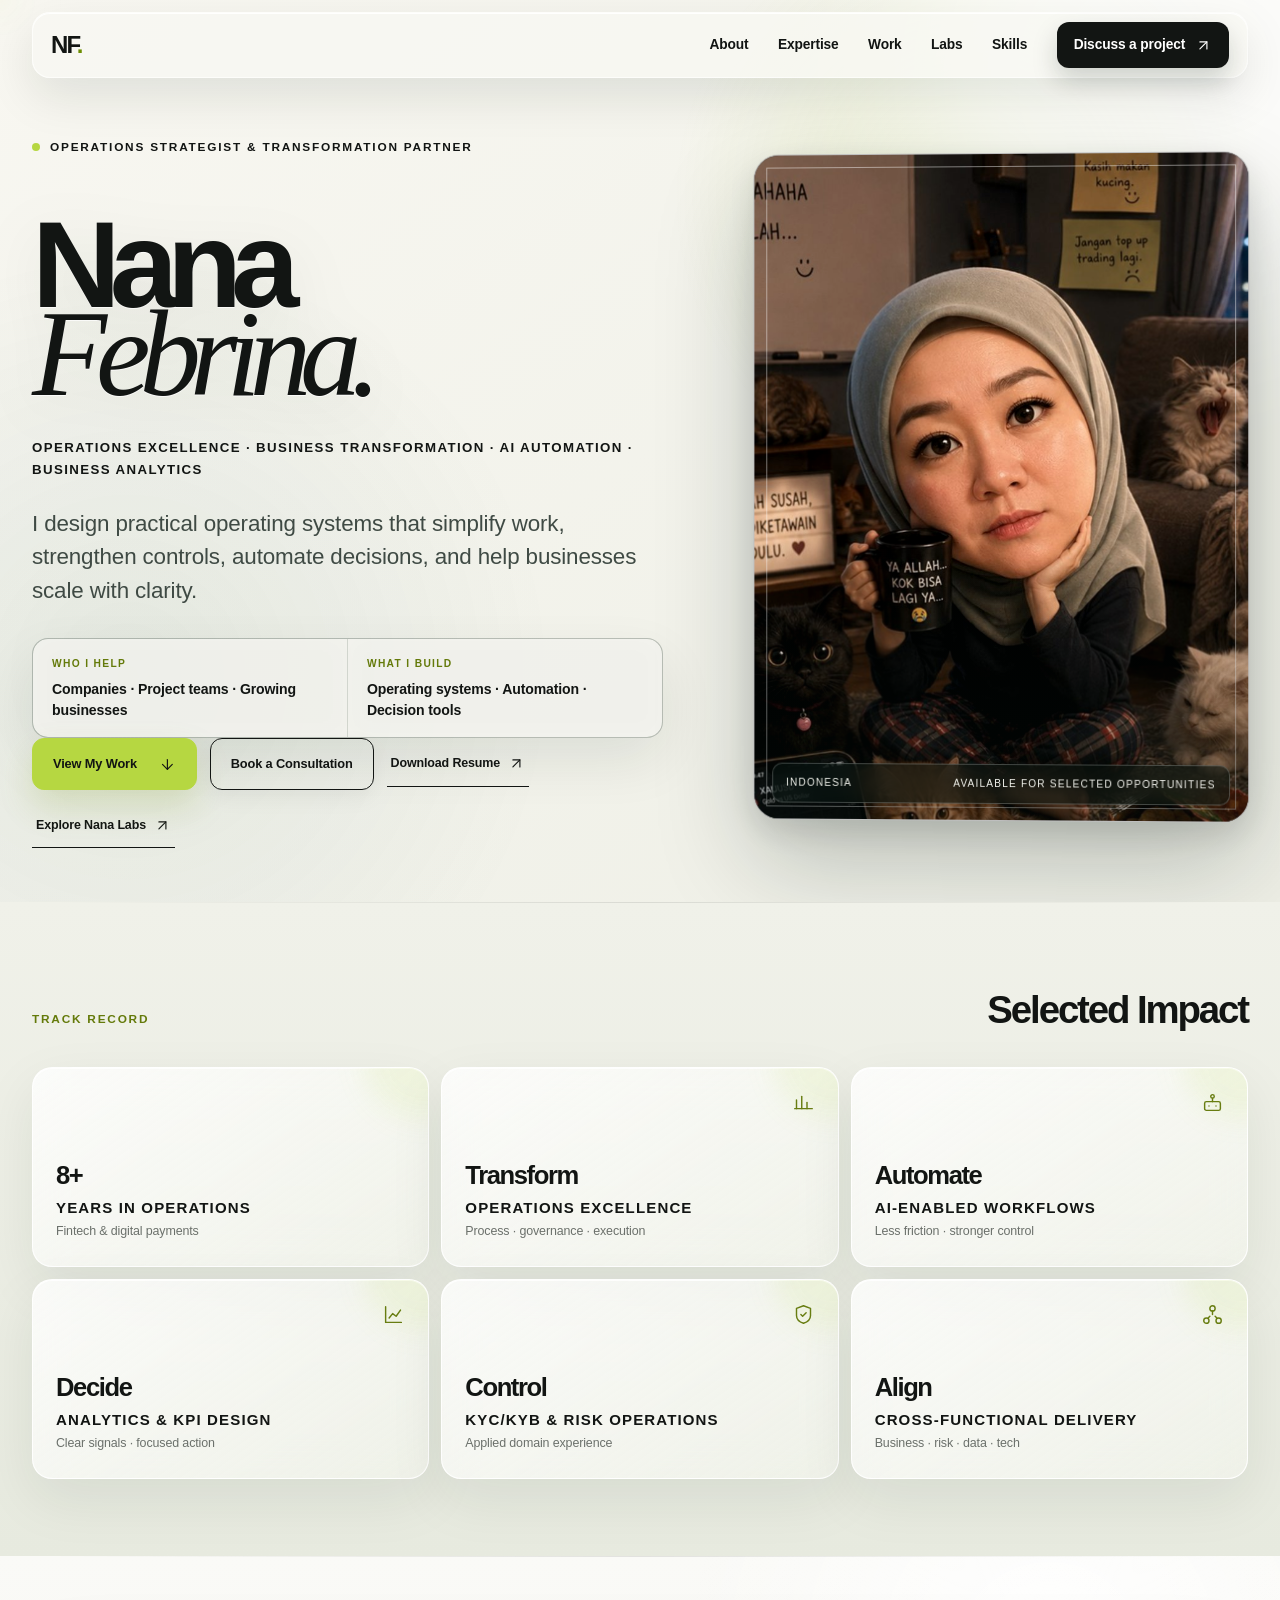
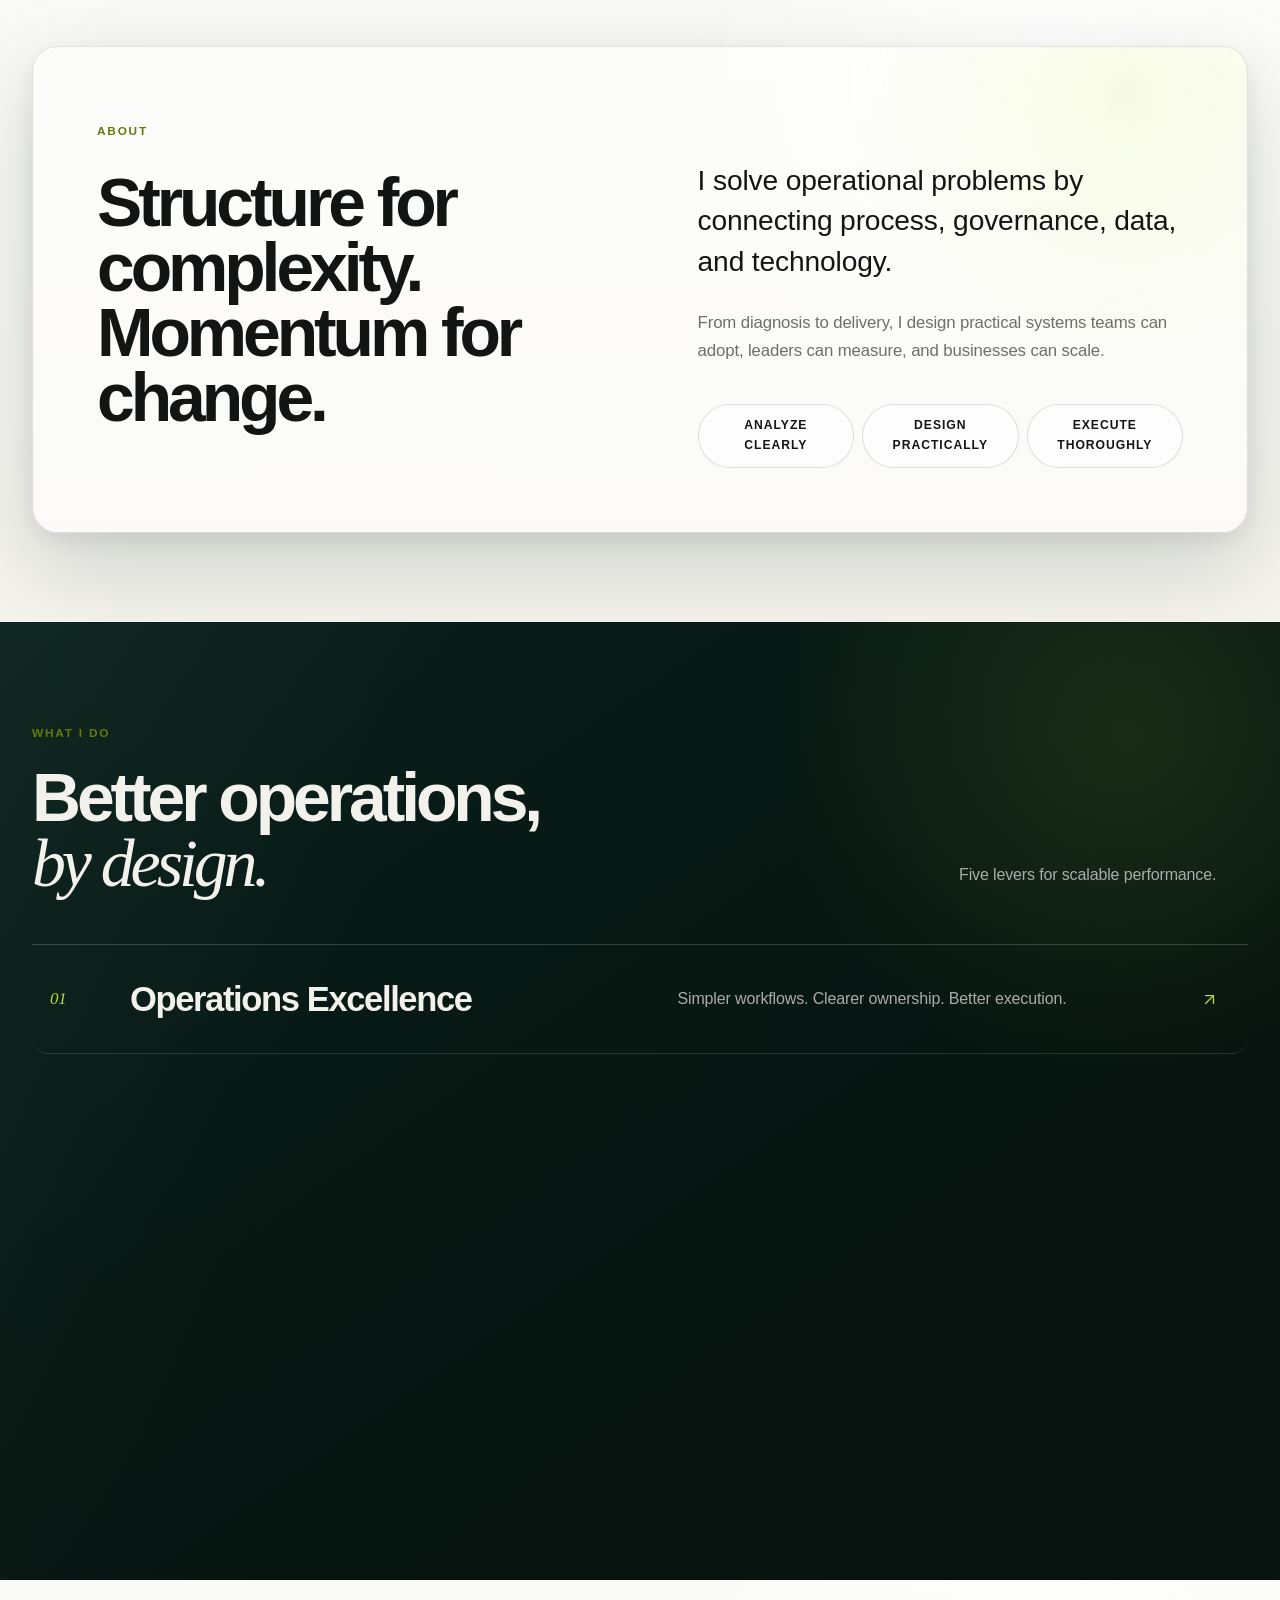
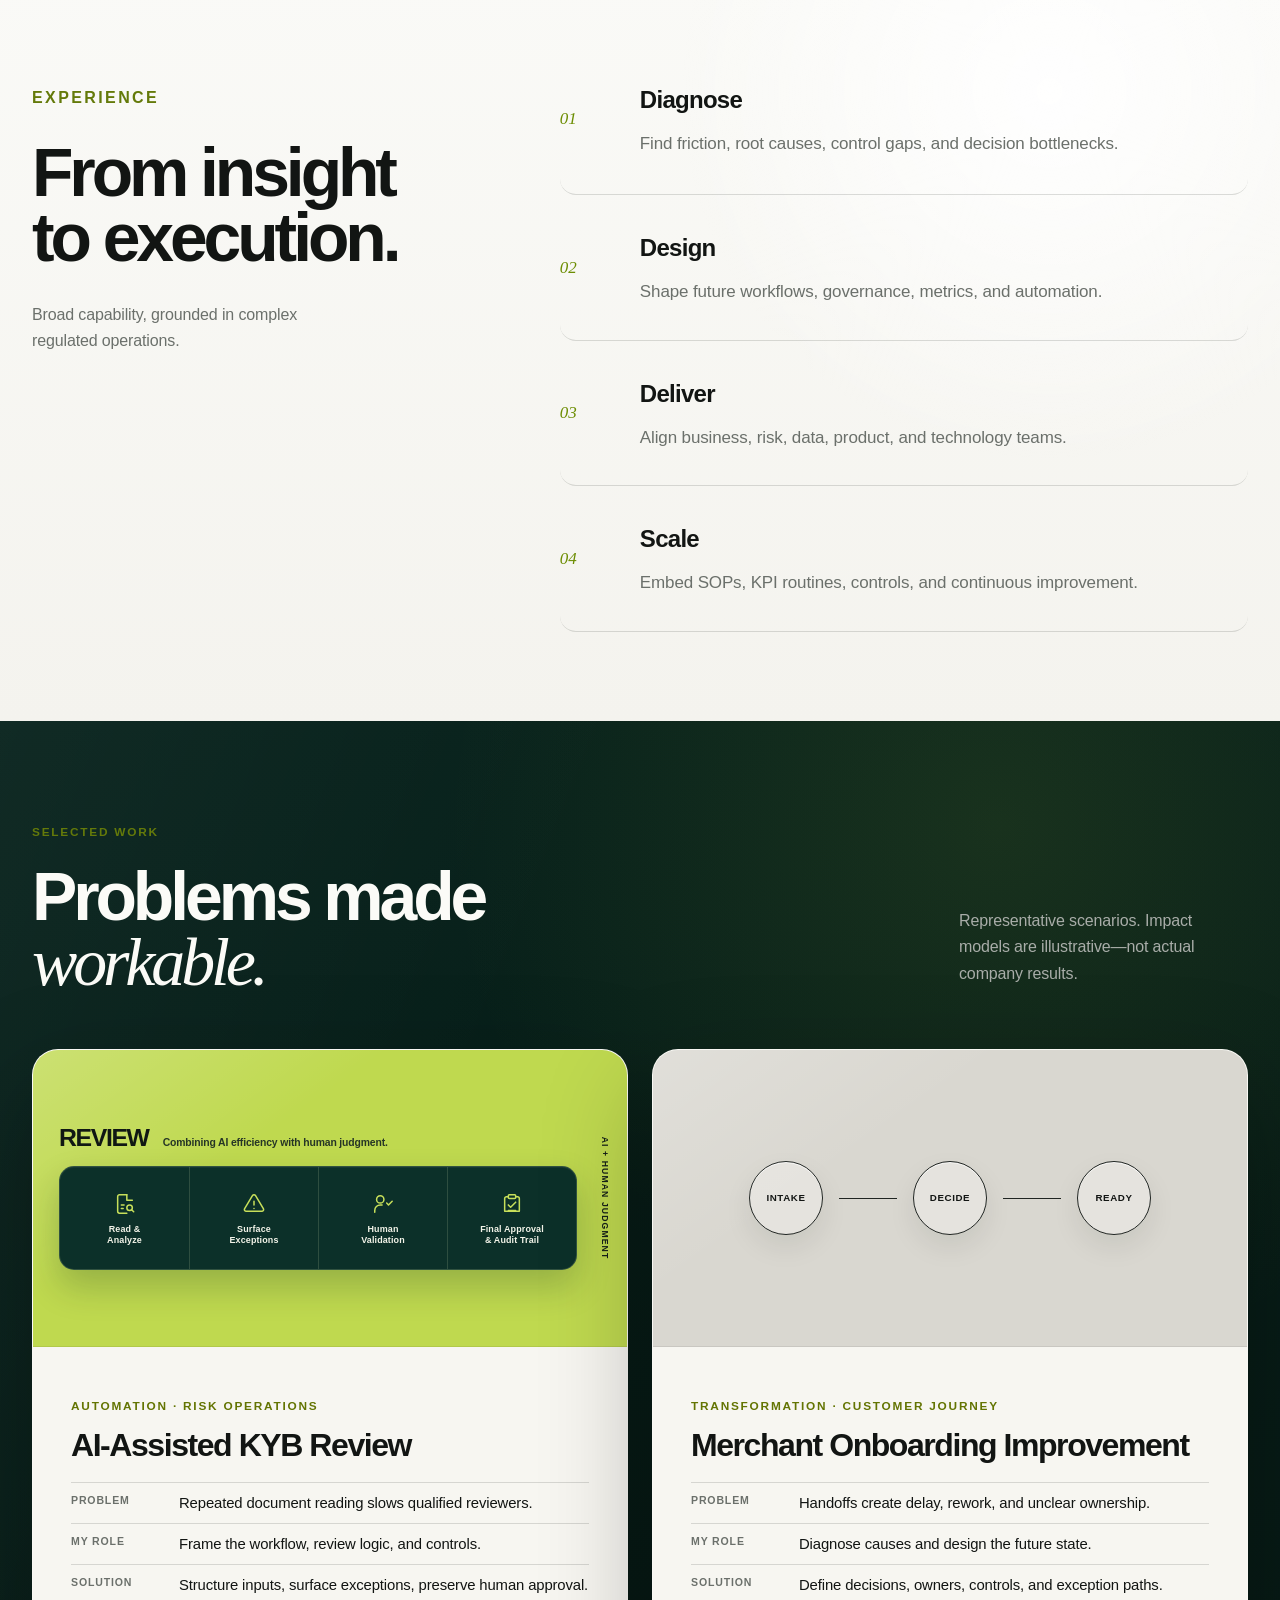
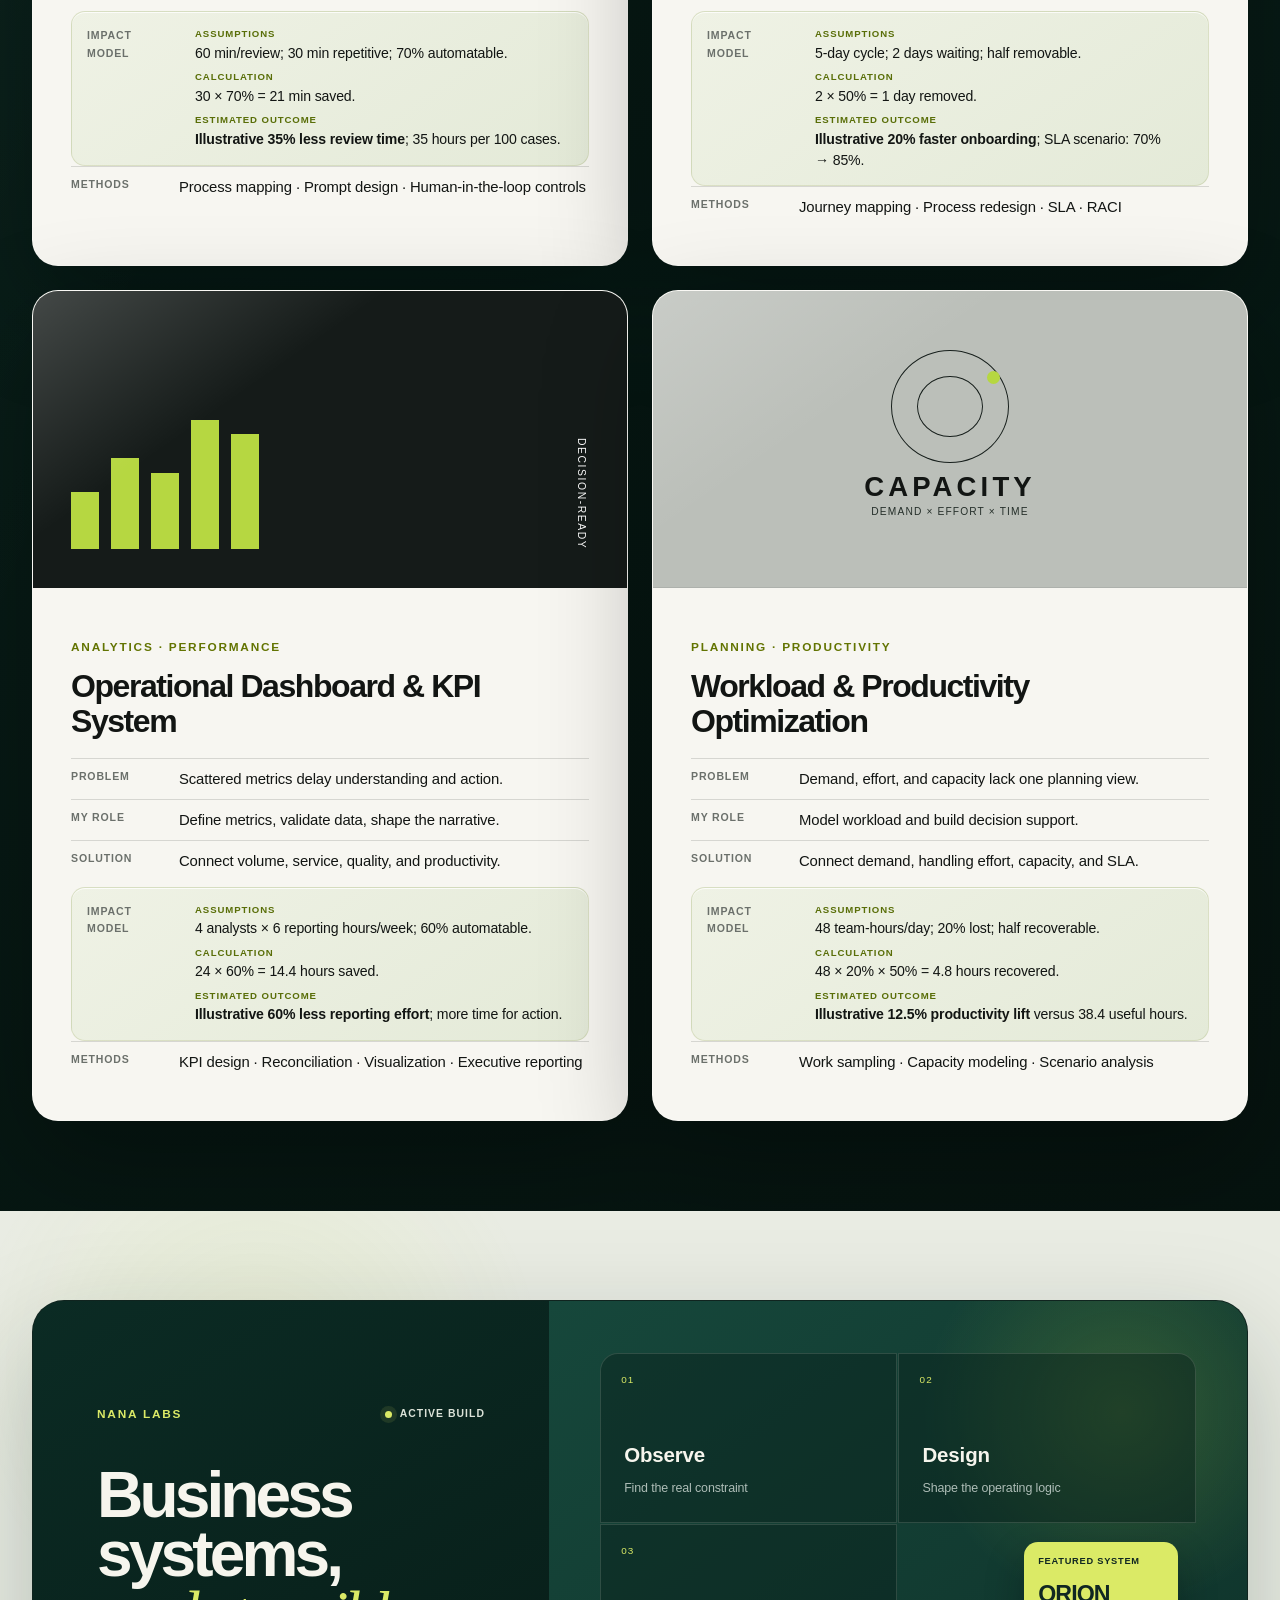
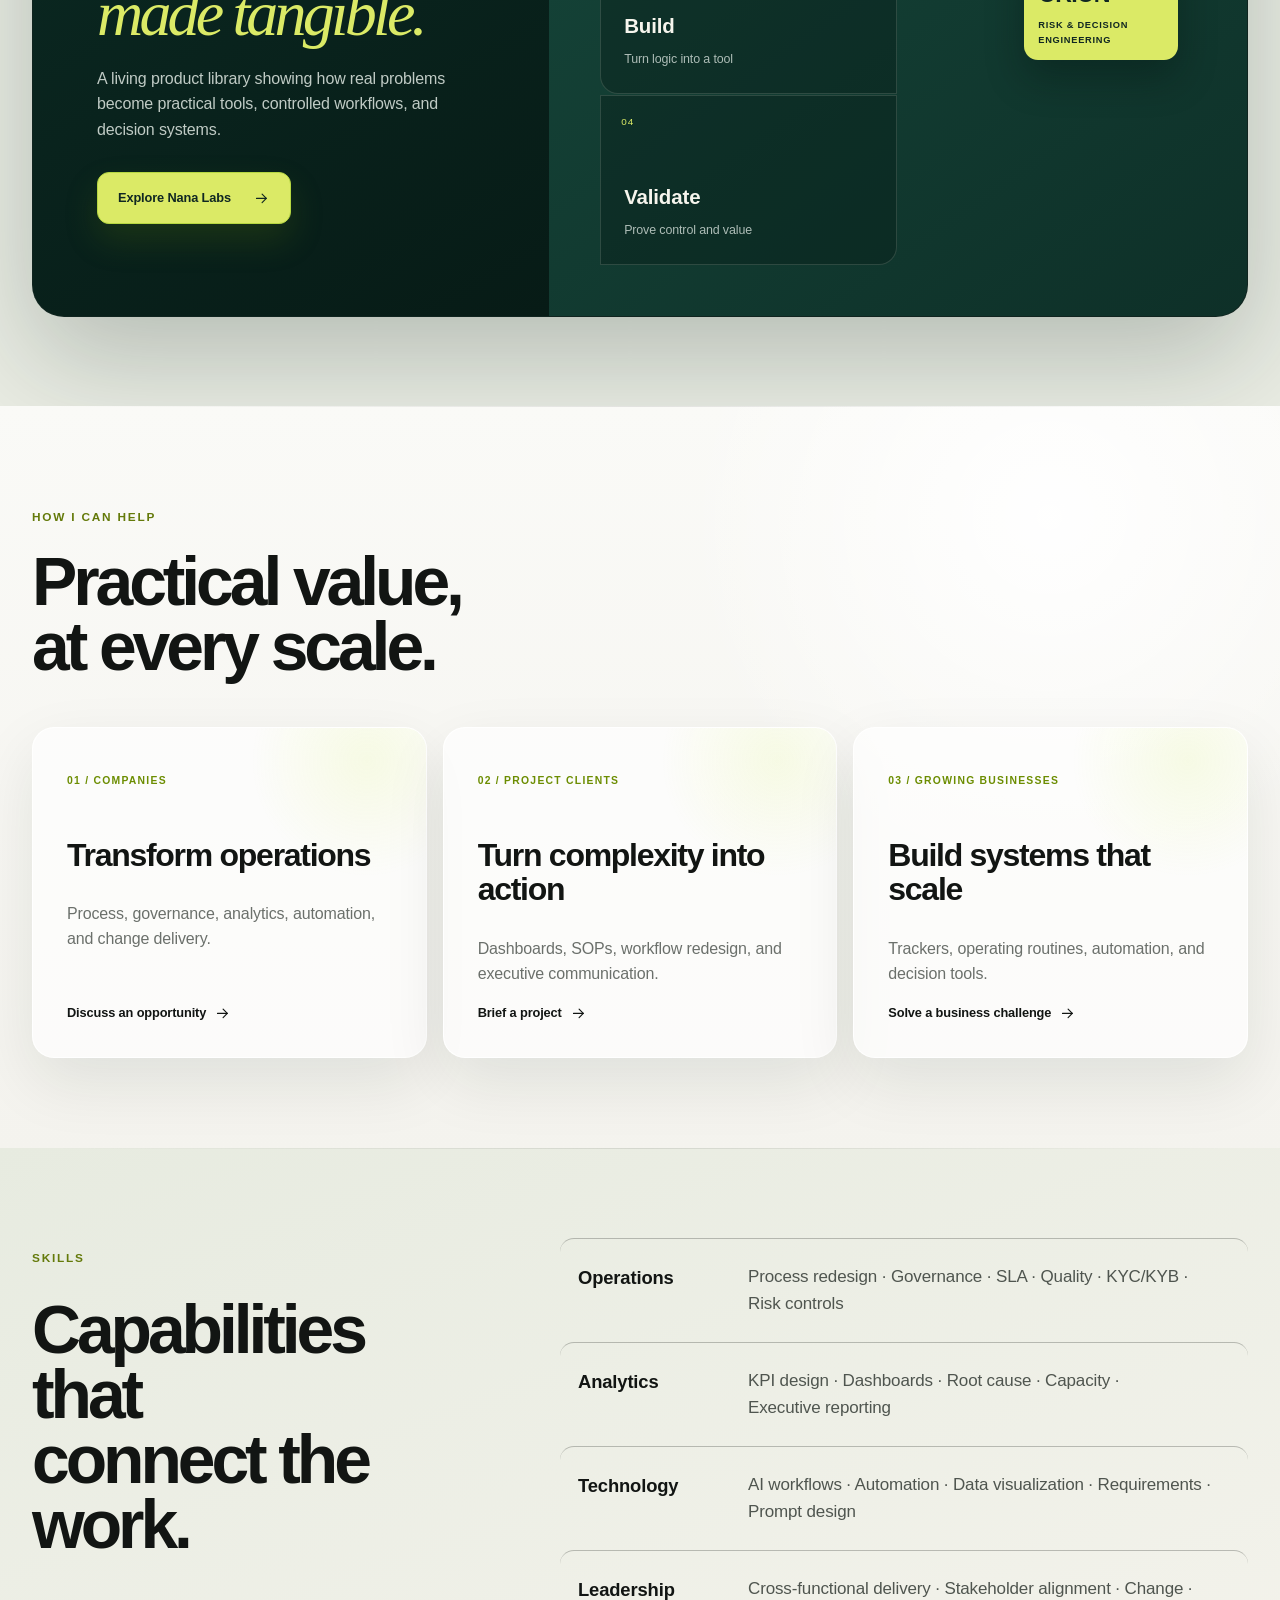
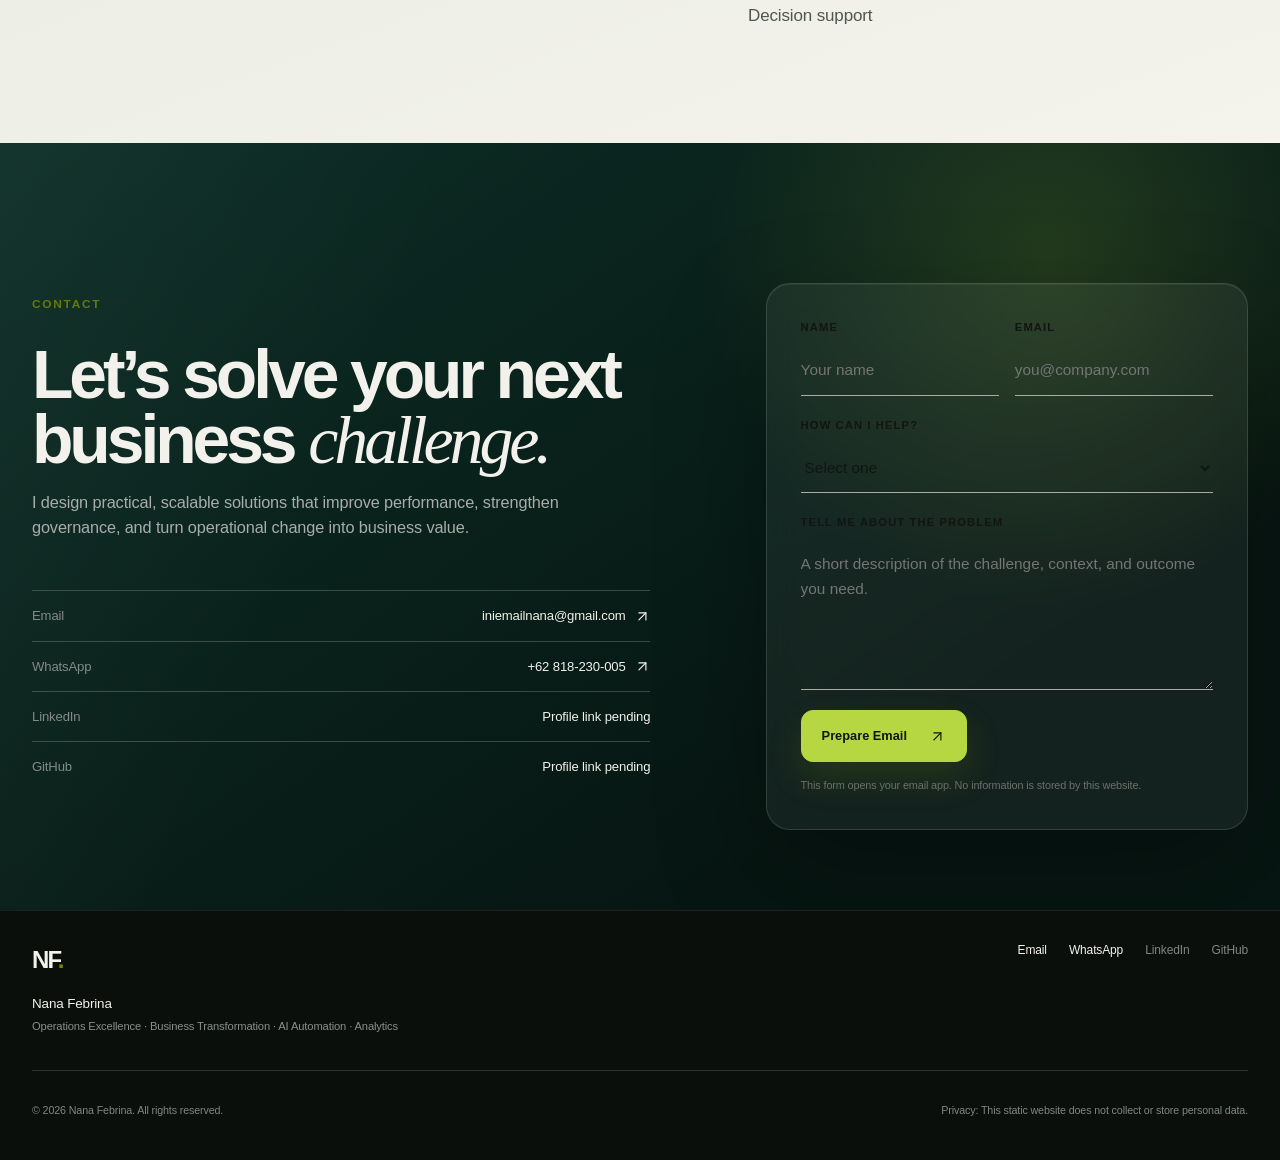
==== commit 76fe1fa1: "feat: elevate Nana Labs brand experience" ====
--- a/index.html
+++ b/index.html
@@ -24,6 +24,7 @@
   <link rel="stylesheet" href="styles.css">
   <link rel="stylesheet" href="polish.css">
   <link rel="stylesheet" href="enhancements.css">
+  <link rel="stylesheet" href="brand-system.css">
   <script type="application/ld+json">
   {
     "@context": "https://schema.org",
--- a/enhancements.css
+++ b/enhancements.css
@@ -8,3 +8,28 @@
 @media(max-width:900px){.home-labs-card{grid-template-columns:1fr}.home-labs-visual{min-height:440px}.labs-hero{min-height:auto}}
 @media(max-width:700px){body{font-size:16px}.section{padding-block:64px}.impact-strip{padding-block:54px}.hero-copy,.labs-hero-copy,.orion-hero-copy{min-width:0;max-width:100%}.eyebrow,.headline,.labs-hero-copy>p,.orion-hero-copy>p{max-width:100%;overflow-wrap:anywhere}.button-row{display:grid;grid-template-columns:1fr;width:100%}.button-row .button,.button-row .text-link{width:100%;min-width:0}.hero-scope{grid-template-columns:1fr;margin-top:21px}.hero-scope div{padding:14px 16px}.hero-scope strong{font-size:.77rem}.about-grid{padding:26px 20px;border-radius:20px}.impact-card{min-height:165px}.service-row p{font-size:.92rem}.project-grid{gap:14px}.project-body dd{font-size:.87rem}.help-card{min-height:280px}.home-labs-card{border-radius:22px}.home-labs-copy{padding:30px 22px 34px}.home-labs-top{align-items:flex-start;flex-direction:column;gap:14px}.home-labs h2{margin-top:26px}.home-labs-visual{min-height:460px;grid-template-columns:1fr 1fr;padding:18px}.labs-flow-step{min-height:138px;padding:17px}.labs-flow-step strong{font-size:1rem}.labs-flow-step small{font-size:.68rem}.labs-product-note{right:28px;bottom:28px;width:170px}.labs-library,.labs-focus,.labs-roadmap,.story-section{padding:66px 0}.labs-section-head{margin-bottom:34px}.story-head{margin-bottom:30px}.story-card{min-height:150px}.orion-closing,.continue-section{padding:68px 0}}
 @media(prefers-reduced-motion:reduce){.labs-flow-step{transition:none}}
+
+/* ORION workflow dashboard — isolated to section 05. */
+.orion-workflow{overflow:hidden;padding:clamp(64px,6.5vw,92px) 0;background:radial-gradient(circle at 68% 7%,rgba(181,222,48,.11),transparent 29%),linear-gradient(145deg,#07110e,#0b1915 55%,#07100d);color:#f5f7f0}.orion-workflow:before{content:"";position:absolute;inset:0;pointer-events:none;background:repeating-linear-gradient(125deg,transparent 0 38px,rgba(181,222,48,.018) 39px 40px);mask-image:linear-gradient(to bottom,#000,transparent 45%)}.orion-workflow .container{position:relative;z-index:1}.workflow-summary{display:grid;grid-template-columns:minmax(0,1.55fr) minmax(280px,.7fr);gap:clamp(28px,5vw,72px);align-items:stretch;margin-bottom:28px}.workflow-intro h2{margin:22px 0 18px;font-size:clamp(3.5rem,6vw,6.5rem);line-height:.84;letter-spacing:-.075em}.workflow-intro h2 em{color:var(--labs-lime);font-family:var(--serif);font-weight:400}.workflow-intro>p{max-width:660px;margin:0;color:#b7c1bc;font-size:1.02rem;line-height:1.55}.workflow-metrics{display:grid;grid-template-columns:repeat(3,minmax(0,1fr));gap:10px;margin-top:30px}.workflow-metrics article{min-height:112px;display:grid;grid-template-columns:auto 1fr;grid-template-rows:1fr auto;gap:4px 12px;align-items:center;padding:18px;border:1px solid rgba(223,235,225,.14);border-radius:14px;background:rgba(255,255,255,.025);box-shadow:inset 0 1px rgba(255,255,255,.04)}.workflow-metrics svg{grid-row:1/3;width:27px;height:27px}.workflow-metrics strong{align-self:end;font-size:1.08rem;line-height:1.15}.workflow-metrics span{align-self:start;color:#9facA5;font-size:.66rem;text-transform:uppercase;letter-spacing:.08em}.orion-mission{padding:26px;border:1px solid rgba(223,235,225,.16);border-radius:17px;background:linear-gradient(155deg,rgba(29,51,43,.88),rgba(10,24,19,.94));box-shadow:0 24px 70px rgba(0,0,0,.22),inset 0 1px rgba(255,255,255,.05)}.mission-title{display:flex;align-items:center;gap:11px}.mission-title h3{margin:0;color:var(--labs-lime);font-size:1.05rem}.orion-mission>p{margin:18px 0 22px;color:#bdc8c1;font-size:.86rem;line-height:1.55}.orion-mission ul{display:grid;gap:10px;margin:0;padding:0;list-style:none}.orion-mission li{position:relative;padding-left:25px;font-size:.81rem;font-weight:650}.orion-mission li:before{content:"✓";position:absolute;left:0;top:0;width:16px;height:16px;display:grid;place-items:center;border-radius:50%;background:var(--labs-lime);color:#0b1713;font-size:.66rem;font-weight:900}
+.workflow-panel,.architecture-panel,.system-in-action{position:relative;margin-top:16px;padding:22px;border:1px solid rgba(223,235,225,.15);border-radius:17px;background:rgba(8,24,19,.78);box-shadow:0 24px 70px rgba(0,0,0,.18),inset 0 1px rgba(255,255,255,.035)}.workflow-panel-label{margin:0 0 18px;color:var(--labs-lime);font-size:.68rem;font-weight:800;letter-spacing:.14em;text-transform:uppercase}.orion-steps{display:grid;grid-template-columns:repeat(9,minmax(0,1fr));gap:10px}.orion-step{position:relative;min-width:0;min-height:230px;display:flex;align-items:flex-start;flex-direction:column;padding:16px 13px;border:1px solid rgba(223,235,225,.15);border-radius:11px;background:linear-gradient(160deg,rgba(255,255,255,.035),rgba(255,255,255,.012));transition:border-color .25s,transform .25s,background .25s}.orion-step:hover{z-index:2;transform:translateY(-3px);border-color:rgba(181,222,48,.48);background:rgba(181,222,48,.045)}.orion-step:not(:last-child):after{content:"→";position:absolute;z-index:3;top:50%;right:-16px;width:21px;height:21px;display:grid;place-items:center;border-radius:50%;background:#0a1814;color:var(--labs-lime);font-size:.83rem;font-weight:900;transform:translateY(-50%)}.orion-step>span{color:var(--labs-lime);font-size:.72rem;font-weight:800;letter-spacing:.08em}.orion-step svg{width:27px;height:27px;margin:24px 0 22px;stroke:#edf2ec}.orion-step h3{min-height:40px;margin:0;color:#f6f7f3;font-size:.79rem;line-height:1.28}.orion-step p{margin:auto 0 0;color:#96a49d;font-size:.67rem;line-height:1.48}.decision-outcomes{display:grid;grid-template-columns:repeat(4,minmax(0,1fr));gap:12px;max-width:900px;margin:32px auto 0}.decision-outcomes article{position:relative;min-height:68px;display:flex;align-items:center;gap:12px;padding:13px 15px;border:1px solid rgba(223,235,225,.14);border-radius:11px;background:#0a1713}.decision-outcomes article:before{content:"";position:absolute;left:50%;bottom:100%;width:1px;height:24px;background:rgba(181,222,48,.55)}.decision-outcomes svg{width:23px;height:23px;fill:none;stroke-width:1.7;stroke-linecap:round;stroke-linejoin:round}.decision-outcomes strong,.decision-outcomes span{display:block}.decision-outcomes strong{font-size:.76rem}.decision-outcomes span{margin-top:2px;color:#a4b0aa;font-size:.67rem}.outcome-stop svg{stroke:#e76969}.outcome-stop strong{color:#ef8585}.outcome-warn svg{stroke:#e5b851}.outcome-warn strong{color:#e7c56e}.outcome-good svg{stroke:var(--labs-lime)}.outcome-good strong{color:var(--labs-lime)}
+.architecture-panel{margin-top:16px}.architecture-flow{display:grid;grid-template-columns:1fr 2.2fr 1fr 1.05fr;gap:22px;align-items:stretch}.architecture-flow>article{position:relative;min-width:0;padding:18px;border:1px solid rgba(223,235,225,.14);border-radius:12px;background:rgba(255,255,255,.022)}.architecture-flow>article:not(:last-child):after{content:"→";position:absolute;top:50%;right:-21px;color:var(--labs-lime);font-weight:900;transform:translateY(-50%)}.architecture-flow article>span{color:var(--labs-lime);font-size:.62rem;font-weight:800;letter-spacing:.12em;text-transform:uppercase}.architecture-flow h3{margin:9px 0 16px;font-size:.9rem}.architecture-flow ul{display:grid;gap:10px;margin:0;padding:0;list-style:none}.architecture-flow li{position:relative;padding-left:15px;color:#aab6b0;font-size:.7rem;line-height:1.35}.architecture-flow li:before{content:"";position:absolute;left:0;top:.52em;width:5px;height:5px;border-radius:50%;background:var(--labs-lime)}.architecture-core{background:linear-gradient(145deg,rgba(181,222,48,.055),rgba(255,255,255,.018))!important}.system-actions{display:grid;grid-template-columns:repeat(4,minmax(0,1fr));gap:7px}.system-actions i{min-height:49px;display:grid;place-items:center;padding:7px;border:1px solid rgba(223,235,225,.13);border-radius:8px;color:#dce4de;font-size:.63rem;font-style:normal;text-align:center}.feedback-card{border-color:rgba(181,222,48,.3)!important;background:linear-gradient(145deg,rgba(181,222,48,.1),rgba(255,255,255,.018))!important}.feedback-card p{margin:0;color:#aeb9b3;font-size:.72rem;line-height:1.48}.system-in-action>div{display:grid;grid-template-columns:repeat(4,minmax(0,1fr));gap:1px;background:rgba(223,235,225,.12)}.system-in-action article{min-width:0;display:grid;grid-template-columns:auto 1fr;gap:4px 13px;padding:18px;background:#0a1814}.system-in-action svg{grid-row:1/3;width:25px;height:25px}.system-in-action h3{margin:0;font-size:.83rem}.system-in-action p{margin:3px 0 0;color:#a5b1aa;font-size:.69rem;line-height:1.45}
+@media(max-width:1100px){.orion-steps{grid-template-columns:repeat(3,minmax(0,1fr))}.orion-step{min-height:190px}.orion-step:not(:last-child):after{right:-16px}.orion-step:nth-child(3n):not(:last-child):after{content:"↓";top:auto;right:50%;bottom:-17px;transform:translateX(50%)}.architecture-flow{grid-template-columns:1fr 2fr}.architecture-flow>article:nth-child(2):after{content:"↓";top:auto;right:50%;bottom:-22px;transform:translateX(50%)}.system-in-action>div{grid-template-columns:repeat(2,1fr)}}
+@media(max-width:700px){.orion-workflow{padding:62px 0}.workflow-summary{grid-template-columns:1fr;gap:18px}.workflow-intro h2{font-size:clamp(3.4rem,18vw,5rem)}.workflow-intro>p{font-size:.94rem}.workflow-metrics{gap:7px;margin-top:24px}.workflow-metrics article{min-height:96px;display:flex;align-items:flex-start;flex-direction:column;gap:7px;padding:12px}.workflow-metrics svg{width:22px;height:22px}.workflow-metrics strong{font-size:.82rem}.workflow-metrics span{font-size:.55rem;line-height:1.3}.orion-mission{padding:20px}.workflow-panel,.architecture-panel,.system-in-action{padding:14px;border-radius:14px}.orion-steps{grid-template-columns:repeat(2,minmax(0,1fr));gap:9px}.orion-step{min-height:178px;padding:13px 11px}.orion-step svg{width:23px;height:23px;margin:17px 0 15px}.orion-step h3{min-height:37px;font-size:.73rem}.orion-step p{font-size:.63rem}.orion-step:not(:last-child):after{content:"→";top:50%;right:-15px;bottom:auto;transform:translateY(-50%)}.orion-step:nth-child(even):not(:last-child):after{content:"↓";top:auto;right:50%;bottom:-15px;transform:translateX(50%)}.orion-step:last-child{grid-column:1/-1;min-height:142px}.decision-outcomes{grid-template-columns:repeat(2,minmax(0,1fr));gap:9px;margin-top:27px}.decision-outcomes article{min-height:65px;padding:10px}.decision-outcomes article:before{height:19px}.decision-outcomes strong{font-size:.69rem}.decision-outcomes span{font-size:.61rem}.architecture-flow{grid-template-columns:1fr 1fr;gap:18px}.architecture-flow>article{padding:14px}.architecture-flow>article:not(:last-child):after{content:"→";top:50%;right:-16px;bottom:auto;transform:translateY(-50%)}.architecture-flow>article:nth-child(even):not(:last-child):after{content:"↓";top:auto;right:50%;bottom:-18px;transform:translateX(50%)}.system-actions{grid-template-columns:repeat(2,1fr)}.system-in-action>div{grid-template-columns:1fr}.system-in-action article{padding:15px}.system-in-action h3{font-size:.78rem}.system-in-action p{font-size:.67rem}}
+@media(prefers-reduced-motion:reduce){.orion-step{transition:none}}
+
+/* Definitive containment: keep artwork readable and make the ORION badge a true grid item. */
+@media(min-width:901px){
+  .project-card{grid-template-rows:auto 1fr}
+  .project-visual{width:100%;height:auto;min-height:0;aspect-ratio:2/1;overflow:hidden}
+  .project-visual.visual-work{display:flex;align-items:center;justify-content:center;flex-direction:column;gap:0;padding:20px 24px 30px}
+  .project-visual.visual-work .orbit{width:112px;height:112px;max-width:38%;max-height:46%;margin:0;flex:0 0 auto}
+  .project-visual.visual-work>b{margin:10px 0 0;font-size:clamp(1.65rem,2.15vw,2rem);line-height:1;letter-spacing:.15em}
+  .project-visual.visual-work>small{display:block;margin:5px 0 0;font-size:.58rem;line-height:1.25;letter-spacing:.11em}
+  .home-labs-visual{grid-template-rows:repeat(2,minmax(0,1fr));overflow:hidden}
+  .labs-product-note{position:relative;grid-column:2;grid-row:2;align-self:start;justify-self:end;top:auto;right:auto;bottom:auto;z-index:2;width:clamp(126px,12vw,156px);margin:18px;padding:11px 13px;transform:none}
+}
+@media(max-width:900px){
+  .labs-product-note{position:relative;grid-column:1/-1;grid-row:3;align-self:stretch;justify-self:stretch;top:auto;right:auto;bottom:auto;width:auto;margin:14px 0 0;padding:12px 14px;transform:none}
+  .labs-product-note strong{display:inline-block;margin:0 10px 0 8px;font-size:1.05rem}
+  .labs-product-note span,.labs-product-note small{display:inline-block;font-size:.5rem}
+}
--- a/brand-system.css
+++ b/brand-system.css
@@ -0,0 +1,187 @@
+/* Nana Labs 2026 brand system — a single presentation layer shared by every public page. */
+:root {
+  --brand-night: #071612;
+  --brand-deep: #0b2922;
+  --brand-forest: #123e34;
+  --brand-paper: #f4f3ec;
+  --brand-mist: #e9ece3;
+  --brand-lime: #c7e83f;
+  --brand-lime-soft: #e2f16e;
+  --brand-ink: #101512;
+  --brand-muted: #66706a;
+  --brand-line: rgba(17, 31, 25, .14);
+  --brand-glow: 0 32px 90px rgba(7, 31, 25, .16), 0 8px 24px rgba(7, 31, 25, .08);
+  --brand-glow-dark: 0 40px 110px rgba(0, 0, 0, .30), inset 0 1px rgba(255, 255, 255, .06);
+  --brand-radius: clamp(20px, 2vw, 30px);
+}
+
+html { background: var(--brand-night); }
+body { background: var(--brand-paper); font-size: 17px; line-height: 1.62; }
+body::before { content: ""; position: fixed; inset: 0; z-index: -1; pointer-events: none; background: radial-gradient(circle at 82% 8%, rgba(199,232,63,.11), transparent 28%), radial-gradient(circle at 8% 42%, rgba(29,94,77,.08), transparent 31%); }
+.container { width: min(calc(100% - clamp(32px, 5vw, 88px)), 1240px); }
+.section, .story-section { padding-block: clamp(72px, 7vw, 108px); }
+.section-kicker, .eyebrow, .project-tag, .lab-label, .labs-kicker, .story-no, .workflow-panel-label { font-size: .74rem; font-weight: 850; letter-spacing: .15em; }
+.section h2, .contact h2, .labs-section-head h2, .story-head h2 { text-wrap: balance; }
+p { text-wrap: pretty; }
+
+/* Premium navigation with crisp states and a restrained luminous edge. */
+.site-header { padding-top: 12px; }
+.site-header .nav-wrap { height: 66px; padding-inline: 18px; border: 1px solid rgba(255,255,255,.66); border-radius: 18px; background: rgba(248,248,243,.78); box-shadow: 0 18px 48px rgba(10,28,22,.10), inset 0 1px rgba(255,255,255,.9); backdrop-filter: blur(22px) saturate(1.25); }
+.site-header.scrolled { border: 0; background: transparent; backdrop-filter: none; }
+.brand { font-size: 1.5rem; }
+.site-nav { gap: clamp(18px, 2.3vw, 32px); font-size: .86rem; }
+.site-nav a { font-weight: 760; }
+.site-nav .nav-cta { min-height: 46px; display: inline-flex; align-items: center; gap: 10px; padding: 10px 17px; border-radius: 12px; box-shadow: 0 12px 26px rgba(8,22,18,.18); }
+
+/* Home hero: sharper commercial hierarchy and cinematic portrait treatment. */
+.hero { min-height: 100svh; padding-top: 126px; background: radial-gradient(circle at 76% 22%, rgba(199,232,63,.15), transparent 25%), radial-gradient(circle at 10% 75%, rgba(21,80,66,.08), transparent 32%), linear-gradient(145deg, #f8f7f1, #eeefe6); }
+.hero-grid { gap: clamp(48px, 7vw, 100px); }
+.hero-copy { max-width: 720px; padding-bottom: 0; }
+.hero h1 { margin: clamp(42px, 5vw, 70px) 0 38px; font-size: clamp(5.6rem, 9.6vw, 9.1rem); filter: drop-shadow(0 12px 30px rgba(12,27,21,.07)); }
+.headline { max-width: 700px; font-size: .83rem; line-height: 1.65; letter-spacing: .105em; }
+.hero-statement { max-width: 680px; margin: 26px 0 30px; font-size: clamp(1.25rem, 1.75vw, 1.58rem); color: #3f4a44; }
+.hero-scope { border-color: rgba(17,31,25,.16); background: rgba(17,31,25,.11); box-shadow: 0 22px 54px rgba(11,31,24,.09); }
+.hero-scope div { background: rgba(250,250,246,.82); }
+.hero-scope strong { font-size: .88rem; }
+.button { border-radius: 12px; min-height: 52px; padding-inline: 20px; }
+.button-primary { box-shadow: 0 16px 34px rgba(112,145,8,.18); }
+.button:hover { transform: translateY(-3px); }
+.hero-portrait { overflow: hidden; border: 1px solid rgba(255,255,255,.72); border-radius: var(--brand-radius); box-shadow: 0 42px 100px rgba(8,28,22,.23), 0 12px 32px rgba(8,28,22,.12); }
+.hero-portrait::after { content: ""; position: absolute; inset: 0; z-index: 1; pointer-events: none; background: linear-gradient(180deg, transparent 58%, rgba(4,18,14,.32)); }
+.hero-portrait img { filter: saturate(.82) contrast(1.04) brightness(1.02); transition: transform .8s cubic-bezier(.2,.7,.2,1), filter .6s; }
+.hero-portrait:hover img { transform: scale(1.025); filter: saturate(.9) contrast(1.04) brightness(1.035); }
+.hero-portrait figcaption { position: absolute; z-index: 2; right: 18px; bottom: 16px; left: 18px; padding: 11px 13px; border: 1px solid rgba(255,255,255,.22); border-radius: 10px; background: rgba(6,20,16,.52); color: #f5f6f0; backdrop-filter: blur(14px); }
+
+/* Shared editorial sections and cards. */
+.impact-strip { position: relative; padding-block: clamp(60px, 6vw, 88px); background: linear-gradient(180deg, #f0f1e9, #e7eadf); }
+.impact-grid { gap: 12px; }
+.impact-card { min-height: 200px; padding: 26px 23px; border-radius: 20px; background: linear-gradient(145deg, rgba(255,255,255,.78), rgba(244,246,238,.56)); box-shadow: 0 20px 55px rgba(15,37,29,.08), inset 0 1px rgba(255,255,255,.8); }
+.impact-card strong { font-size: clamp(1.35rem, 2vw, 1.8rem); }
+.impact-card > span:not(.impact-icon) { font-size: .94rem; }
+.impact-card small { font-size: .78rem; }
+.about-grid { padding: clamp(38px, 5vw, 68px); border-radius: var(--brand-radius); background: radial-gradient(circle at 90% 10%, rgba(199,232,63,.13), transparent 24%), rgba(255,255,255,.57); box-shadow: var(--brand-glow); }
+.about-copy > p { font-size: 1.05rem; }
+.about-copy .lead { font-size: clamp(1.42rem, 2.2vw, 1.9rem); }
+.principles { gap: 8px; }
+.principles span { padding: 11px 13px; border: 1px solid var(--brand-line); border-radius: 999px; background: rgba(255,255,255,.58); text-align: center; }
+.section-ink { background: radial-gradient(circle at 88% 12%, rgba(199,232,63,.10), transparent 25%), linear-gradient(145deg, #09201a, #06130f 70%); }
+.service-row { min-height: 102px; padding: 26px 18px; border-radius: 16px; transition: background .28s, transform .28s, border-color .28s; }
+.service-row:hover { transform: translateX(5px); background: rgba(255,255,255,.055); border-color: rgba(199,232,63,.34); }
+.service-row h3 { font-size: clamp(1.5rem, 2.7vw, 2.45rem); }
+.service-row p { font-size: 1rem; }
+.experience-item { border-radius: 18px; transition: padding .28s, background .28s; }
+.experience-item:hover { padding-inline: 18px; background: rgba(255,255,255,.54); }
+.experience-item h3 { font-size: clamp(1.45rem, 2vw, 1.78rem); }
+.experience-item p { font-size: 1rem; }
+
+/* Selected work: aligned product covers and denser case-study cards. */
+.work-section { background: radial-gradient(circle at 78% 5%, rgba(199,232,63,.09), transparent 25%), linear-gradient(155deg, #08231d, #06130f); }
+.project-grid { gap: 24px; align-items: stretch; }
+.project-card { border-radius: 26px; border-color: rgba(255,255,255,.18); box-shadow: var(--brand-glow-dark); }
+.project-card:hover { transform: translateY(-6px); }
+.project-visual { min-height: 280px; }
+.project-body { padding: clamp(28px, 3vw, 38px); }
+.project-body h3 { font-size: clamp(1.72rem, 2.5vw, 2.2rem); }
+.project-body dd { font-size: .93rem; }
+.impact-model p { font-size: .88rem; }
+.impact-row { background: linear-gradient(145deg, #eff2e5, #e4ead8); }
+.project-visual.visual-work { min-height: 280px; }
+.project-visual.visual-work .orbit { width: 118px; height: 118px; }
+.project-visual.visual-work > small { color: #26302b; font-size: .64rem; }
+
+/* Commercial pathways and contact. */
+.help-grid { gap: 16px; }
+.help-card { min-height: 320px; border-radius: 22px; background: radial-gradient(circle at 85% 10%, rgba(199,232,63,.12), transparent 26%), rgba(255,255,255,.66); box-shadow: 0 24px 64px rgba(11,34,26,.09); }
+.help-card h3 { font-size: clamp(1.65rem, 2.5vw, 2.1rem); }
+.help-card > p:last-of-type { font-size: 1rem; }
+.skills-section { background: linear-gradient(160deg, #e7ebe0, #f4f3ec); }
+.skill-group { padding: 22px; border: 1px solid var(--brand-line); border-radius: 18px; background: rgba(255,255,255,.5); }
+.skill-group li { font-size: .96rem; }
+.contact { background: radial-gradient(circle at 82% 15%, rgba(199,232,63,.14), transparent 28%), linear-gradient(145deg, #0c2e26, #071612 75%); }
+.contact-form { border: 1px solid rgba(255,255,255,.13); border-radius: 24px; background: rgba(255,255,255,.055); box-shadow: var(--brand-glow-dark); backdrop-filter: blur(14px); }
+.contact-form input, .contact-form select, .contact-form textarea { min-height: 50px; font-size: .96rem; }
+.footer { border-top: 1px solid rgba(255,255,255,.08); }
+
+/* Nana Labs product-library system. */
+.home-labs { background: radial-gradient(circle at 20% 20%, rgba(199,232,63,.10), transparent 24%), #e9ece3; }
+.home-labs-card { border-radius: 32px; box-shadow: 0 40px 110px rgba(7,31,25,.23); }
+.home-labs-copy { background: linear-gradient(150deg, #0b2b24, #071b16); }
+.home-labs-visual { background: radial-gradient(circle at 82% 18%, rgba(199,232,63,.18), transparent 26%), linear-gradient(145deg, #16473b, #0e3028); }
+.labs-flow-step { min-height: 170px; }
+.labs-flow-step strong { font-size: 1.28rem; }
+.labs-flow-step small { font-size: .78rem; }
+.labs-product-note { box-shadow: 0 18px 38px rgba(2,17,13,.32); }
+.labs-page { background: var(--brand-paper); }
+.labs-hero { min-height: 80svh; background: radial-gradient(circle at 78% 12%, rgba(199,232,63,.16), transparent 28%), linear-gradient(145deg, #f8f7f1, #e9ece2); }
+.labs-hero-copy > p:last-child { font-size: clamp(1.2rem, 2vw, 1.55rem); }
+.labs-hero-aside { padding: 30px; border: 1px solid var(--brand-line); border-radius: 20px; background: rgba(255,255,255,.44); box-shadow: var(--brand-glow); }
+.labs-library { background: radial-gradient(circle at 82% 10%, rgba(199,232,63,.1), transparent 26%), linear-gradient(145deg, #071813, #0a2922); }
+.lab-card { border-radius: 28px; box-shadow: var(--brand-glow-dark); }
+.lab-card-copy { padding: clamp(34px, 5vw, 72px); }
+.lab-card-copy > p { font-size: 1.02rem; }
+.lab-card-visual { background: radial-gradient(circle at 72% 18%, rgba(199,232,63,.17), transparent 29%), #0d332a; }
+.focus-column, .roadmap-track, .roadmap-future, .continue-card { border-radius: 20px; box-shadow: 0 22px 60px rgba(12,35,27,.08); }
+.focus-column p, .focus-item span, .roadmap-item span, .roadmap-future p { font-size: .88rem; }
+
+/* ORION keeps its confidentiality-safe story while gaining readable technical density. */
+.orion-hero { background: radial-gradient(circle at 76% 12%, rgba(199,232,63,.14), transparent 26%), linear-gradient(145deg, #06130f, #0b2922); }
+.hero-system-map { border-radius: 24px; box-shadow: var(--brand-glow-dark); }
+.story-section.ink { background: radial-gradient(circle at 88% 5%, rgba(199,232,63,.075), transparent 25%), linear-gradient(145deg, #06130f, #0a201a); }
+.story-card, .principle-card, .status-column, .lesson-card, .direction-column { border-radius: 18px; }
+.story-card h3, .principle-card h3 { font-size: 1.08rem; }
+.story-card p, .principle-card p, .status-column li, .direction-column li, .lesson-card p { font-size: .86rem; line-height: 1.55; }
+.workflow-panel, .architecture-panel, .system-in-action { border-radius: 22px; box-shadow: var(--brand-glow-dark); }
+.orion-step { min-height: 238px; }
+.orion-step h3 { font-size: .83rem; }
+.orion-step p { font-size: .72rem; }
+.decision-outcomes strong { font-size: .8rem; }
+.decision-outcomes span, .architecture-flow li, .feedback-card p, .system-in-action p { font-size: .72rem; }
+.system-actions i { font-size: .68rem; }
+
+@media (max-width: 900px) {
+  body { font-size: 16px; }
+  .container { width: min(calc(100% - 36px), 1240px); }
+  .hero { min-height: auto; }
+  .hero-grid { gap: 48px; }
+  .hero-copy { max-width: none; }
+  .project-visual { min-height: 360px; }
+  .labs-hero { min-height: auto; }
+  .site-nav { font-size: .82rem; }
+}
+
+@media (max-width: 700px) {
+  .container { width: min(calc(100% - 28px), 1240px); }
+  .section, .story-section { padding-block: 66px; }
+  .site-header { padding-top: 8px; }
+  .site-header .nav-wrap { height: 60px; padding-inline: 14px; border-radius: 16px; }
+  .site-nav { inset: 68px 10px auto; padding: 72px 22px 24px; border-radius: 20px; background: rgba(248,248,243,.98); box-shadow: 0 24px 70px rgba(5,24,18,.22); backdrop-filter: blur(24px); }
+  .site-nav a { font-size: 1.45rem; }
+  .hero { padding-top: 104px; }
+  .hero h1 { margin: 40px 0 28px; font-size: clamp(4.6rem, 24vw, 7rem); }
+  .hero-statement { font-size: 1.15rem; }
+  .hero-scope { border-radius: 16px; }
+  .hero-portrait img { min-height: 500px; }
+  .impact-grid { gap: 10px; }
+  .impact-card { min-height: 172px; padding: 19px; }
+  .about-grid { padding: 28px 21px; }
+  .service-row { min-height: 0; padding: 23px 8px; }
+  .service-row p { font-size: .94rem; }
+  .project-card { border-radius: 21px; }
+  .project-visual { min-height: 0; aspect-ratio: 16 / 10; }
+  .project-body { padding: 25px 20px; }
+  .project-body dd { font-size: .89rem; }
+  .help-card { min-height: 275px; }
+  .home-labs-card { border-radius: 23px; }
+  .labs-flow-step { min-height: 145px; }
+  .labs-product-note { display: flex; align-items: center; flex-wrap: wrap; gap: 5px; }
+  .labs-product-note strong { margin: 0 6px; }
+  .labs-hero h1, .orion-hero h1 { font-size: clamp(4.7rem, 22vw, 7rem); }
+  .story-card p, .principle-card p, .status-column li, .direction-column li, .lesson-card p { font-size: .82rem; }
+  .orion-step { min-height: 186px; }
+  .orion-step h3 { font-size: .76rem; }
+  .orion-step p { font-size: .67rem; }
+}
+
+@media (prefers-reduced-motion: reduce) {
+  *, *::before, *::after { scroll-behavior: auto !important; animation-duration: .01ms !important; animation-iteration-count: 1 !important; transition-duration: .01ms !important; }
+}
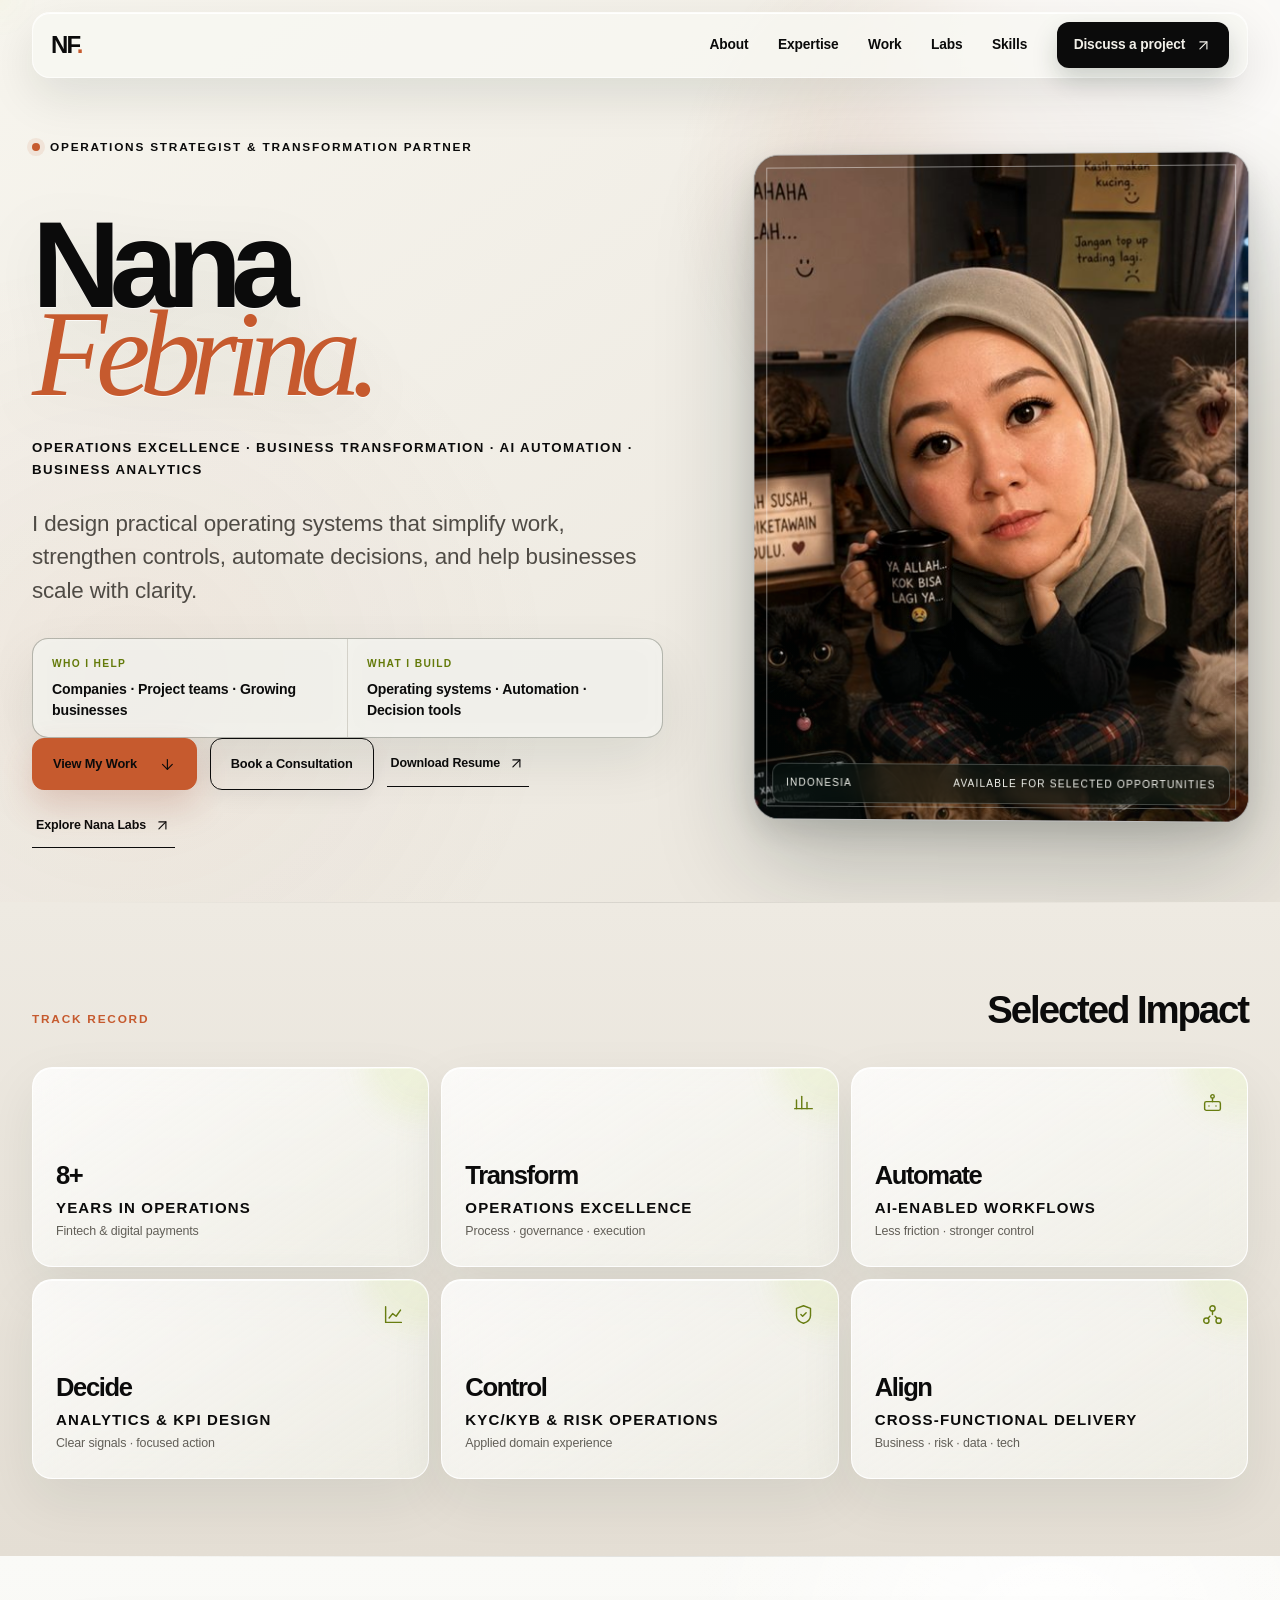
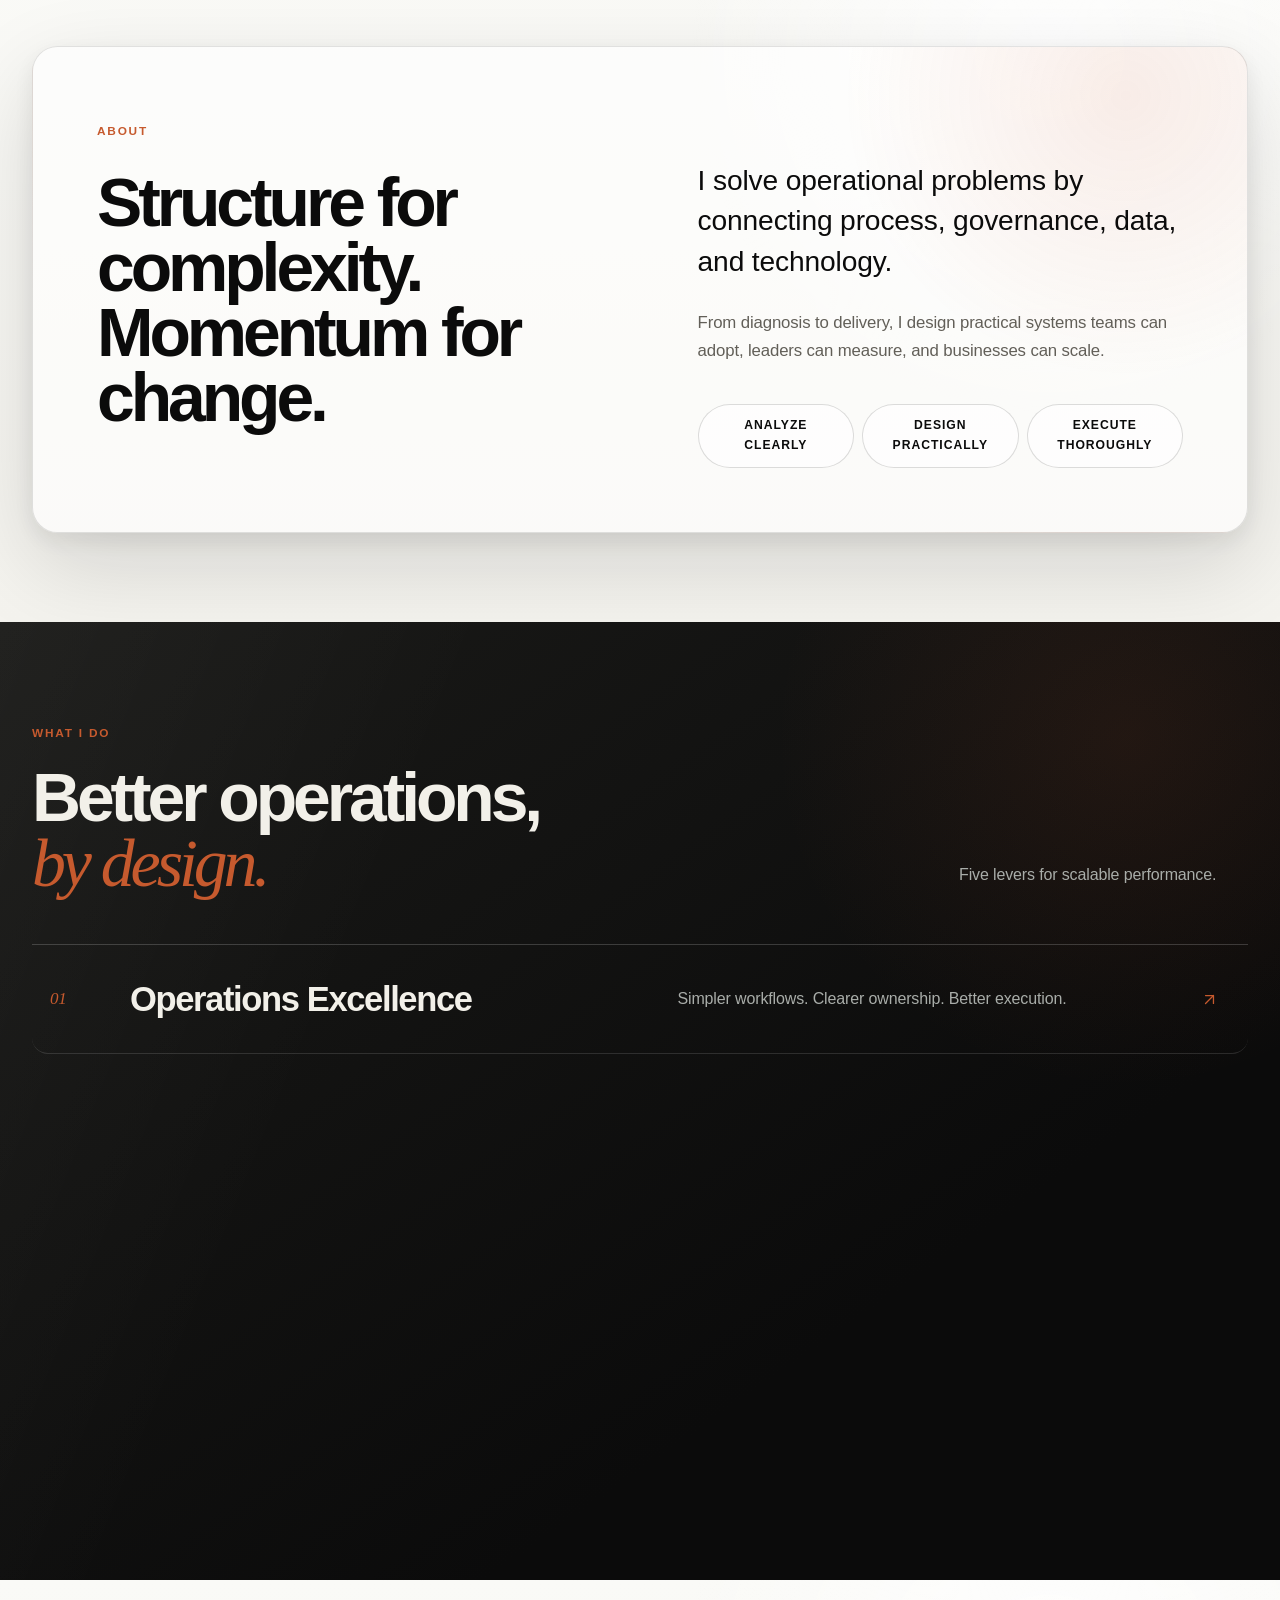
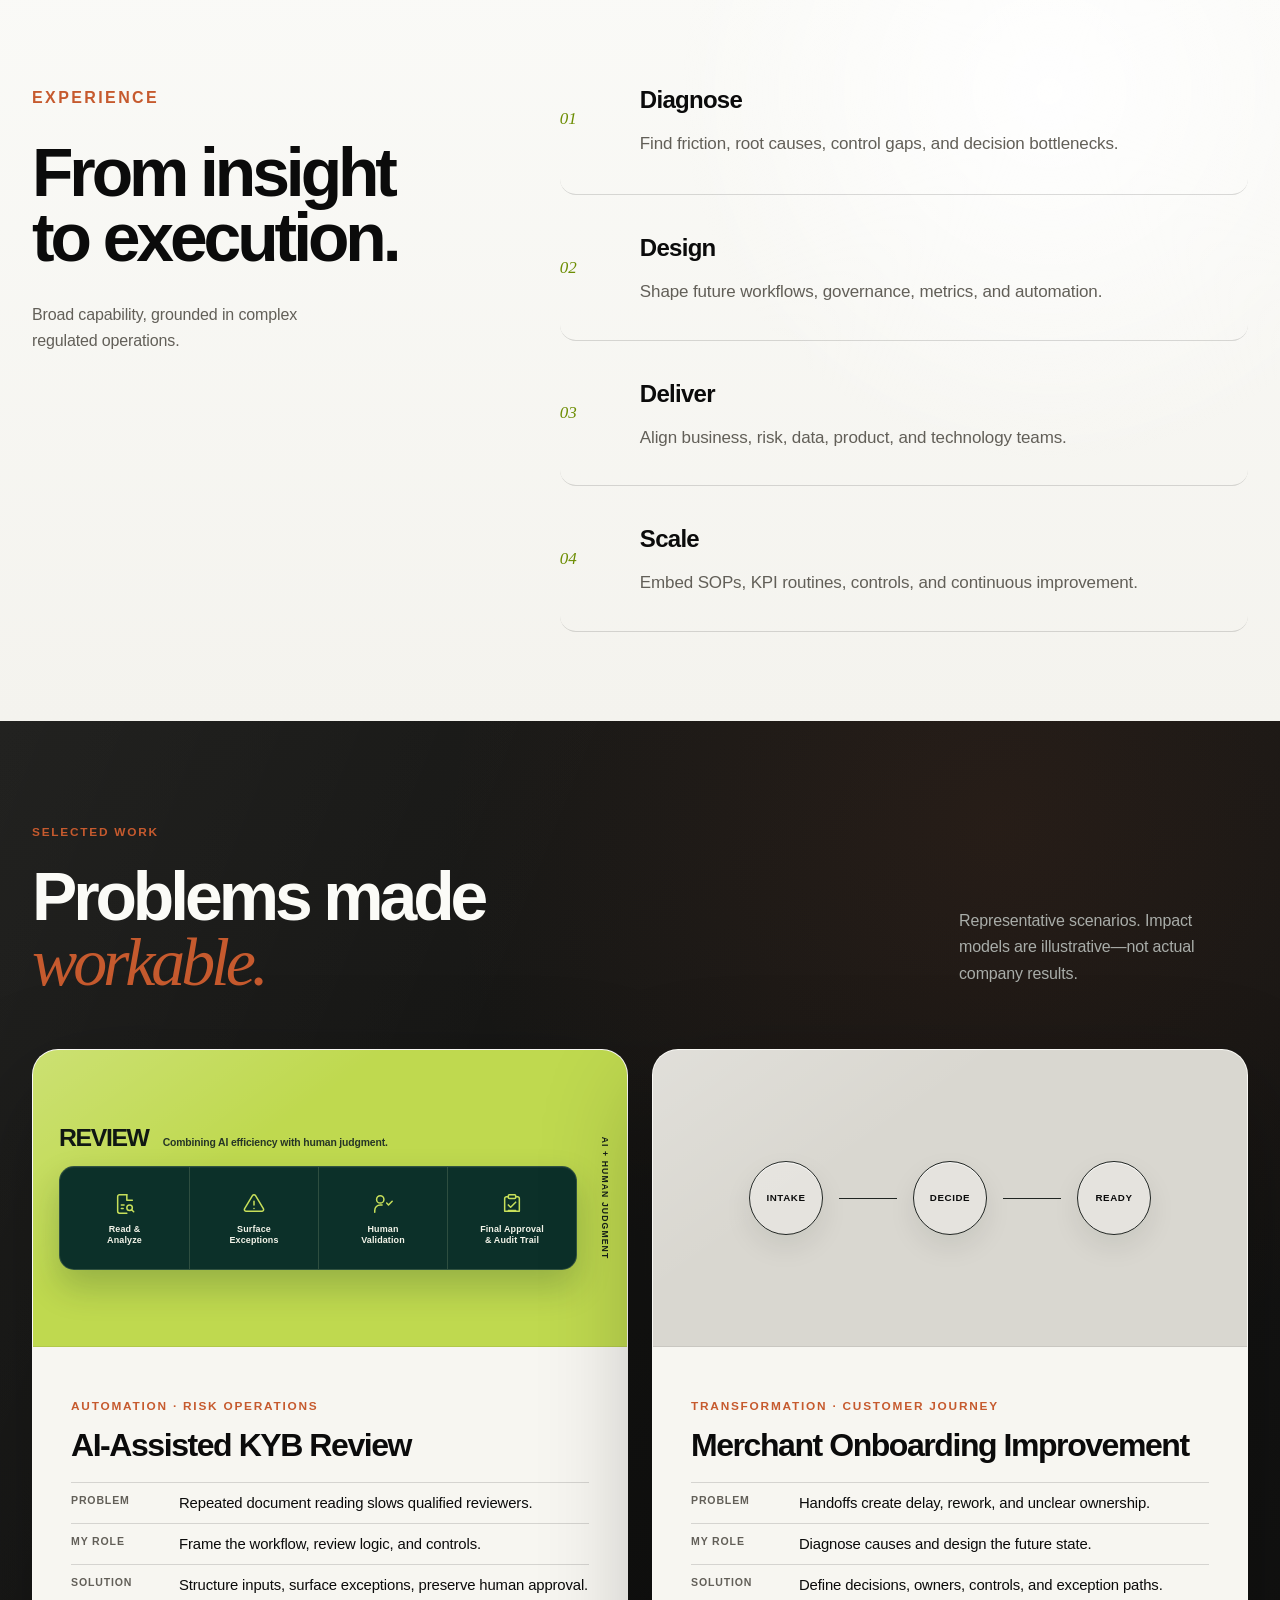
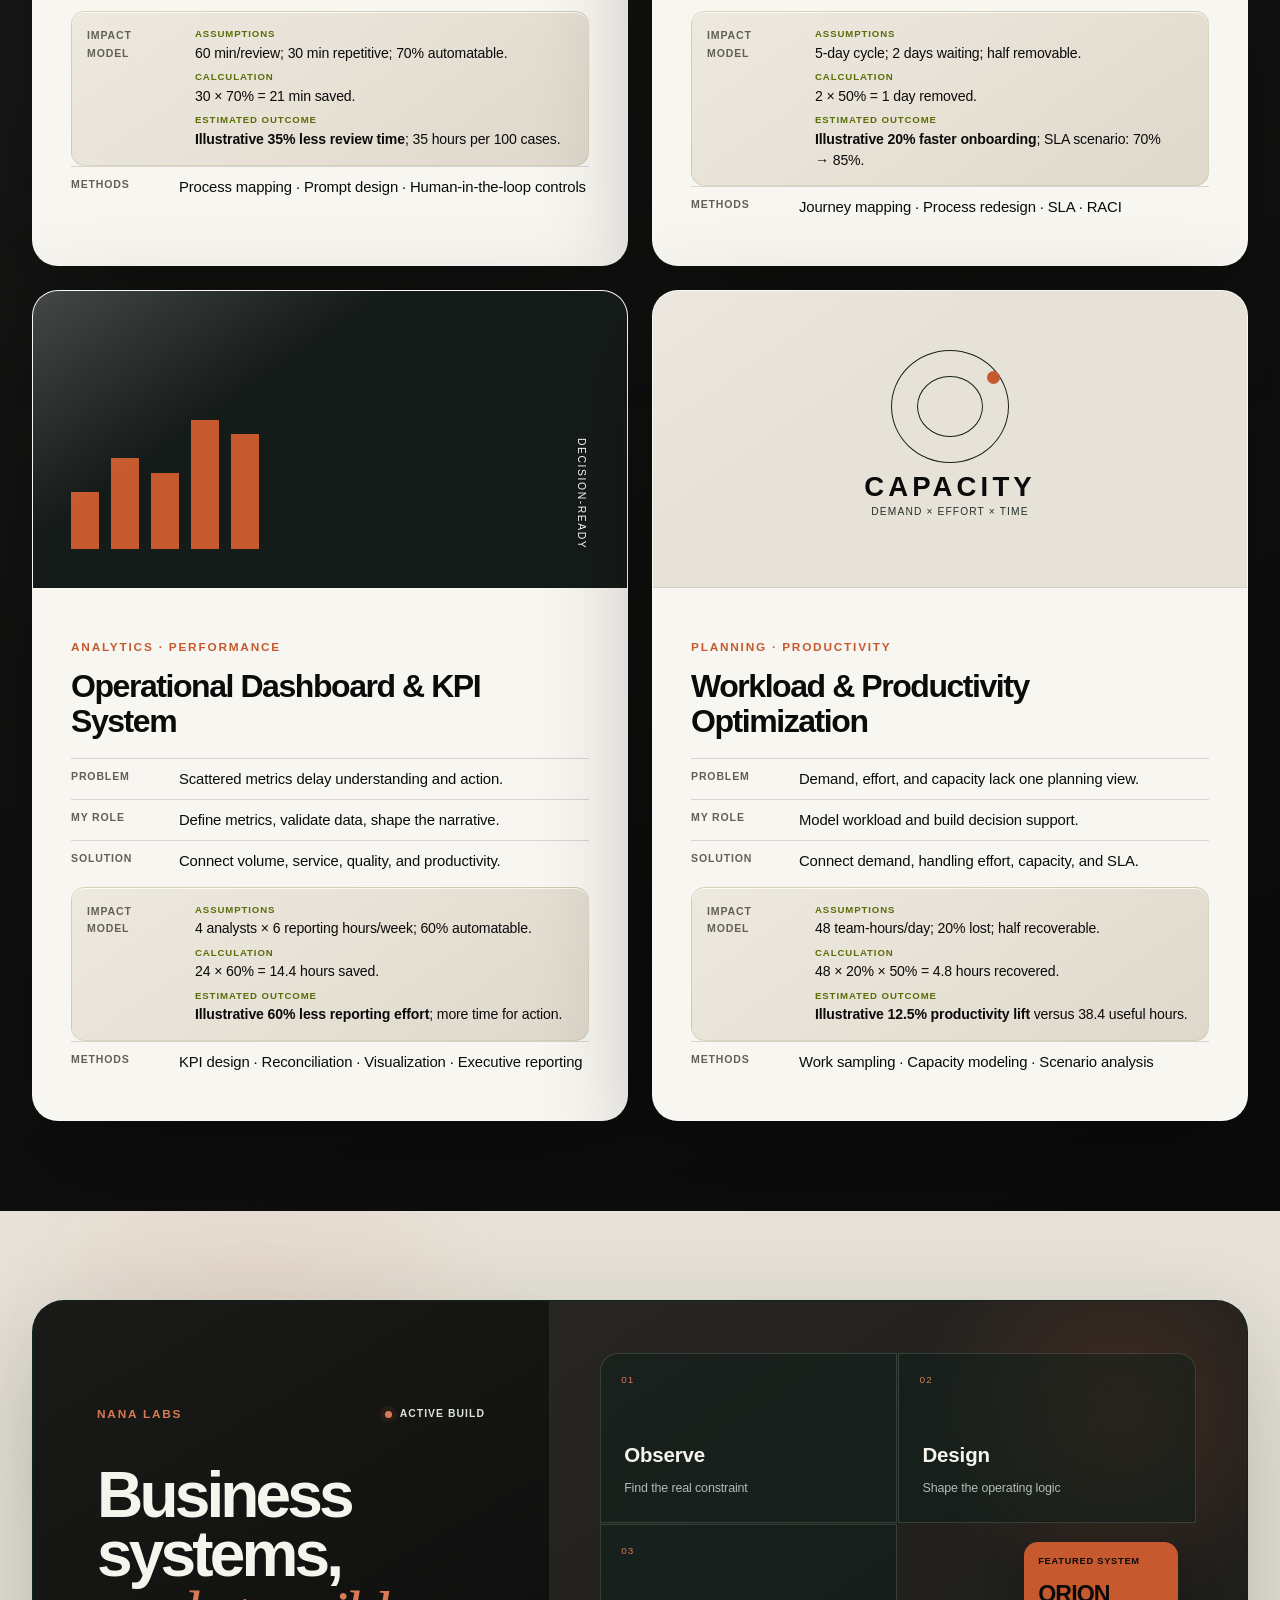
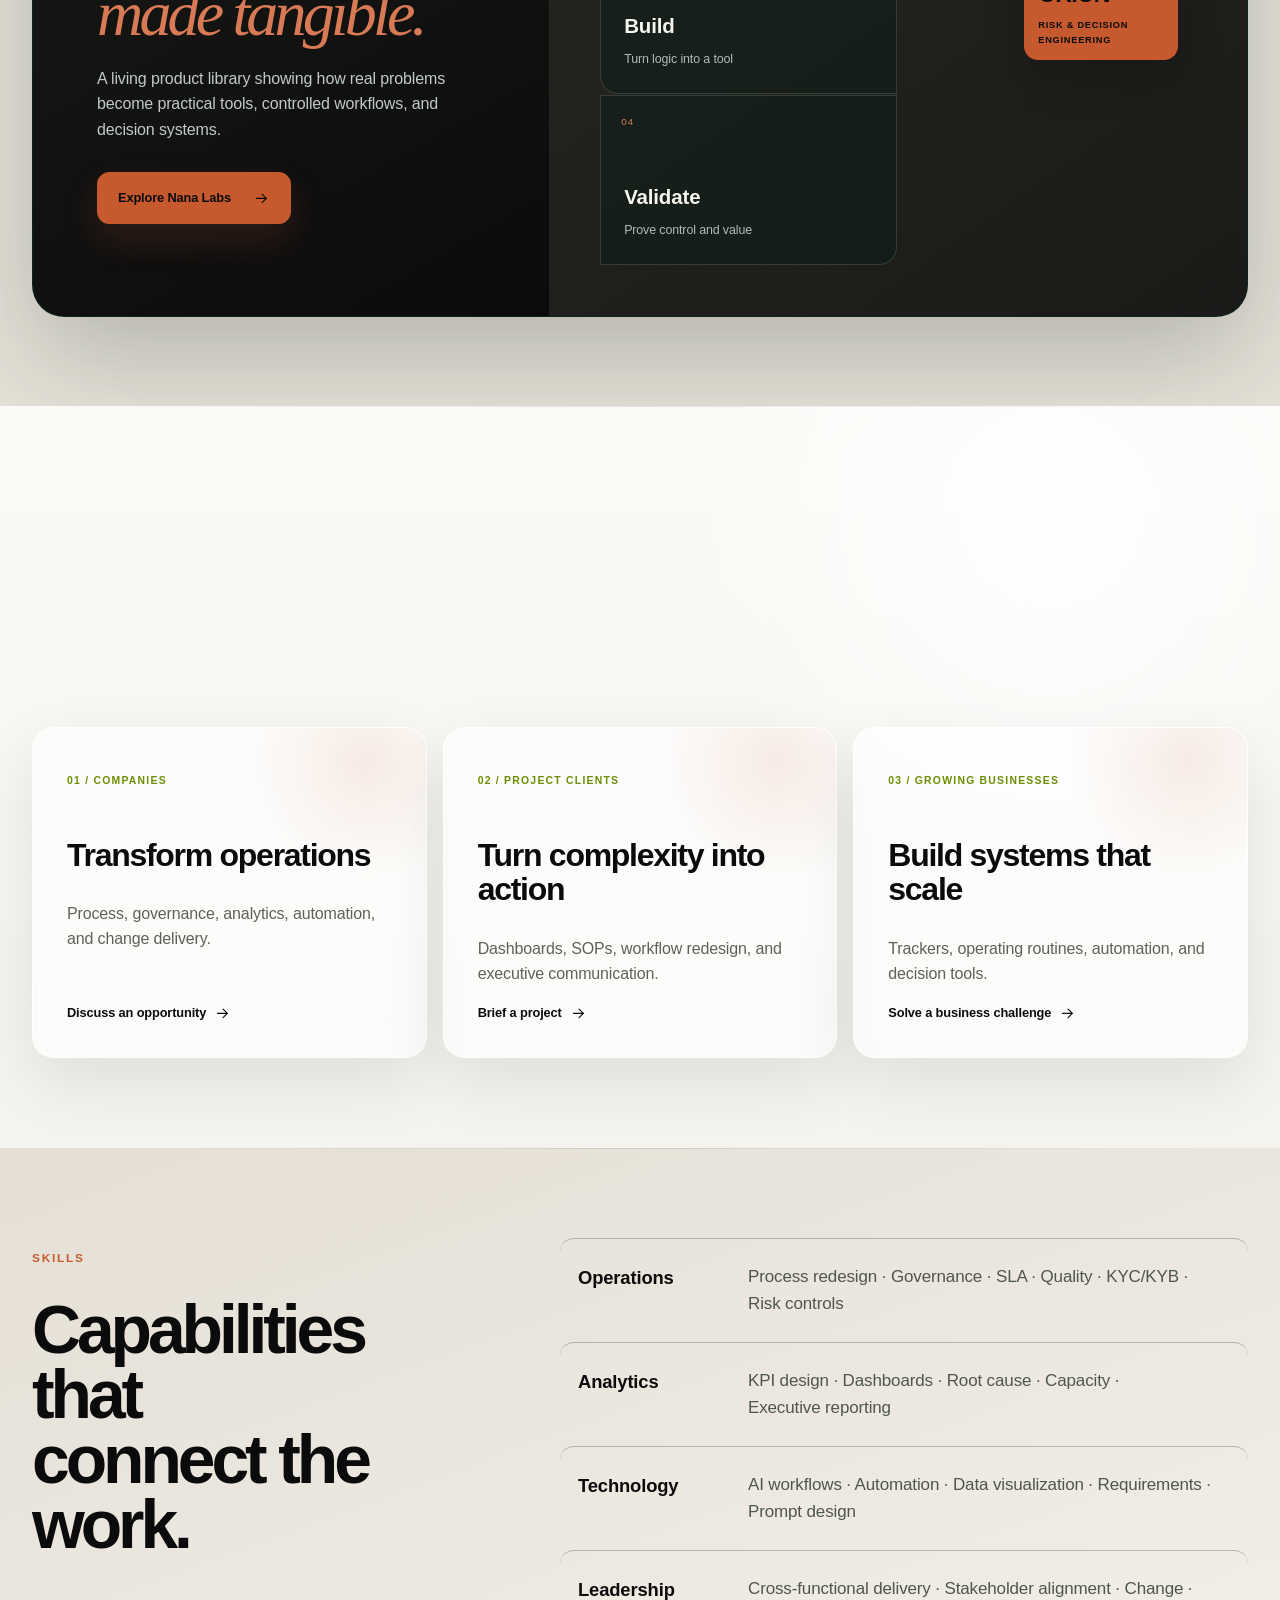
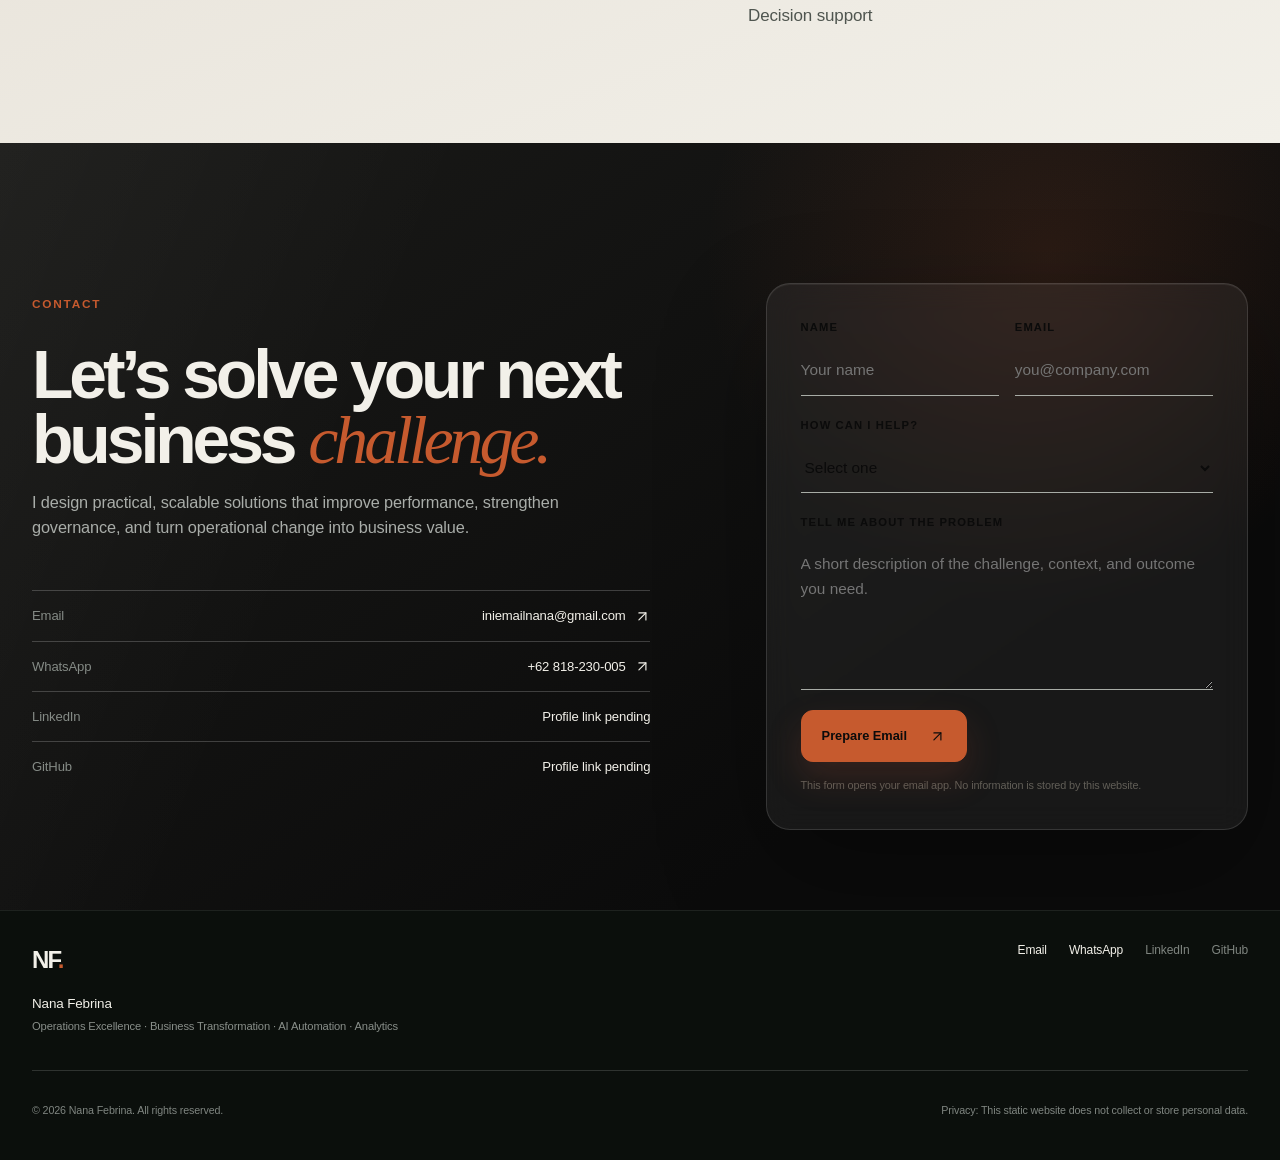
==== commit 54c047c2: "feat: introduce obsidian copper brand palette" ====
--- a/index.html
+++ b/index.html
@@ -5,7 +5,7 @@
   <meta name="viewport" content="width=device-width, initial-scale=1">
   <title>Nana Febrina — Operations Excellence &amp; Business Transformation</title>
   <meta name="description" content="Nana Febrina designs practical operating solutions that improve efficiency, strengthen governance, automate work, and sharpen business decisions.">
-  <meta name="theme-color" content="#0d2f2b">
+  <meta name="theme-color" content="#0B0B0B">
   <link rel="canonical" href="https://nanalabs.id/">
   <link rel="icon" href="assets/favicon.svg" type="image/svg+xml">
   <link rel="preload" as="image" href="assets/nana-hero-portrait-20260802-800.jpg" imagesrcset="assets/nana-hero-portrait-20260802-512.jpg 512w, assets/nana-hero-portrait-20260802-800.jpg 800w" imagesizes="(max-width: 700px) calc(100vw - 28px), (max-width: 900px) min(calc(100vw - 40px), 640px), 44vw" type="image/jpeg">
--- a/brand-system.css
+++ b/brand-system.css
@@ -1,23 +1,39 @@
 /* Nana Labs 2026 brand system — a single presentation layer shared by every public page. */
 :root {
-  --brand-night: #071612;
-  --brand-deep: #0b2922;
-  --brand-forest: #123e34;
-  --brand-paper: #f4f3ec;
-  --brand-mist: #e9ece3;
-  --brand-lime: #c7e83f;
-  --brand-lime-soft: #e2f16e;
-  --brand-ink: #101512;
-  --brand-muted: #66706a;
-  --brand-line: rgba(17, 31, 25, .14);
-  --brand-glow: 0 32px 90px rgba(7, 31, 25, .16), 0 8px 24px rgba(7, 31, 25, .08);
+  --brand-night: #0b0b0b;
+  --brand-deep: #1a1a18;
+  --brand-forest: #242320;
+  --brand-paper: #f2f0e9;
+  --brand-mist: #e7e2d8;
+  --brand-lime: #c65a2e;
+  --brand-lime-soft: #9e4930;
+  --brand-ink: #0b0b0b;
+  --brand-muted: #625f58;
+  --brand-line: rgba(11, 11, 11, .14);
+  --brand-glow: 0 32px 90px rgba(11, 11, 11, .14), 0 8px 24px rgba(11, 11, 11, .08);
   --brand-glow-dark: 0 40px 110px rgba(0, 0, 0, .30), inset 0 1px rgba(255, 255, 255, .06);
   --brand-radius: clamp(20px, 2vw, 30px);
 }
 
+/* Centralized compatibility tokens keep legacy components on the same palette. */
+:root {
+  --accent: #c65a2e;
+  --accent-dark: #9e4930;
+  --paper: #f2f0e9;
+  --ink: #0b0b0b;
+  --deep: #0b0b0b;
+  --muted: #625f58;
+  --line: rgba(11, 11, 11, .14);
+  --labs-night: #0b0b0b;
+  --labs-deep: #1a1a18;
+  --labs-cream: #f2f0e9;
+  --labs-mist: #e7e2d8;
+  --labs-lime: #c65a2e;
+}
+
 html { background: var(--brand-night); }
 body { background: var(--brand-paper); font-size: 17px; line-height: 1.62; }
-body::before { content: ""; position: fixed; inset: 0; z-index: -1; pointer-events: none; background: radial-gradient(circle at 82% 8%, rgba(199,232,63,.11), transparent 28%), radial-gradient(circle at 8% 42%, rgba(29,94,77,.08), transparent 31%); }
+body::before { content: ""; position: fixed; inset: 0; z-index: -1; pointer-events: none; background: radial-gradient(circle at 82% 8%, rgba(198,90,46,.10), transparent 28%), radial-gradient(circle at 8% 42%, rgba(158,73,48,.06), transparent 31%); }
 .container { width: min(calc(100% - clamp(32px, 5vw, 88px)), 1240px); }
 .section, .story-section { padding-block: clamp(72px, 7vw, 108px); }
 .section-kicker, .eyebrow, .project-tag, .lab-label, .labs-kicker, .story-no, .workflow-panel-label { font-size: .74rem; font-weight: 850; letter-spacing: .15em; }
@@ -34,17 +50,17 @@
 .site-nav .nav-cta { min-height: 46px; display: inline-flex; align-items: center; gap: 10px; padding: 10px 17px; border-radius: 12px; box-shadow: 0 12px 26px rgba(8,22,18,.18); }
 
 /* Home hero: sharper commercial hierarchy and cinematic portrait treatment. */
-.hero { min-height: 100svh; padding-top: 126px; background: radial-gradient(circle at 76% 22%, rgba(199,232,63,.15), transparent 25%), radial-gradient(circle at 10% 75%, rgba(21,80,66,.08), transparent 32%), linear-gradient(145deg, #f8f7f1, #eeefe6); }
+.hero { min-height: 100svh; padding-top: 126px; background: radial-gradient(circle at 76% 22%, rgba(198,90,46,.13), transparent 25%), radial-gradient(circle at 10% 75%, rgba(158,73,48,.06), transparent 32%), linear-gradient(145deg, #f7f5ee, #e9e4db); }
 .hero-grid { gap: clamp(48px, 7vw, 100px); }
 .hero-copy { max-width: 720px; padding-bottom: 0; }
 .hero h1 { margin: clamp(42px, 5vw, 70px) 0 38px; font-size: clamp(5.6rem, 9.6vw, 9.1rem); filter: drop-shadow(0 12px 30px rgba(12,27,21,.07)); }
 .headline { max-width: 700px; font-size: .83rem; line-height: 1.65; letter-spacing: .105em; }
-.hero-statement { max-width: 680px; margin: 26px 0 30px; font-size: clamp(1.25rem, 1.75vw, 1.58rem); color: #3f4a44; }
+.hero-statement { max-width: 680px; margin: 26px 0 30px; font-size: clamp(1.25rem, 1.75vw, 1.58rem); color: #4f4b45; }
 .hero-scope { border-color: rgba(17,31,25,.16); background: rgba(17,31,25,.11); box-shadow: 0 22px 54px rgba(11,31,24,.09); }
 .hero-scope div { background: rgba(250,250,246,.82); }
 .hero-scope strong { font-size: .88rem; }
 .button { border-radius: 12px; min-height: 52px; padding-inline: 20px; }
-.button-primary { box-shadow: 0 16px 34px rgba(112,145,8,.18); }
+.button-primary { box-shadow: 0 16px 34px rgba(158,73,48,.22); }
 .button:hover { transform: translateY(-3px); }
 .hero-portrait { overflow: hidden; border: 1px solid rgba(255,255,255,.72); border-radius: var(--brand-radius); box-shadow: 0 42px 100px rgba(8,28,22,.23), 0 12px 32px rgba(8,28,22,.12); }
 .hero-portrait::after { content: ""; position: absolute; inset: 0; z-index: 1; pointer-events: none; background: linear-gradient(180deg, transparent 58%, rgba(4,18,14,.32)); }
@@ -53,20 +69,20 @@
 .hero-portrait figcaption { position: absolute; z-index: 2; right: 18px; bottom: 16px; left: 18px; padding: 11px 13px; border: 1px solid rgba(255,255,255,.22); border-radius: 10px; background: rgba(6,20,16,.52); color: #f5f6f0; backdrop-filter: blur(14px); }
 
 /* Shared editorial sections and cards. */
-.impact-strip { position: relative; padding-block: clamp(60px, 6vw, 88px); background: linear-gradient(180deg, #f0f1e9, #e7eadf); }
+.impact-strip { position: relative; padding-block: clamp(60px, 6vw, 88px); background: linear-gradient(180deg, #eeeae2, #e4ded4); }
 .impact-grid { gap: 12px; }
 .impact-card { min-height: 200px; padding: 26px 23px; border-radius: 20px; background: linear-gradient(145deg, rgba(255,255,255,.78), rgba(244,246,238,.56)); box-shadow: 0 20px 55px rgba(15,37,29,.08), inset 0 1px rgba(255,255,255,.8); }
 .impact-card strong { font-size: clamp(1.35rem, 2vw, 1.8rem); }
 .impact-card > span:not(.impact-icon) { font-size: .94rem; }
 .impact-card small { font-size: .78rem; }
-.about-grid { padding: clamp(38px, 5vw, 68px); border-radius: var(--brand-radius); background: radial-gradient(circle at 90% 10%, rgba(199,232,63,.13), transparent 24%), rgba(255,255,255,.57); box-shadow: var(--brand-glow); }
+.about-grid { padding: clamp(38px, 5vw, 68px); border-radius: var(--brand-radius); background: radial-gradient(circle at 90% 10%, rgba(198,90,46,.11), transparent 24%), rgba(255,255,255,.57); box-shadow: var(--brand-glow); }
 .about-copy > p { font-size: 1.05rem; }
 .about-copy .lead { font-size: clamp(1.42rem, 2.2vw, 1.9rem); }
 .principles { gap: 8px; }
 .principles span { padding: 11px 13px; border: 1px solid var(--brand-line); border-radius: 999px; background: rgba(255,255,255,.58); text-align: center; }
-.section-ink { background: radial-gradient(circle at 88% 12%, rgba(199,232,63,.10), transparent 25%), linear-gradient(145deg, #09201a, #06130f 70%); }
+.section-ink { background: radial-gradient(circle at 88% 12%, rgba(198,90,46,.10), transparent 25%), linear-gradient(145deg, #1a1a18, #0b0b0b 70%); }
 .service-row { min-height: 102px; padding: 26px 18px; border-radius: 16px; transition: background .28s, transform .28s, border-color .28s; }
-.service-row:hover { transform: translateX(5px); background: rgba(255,255,255,.055); border-color: rgba(199,232,63,.34); }
+.service-row:hover { transform: translateX(5px); background: rgba(255,255,255,.055); border-color: rgba(198,90,46,.42); }
 .service-row h3 { font-size: clamp(1.5rem, 2.7vw, 2.45rem); }
 .service-row p { font-size: 1rem; }
 .experience-item { border-radius: 18px; transition: padding .28s, background .28s; }
@@ -75,7 +91,7 @@
 .experience-item p { font-size: 1rem; }
 
 /* Selected work: aligned product covers and denser case-study cards. */
-.work-section { background: radial-gradient(circle at 78% 5%, rgba(199,232,63,.09), transparent 25%), linear-gradient(155deg, #08231d, #06130f); }
+.work-section { background: radial-gradient(circle at 78% 5%, rgba(198,90,46,.09), transparent 25%), linear-gradient(155deg, #1a1a18, #0b0b0b); }
 .project-grid { gap: 24px; align-items: stretch; }
 .project-card { border-radius: 26px; border-color: rgba(255,255,255,.18); box-shadow: var(--brand-glow-dark); }
 .project-card:hover { transform: translateY(-6px); }
@@ -84,49 +100,49 @@
 .project-body h3 { font-size: clamp(1.72rem, 2.5vw, 2.2rem); }
 .project-body dd { font-size: .93rem; }
 .impact-model p { font-size: .88rem; }
-.impact-row { background: linear-gradient(145deg, #eff2e5, #e4ead8); }
+.impact-row { background: linear-gradient(145deg, #eee9df, #dfd8cc); }
 .project-visual.visual-work { min-height: 280px; }
 .project-visual.visual-work .orbit { width: 118px; height: 118px; }
 .project-visual.visual-work > small { color: #26302b; font-size: .64rem; }
 
 /* Commercial pathways and contact. */
 .help-grid { gap: 16px; }
-.help-card { min-height: 320px; border-radius: 22px; background: radial-gradient(circle at 85% 10%, rgba(199,232,63,.12), transparent 26%), rgba(255,255,255,.66); box-shadow: 0 24px 64px rgba(11,34,26,.09); }
+.help-card { min-height: 320px; border-radius: 22px; background: radial-gradient(circle at 85% 10%, rgba(198,90,46,.11), transparent 26%), rgba(255,255,255,.66); box-shadow: 0 24px 64px rgba(11,11,11,.09); }
 .help-card h3 { font-size: clamp(1.65rem, 2.5vw, 2.1rem); }
 .help-card > p:last-of-type { font-size: 1rem; }
-.skills-section { background: linear-gradient(160deg, #e7ebe0, #f4f3ec); }
+.skills-section { background: linear-gradient(160deg, #e5dfd5, #f2f0e9); }
 .skill-group { padding: 22px; border: 1px solid var(--brand-line); border-radius: 18px; background: rgba(255,255,255,.5); }
 .skill-group li { font-size: .96rem; }
-.contact { background: radial-gradient(circle at 82% 15%, rgba(199,232,63,.14), transparent 28%), linear-gradient(145deg, #0c2e26, #071612 75%); }
+.contact { background: radial-gradient(circle at 82% 15%, rgba(198,90,46,.14), transparent 28%), linear-gradient(145deg, #1a1a18, #0b0b0b 75%); }
 .contact-form { border: 1px solid rgba(255,255,255,.13); border-radius: 24px; background: rgba(255,255,255,.055); box-shadow: var(--brand-glow-dark); backdrop-filter: blur(14px); }
 .contact-form input, .contact-form select, .contact-form textarea { min-height: 50px; font-size: .96rem; }
 .footer { border-top: 1px solid rgba(255,255,255,.08); }
 
 /* Nana Labs product-library system. */
-.home-labs { background: radial-gradient(circle at 20% 20%, rgba(199,232,63,.10), transparent 24%), #e9ece3; }
+.home-labs { background: radial-gradient(circle at 20% 20%, rgba(198,90,46,.10), transparent 24%), #e7e2d8; }
 .home-labs-card { border-radius: 32px; box-shadow: 0 40px 110px rgba(7,31,25,.23); }
-.home-labs-copy { background: linear-gradient(150deg, #0b2b24, #071b16); }
-.home-labs-visual { background: radial-gradient(circle at 82% 18%, rgba(199,232,63,.18), transparent 26%), linear-gradient(145deg, #16473b, #0e3028); }
+.home-labs-copy { background: linear-gradient(150deg, #1a1a18, #0b0b0b); }
+.home-labs-visual { background: radial-gradient(circle at 82% 18%, rgba(198,90,46,.18), transparent 26%), linear-gradient(145deg, #282622, #1a1a18); }
 .labs-flow-step { min-height: 170px; }
 .labs-flow-step strong { font-size: 1.28rem; }
 .labs-flow-step small { font-size: .78rem; }
 .labs-product-note { box-shadow: 0 18px 38px rgba(2,17,13,.32); }
 .labs-page { background: var(--brand-paper); }
-.labs-hero { min-height: 80svh; background: radial-gradient(circle at 78% 12%, rgba(199,232,63,.16), transparent 28%), linear-gradient(145deg, #f8f7f1, #e9ece2); }
+.labs-hero { min-height: 80svh; background: radial-gradient(circle at 78% 12%, rgba(198,90,46,.14), transparent 28%), linear-gradient(145deg, #f7f5ee, #e7e2d8); }
 .labs-hero-copy > p:last-child { font-size: clamp(1.2rem, 2vw, 1.55rem); }
 .labs-hero-aside { padding: 30px; border: 1px solid var(--brand-line); border-radius: 20px; background: rgba(255,255,255,.44); box-shadow: var(--brand-glow); }
-.labs-library { background: radial-gradient(circle at 82% 10%, rgba(199,232,63,.1), transparent 26%), linear-gradient(145deg, #071813, #0a2922); }
+.labs-library { background: radial-gradient(circle at 82% 10%, rgba(198,90,46,.10), transparent 26%), linear-gradient(145deg, #0b0b0b, #1a1a18); }
 .lab-card { border-radius: 28px; box-shadow: var(--brand-glow-dark); }
 .lab-card-copy { padding: clamp(34px, 5vw, 72px); }
 .lab-card-copy > p { font-size: 1.02rem; }
-.lab-card-visual { background: radial-gradient(circle at 72% 18%, rgba(199,232,63,.17), transparent 29%), #0d332a; }
+.lab-card-visual { background: radial-gradient(circle at 72% 18%, rgba(198,90,46,.17), transparent 29%), #1a1a18; }
 .focus-column, .roadmap-track, .roadmap-future, .continue-card { border-radius: 20px; box-shadow: 0 22px 60px rgba(12,35,27,.08); }
 .focus-column p, .focus-item span, .roadmap-item span, .roadmap-future p { font-size: .88rem; }
 
 /* ORION keeps its confidentiality-safe story while gaining readable technical density. */
-.orion-hero { background: radial-gradient(circle at 76% 12%, rgba(199,232,63,.14), transparent 26%), linear-gradient(145deg, #06130f, #0b2922); }
+.orion-hero { background: radial-gradient(circle at 76% 12%, rgba(198,90,46,.14), transparent 26%), linear-gradient(145deg, #0b0b0b, #1a1a18); }
 .hero-system-map { border-radius: 24px; box-shadow: var(--brand-glow-dark); }
-.story-section.ink { background: radial-gradient(circle at 88% 5%, rgba(199,232,63,.075), transparent 25%), linear-gradient(145deg, #06130f, #0a201a); }
+.story-section.ink { background: radial-gradient(circle at 88% 5%, rgba(198,90,46,.075), transparent 25%), linear-gradient(145deg, #0b0b0b, #1a1a18); }
 .story-card, .principle-card, .status-column, .lesson-card, .direction-column { border-radius: 18px; }
 .story-card h3, .principle-card h3 { font-size: 1.08rem; }
 .story-card p, .principle-card p, .status-column li, .direction-column li, .lesson-card p { font-size: .86rem; line-height: 1.55; }
@@ -137,6 +153,59 @@
 .decision-outcomes strong { font-size: .8rem; }
 .decision-outcomes span, .architecture-flow li, .feedback-card p, .system-in-action p { font-size: .72rem; }
 .system-actions i { font-size: .68rem; }
+
+/* Material and accent normalization. This layer intentionally changes color only. */
+::selection { background: rgba(198, 90, 46, .28); color: var(--brand-ink); }
+:focus-visible { outline-color: var(--brand-lime); }
+.brand span,
+.hero h1 em,
+.section-heading h2 em,
+.contact h2 em,
+.section-kicker,
+.project-tag,
+.service-no,
+.story-no,
+.workflow-panel-label,
+.labs-kicker,
+.labs-flow-step span,
+.home-labs .section-kicker,
+.home-labs h2 em,
+.lab-card-copy h2 em,
+.orion-hero h1 em { color: var(--brand-lime); }
+.eyebrow span,
+.lab-status i,
+.progress-bar,
+.timeline-dot,
+.roadmap-dot { background: var(--brand-lime); box-shadow: 0 0 0 5px rgba(198,90,46,.10); }
+.button-primary,
+.home-labs .button-primary,
+.labs-product-note { background: var(--brand-lime); border-color: var(--brand-lime); color: var(--brand-night); }
+.button-primary:hover,
+.home-labs .button-primary:hover { background: var(--brand-lime-soft); border-color: var(--brand-lime-soft); color: var(--brand-paper); }
+.site-nav a:hover,
+.site-nav a.active { color: var(--brand-lime-soft); }
+.site-nav .nav-cta,
+.site-nav .nav-cta:hover { background: var(--brand-night); color: var(--brand-paper); }
+.home-labs .section-kicker,
+.home-labs h2 em,
+.labs-flow-step span { color: #d77a55; }
+.lab-status i { background: #d77a55; }
+.labs-flow-step:hover { background: rgba(198,90,46,.10); }
+.labs-product-note { border-color: rgba(198,90,46,.55); box-shadow: 0 18px 38px rgba(11,11,11,.28); }
+.project-visual.visual-work,
+.visual-dashboard,
+.visual-process,
+.visual-ai { background-color: var(--brand-mist); }
+.project-visual svg [fill="#B6D741"],
+.project-visual svg [fill="#bfd94f"],
+.project-visual svg [fill="#dbea66"] { fill: var(--brand-lime); }
+.project-visual svg [stroke="#B6D741"],
+.project-visual svg [stroke="#bfd94f"],
+.project-visual svg [stroke="#dbea66"] { stroke: var(--brand-lime); }
+.workflow-panel,
+.architecture-panel,
+.system-in-action,
+.hero-system-map { border-color: rgba(198,90,46,.18); }
 
 @media (max-width: 900px) {
   body { font-size: 16px; }
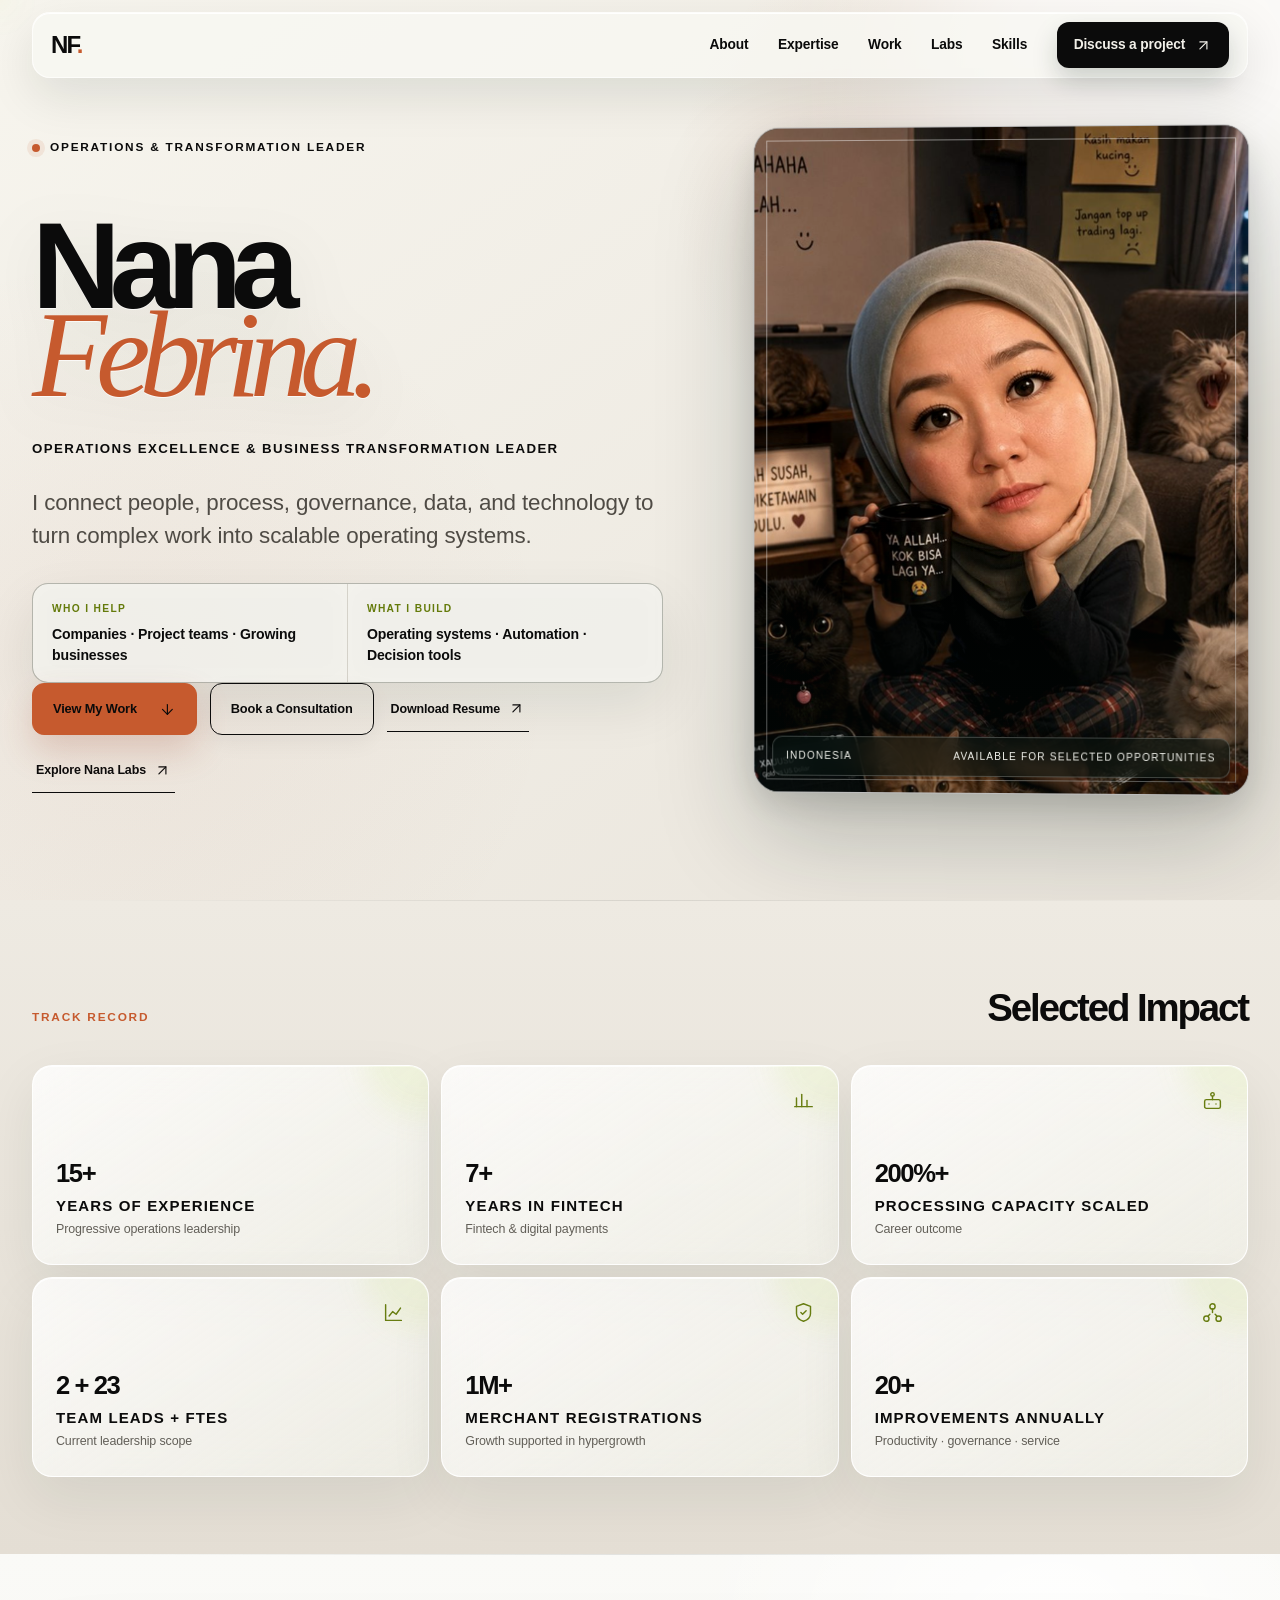
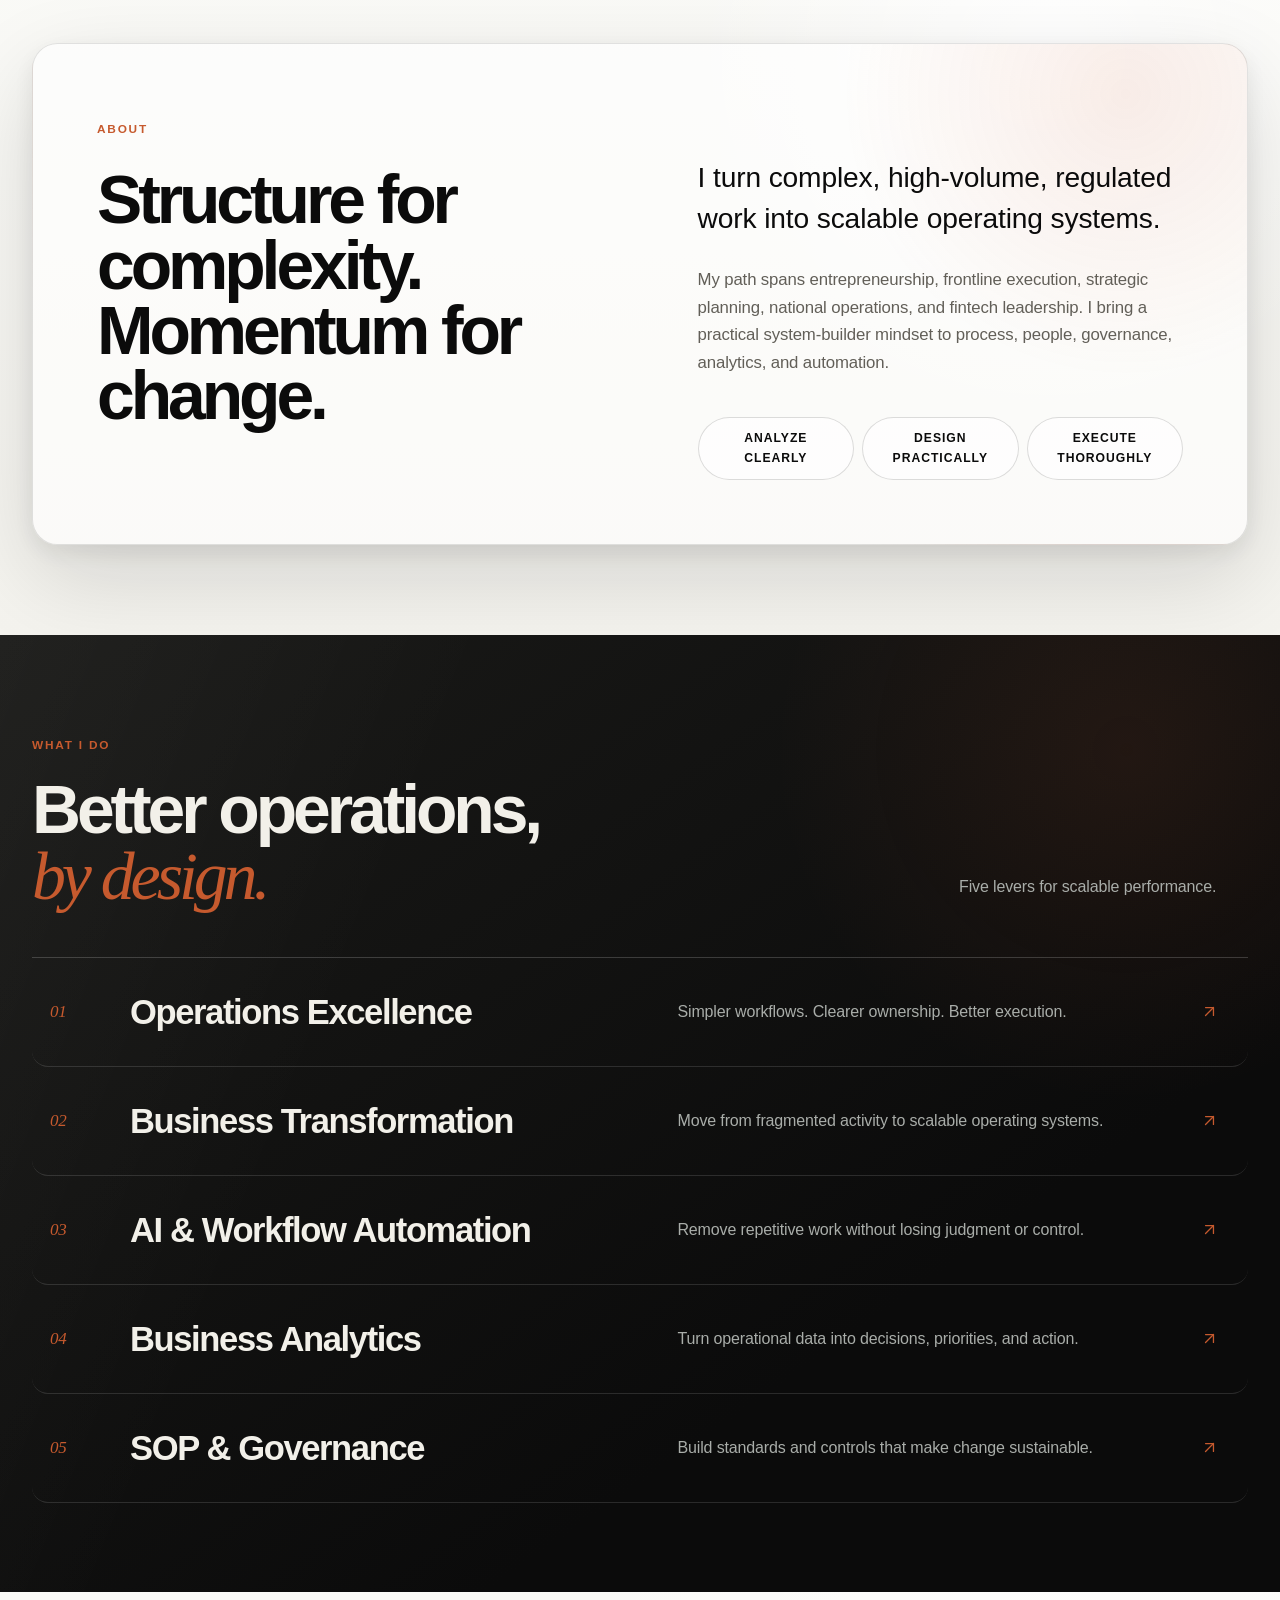
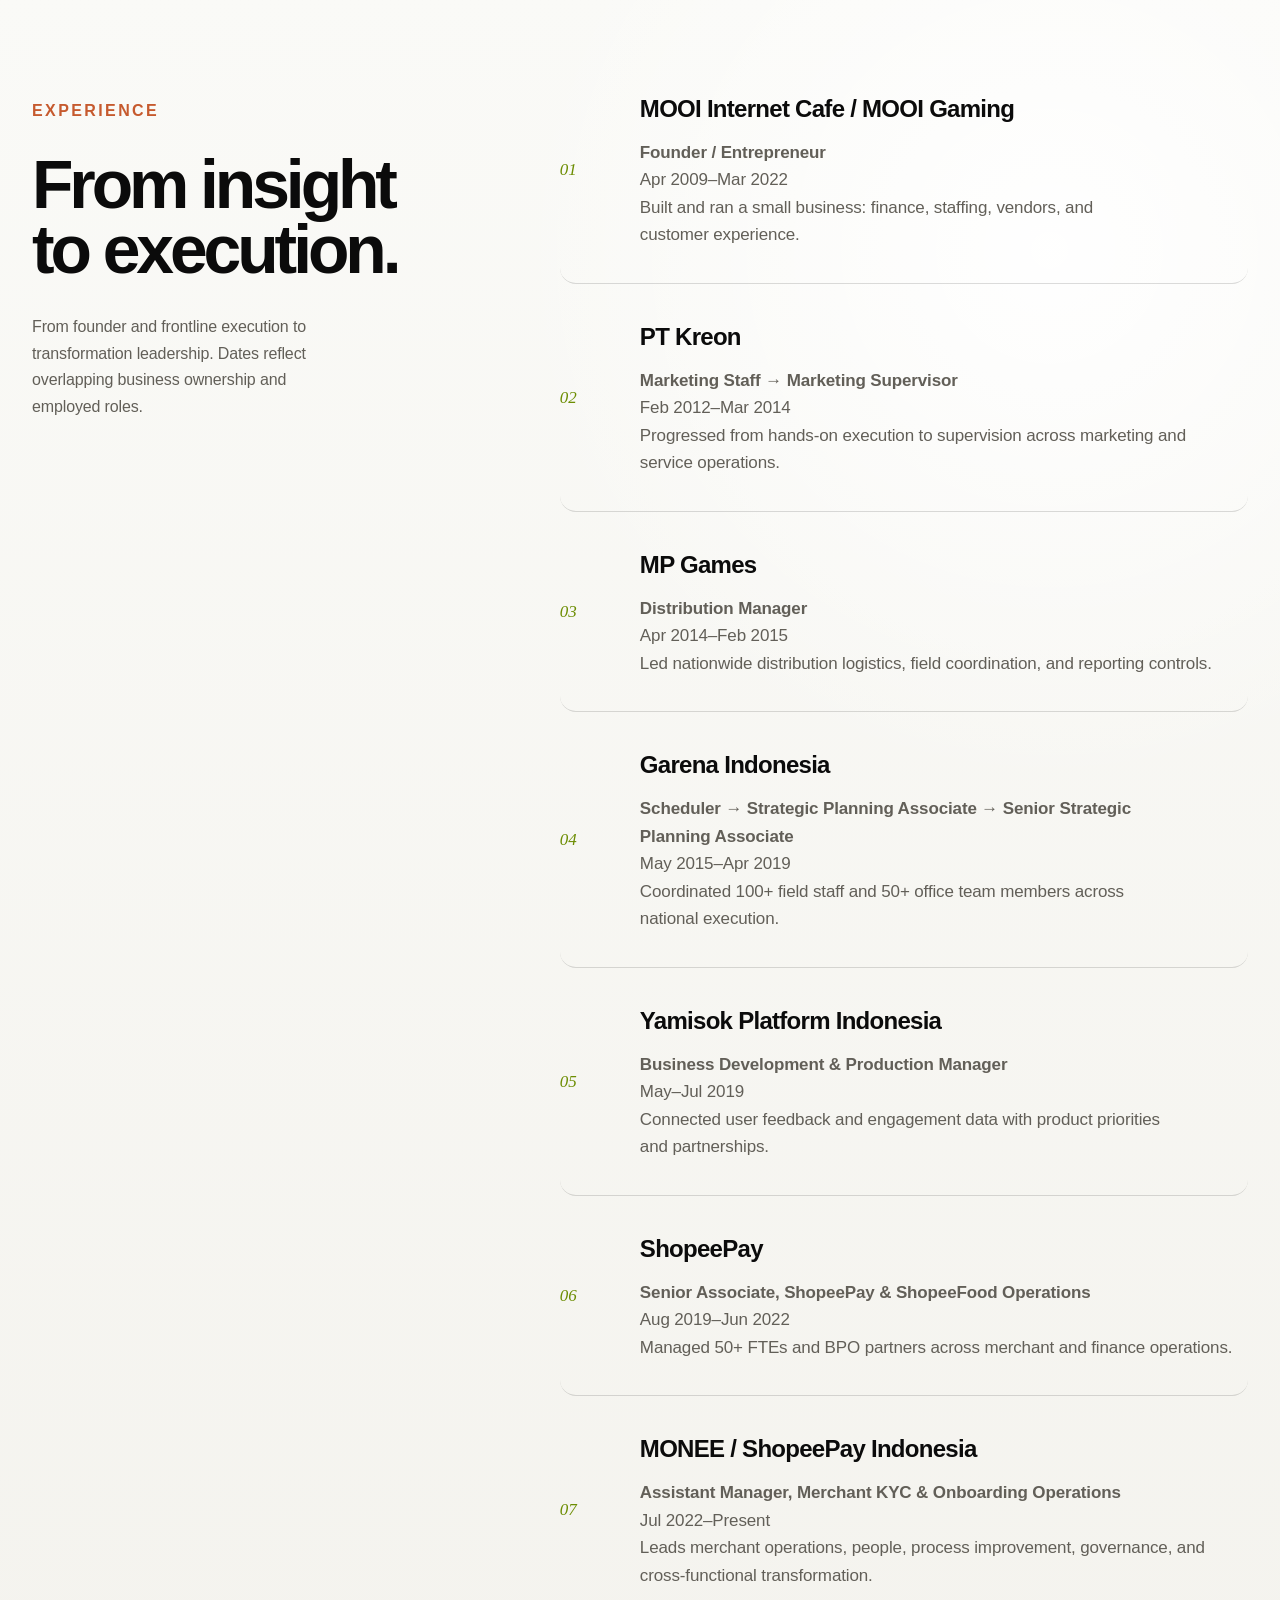
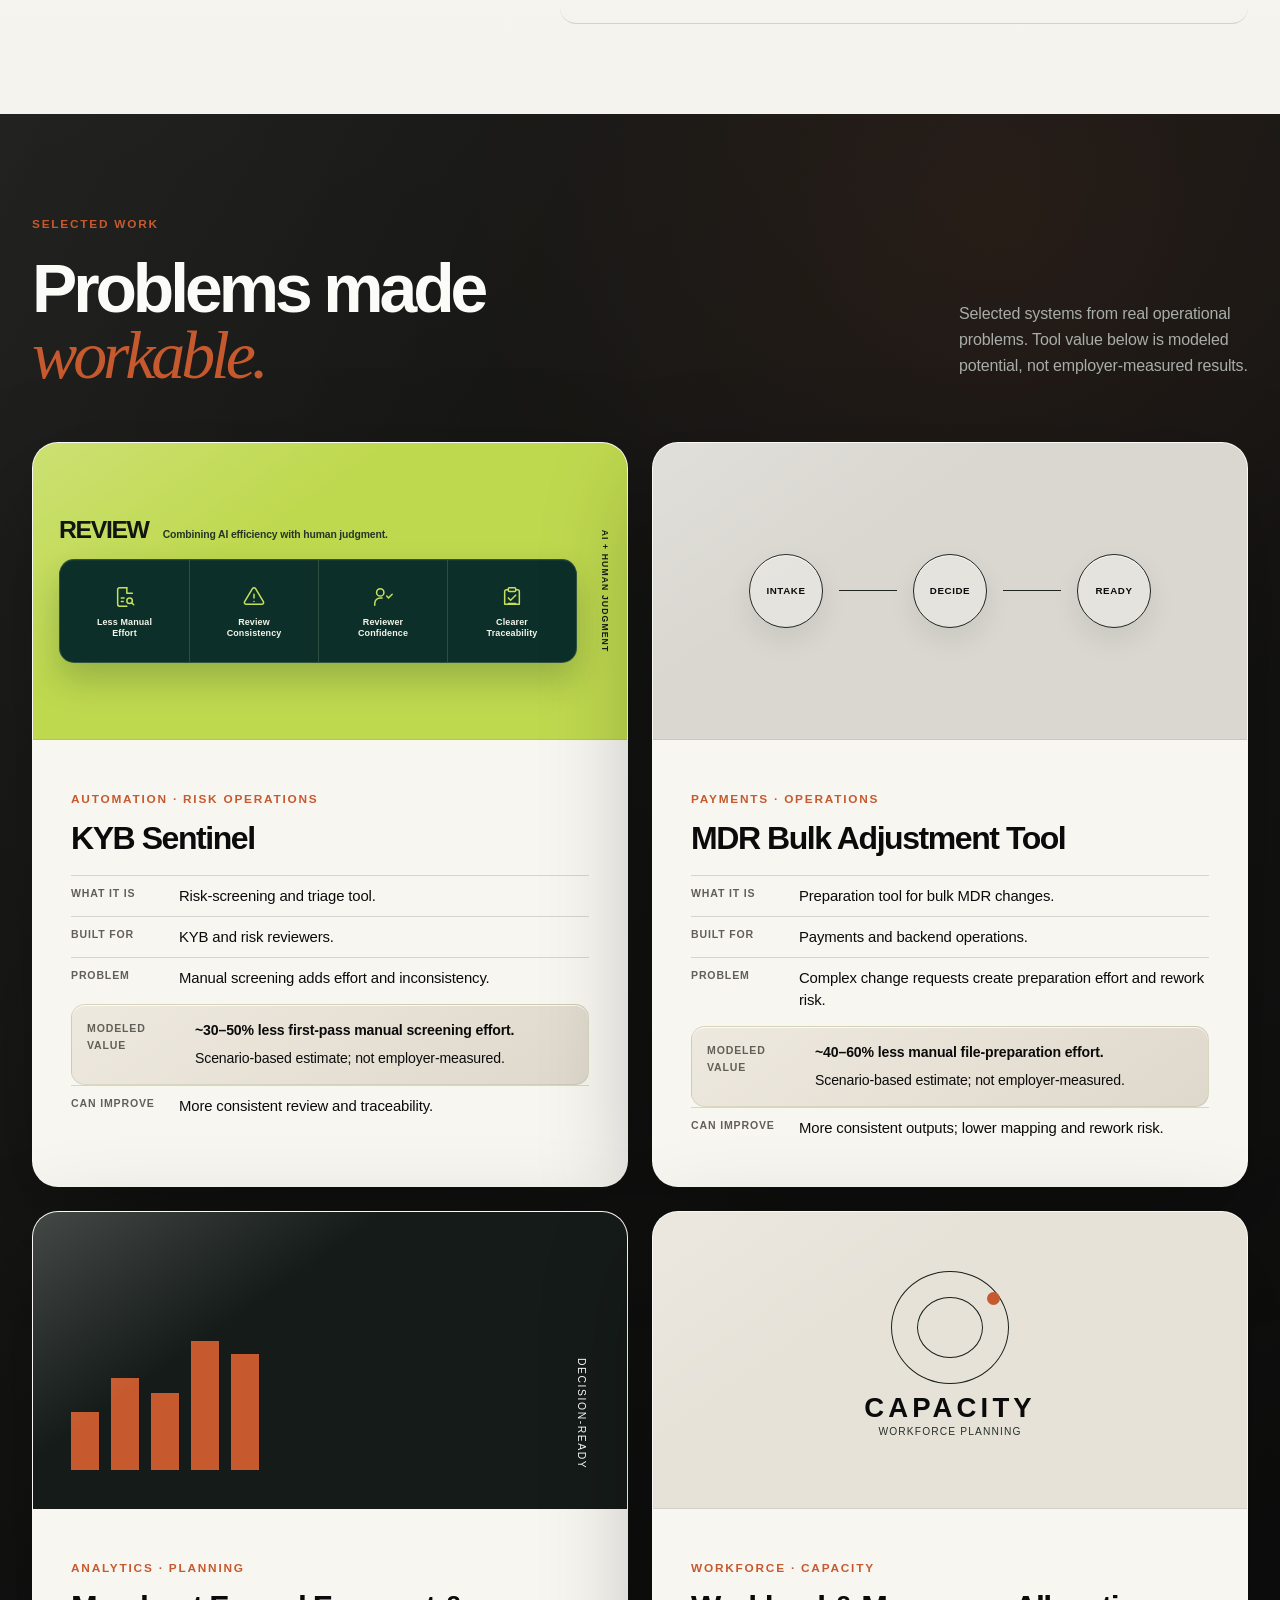
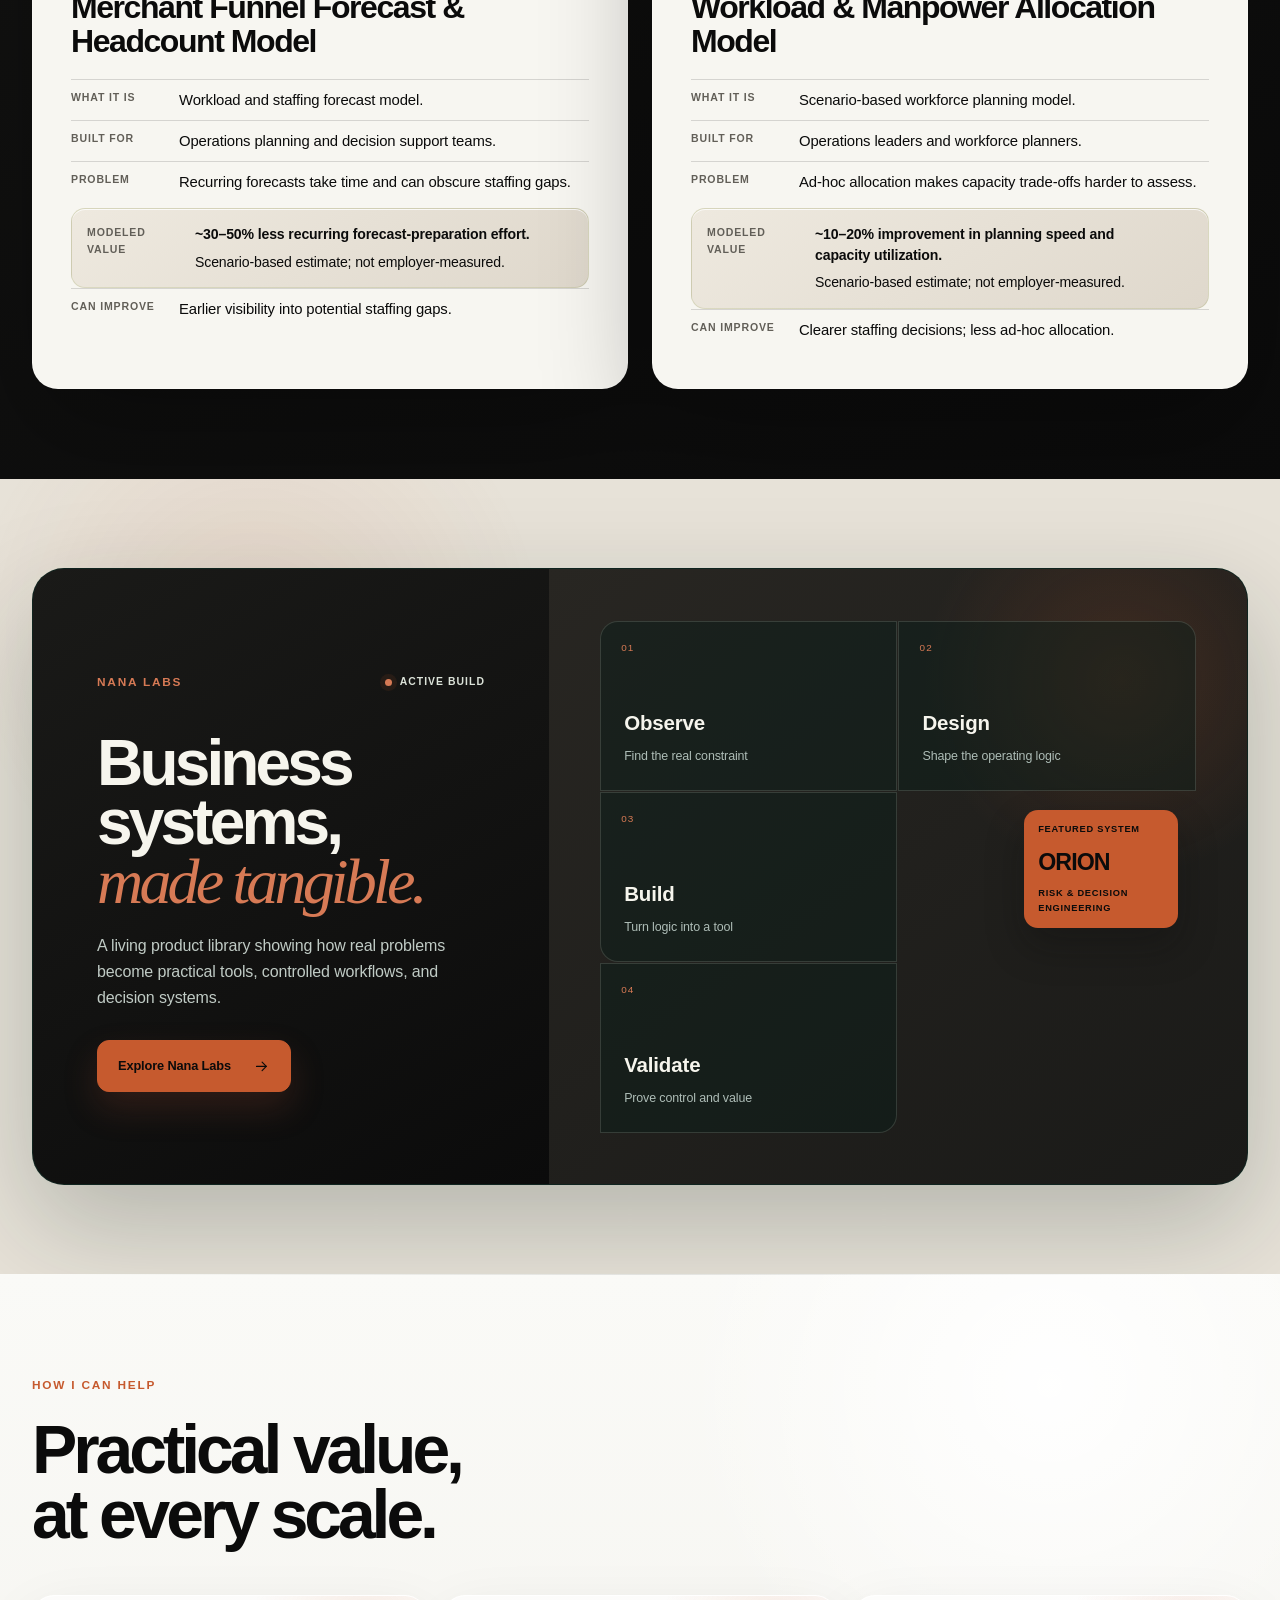
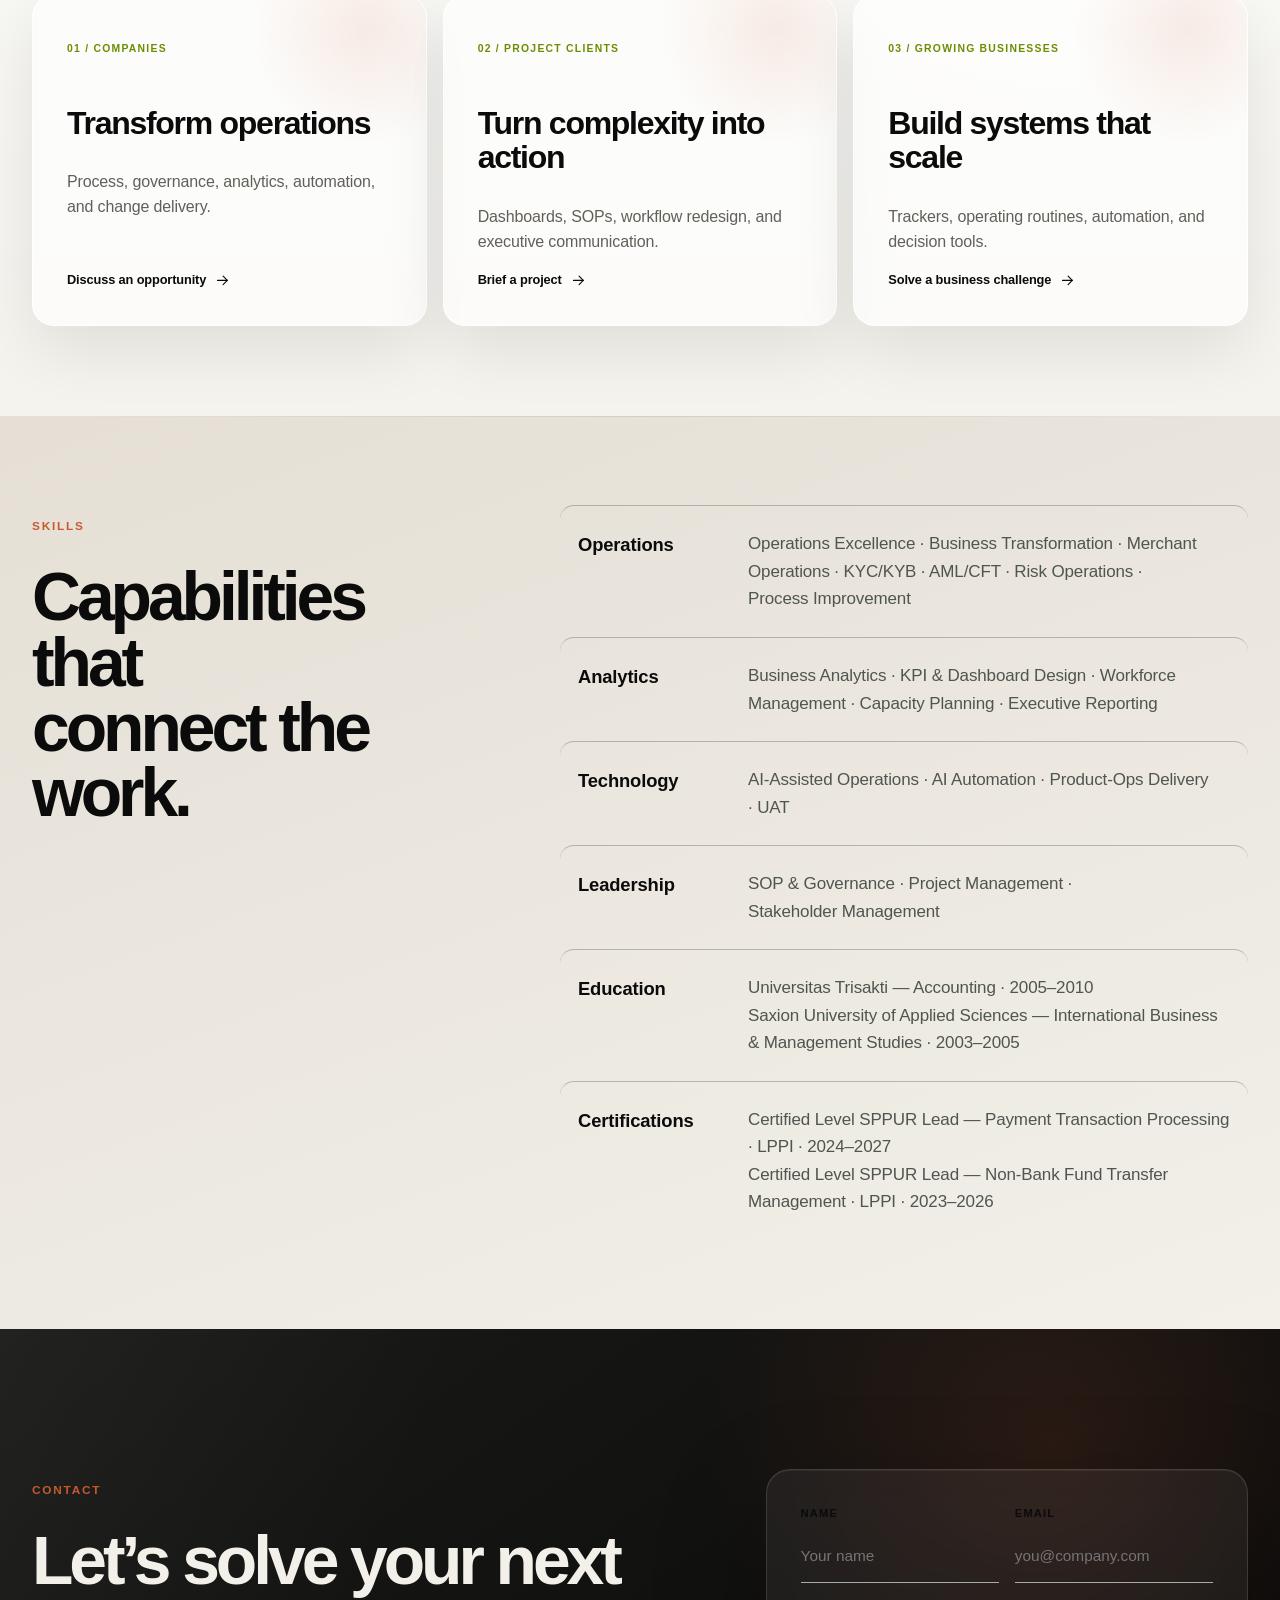
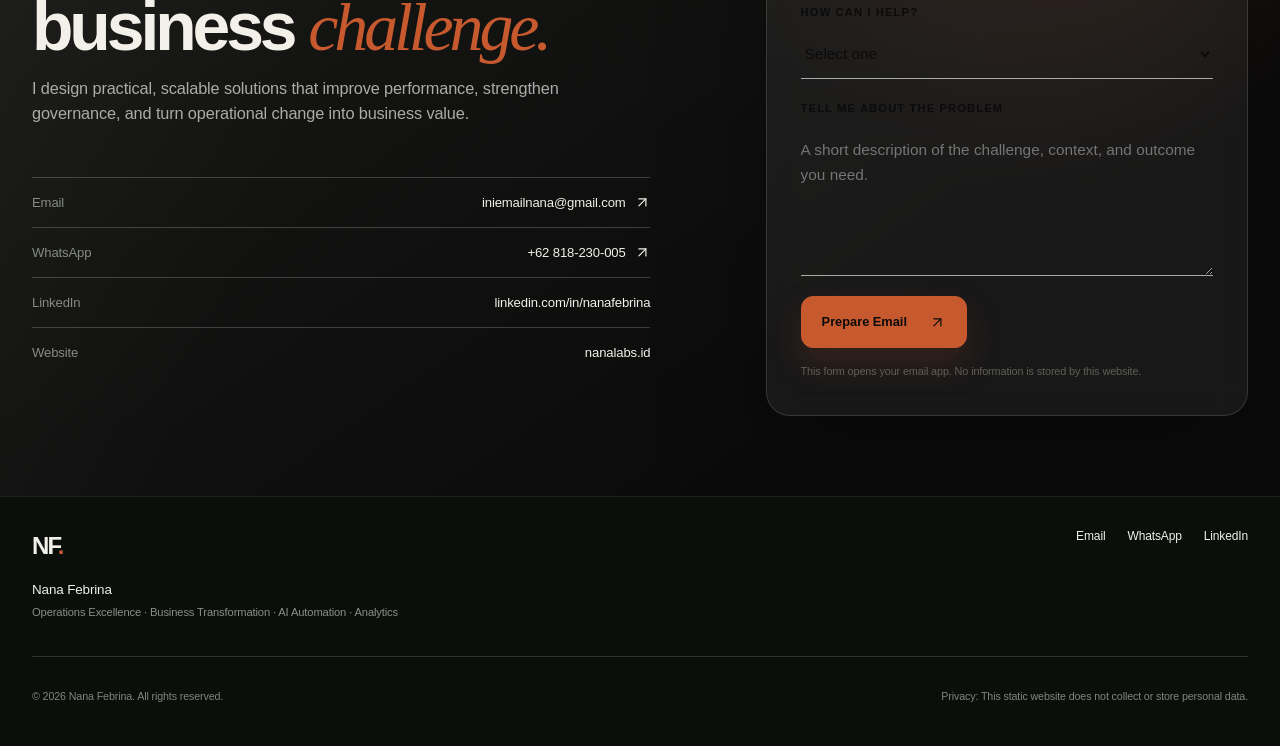
==== commit c3b9067b: "content: sync NanaLabs with September 2026 CV" ====
--- a/index.html
+++ b/index.html
@@ -3,22 +3,22 @@
 <head>
   <meta charset="utf-8">
   <meta name="viewport" content="width=device-width, initial-scale=1">
-  <title>Nana Febrina — Operations Excellence &amp; Business Transformation</title>
-  <meta name="description" content="Nana Febrina designs practical operating solutions that improve efficiency, strengthen governance, automate work, and sharpen business decisions.">
+  <title>Nana Febrina — Operations Excellence &amp; Business Transformation Leader</title>
+  <meta name="description" content="Operations and transformation leader with 15+ years of experience, including 7+ in fintech and digital payments. Process, governance, analytics, and AI automation.">
   <meta name="theme-color" content="#0B0B0B">
   <link rel="canonical" href="https://nanalabs.id/">
   <link rel="icon" href="assets/favicon.svg" type="image/svg+xml">
   <link rel="preload" as="image" href="assets/nana-hero-portrait-20260802-800.jpg" imagesrcset="assets/nana-hero-portrait-20260802-512.jpg 512w, assets/nana-hero-portrait-20260802-800.jpg 800w" imagesizes="(max-width: 700px) calc(100vw - 28px), (max-width: 900px) min(calc(100vw - 40px), 640px), 44vw" type="image/jpeg">
   <meta property="og:type" content="website">
-  <meta property="og:title" content="Nana Febrina — Operations Excellence & Business Transformation">
-  <meta property="og:description" content="Operations excellence, business transformation, AI automation, and decision-ready analytics.">
+  <meta property="og:title" content="Nana Febrina — Operations Excellence &amp; Business Transformation Leader">
+  <meta property="og:description" content="15+ years connecting people, process, governance, data, and technology to build scalable operations.">
   <meta property="og:url" content="https://nanalabs.id/">
   <meta property="og:site_name" content="Nana Febrina">
   <meta property="og:image" content="https://nanalabs.id/assets/nana-hero-portrait-20260802-800.jpg">
   <meta property="og:image:alt" content="Portrait of Nana Febrina">
   <meta name="twitter:card" content="summary_large_image">
-  <meta name="twitter:title" content="Nana Febrina — Operations Excellence &amp; Business Transformation">
-  <meta name="twitter:description" content="Operations excellence, business transformation, AI automation, and decision-ready analytics.">
+  <meta name="twitter:title" content="Nana Febrina — Operations Excellence &amp; Business Transformation Leader">
+  <meta name="twitter:description" content="15+ years connecting people, process, governance, data, and technology to build scalable operations.">
   <meta name="twitter:image" content="https://nanalabs.id/assets/nana-hero-portrait-20260802-800.jpg">
   <meta name="twitter:image:alt" content="Portrait of Nana Febrina">
   <link rel="stylesheet" href="styles.css">
@@ -32,9 +32,33 @@
     "name": "Nana Febrina",
     "url": "https://nanalabs.id/",
     "image": "https://nanalabs.id/assets/nana-hero-portrait-20260802-800.jpg",
-    "jobTitle": "Operations Excellence, Business Transformation, AI Automation and Business Analytics",
+    "jobTitle": "Operations Excellence & Business Transformation Leader",
     "email": "mailto:iniemailnana@gmail.com",
-    "knowsAbout": ["Operations Excellence", "Business Transformation", "AI Automation", "Business Analytics", "Process Design", "KYC", "KYB", "Risk Operations"]
+    "knowsAbout": [
+      "Operations Excellence",
+      "Business Transformation",
+      "Merchant Operations",
+      "KYC/KYB",
+      "AML/CFT",
+      "Risk Operations",
+      "Digital Payments",
+      "Process Improvement",
+      "Workforce Management",
+      "Capacity Planning",
+      "Business Analytics",
+      "KPI & Dashboard Design",
+      "AI Automation",
+      "SOP & Governance",
+      "Product-Ops Delivery",
+      "UAT",
+      "Project Management",
+      "Stakeholder Management",
+      "Executive Reporting"
+    ],
+    "telephone": "+62 818-230-005",
+    "sameAs": [
+      "https://www.linkedin.com/in/nanafebrina"
+    ]
   }
   </script>
 </head>
@@ -57,10 +81,10 @@
     <section class="hero" id="top">
       <div class="container hero-grid">
         <div class="hero-copy reveal">
-          <p class="eyebrow"><span></span> Operations strategist &amp; transformation partner</p>
+          <p class="eyebrow"><span></span> Operations &amp; transformation leader</p>
           <h1>Nana<br><em>Febrina.</em></h1>
-          <p class="headline">Operations Excellence · Business Transformation · AI Automation · Business Analytics</p>
-          <p class="hero-statement">I design practical operating systems that simplify work, strengthen controls, automate decisions, and help businesses scale with clarity.</p>
+          <p class="headline">Operations Excellence &amp; Business Transformation Leader</p>
+          <p class="hero-statement">I connect people, process, governance, data, and technology to turn complex work into scalable operating systems.</p>
           <div class="hero-scope" role="group" aria-label="Who Nana helps and what she builds">
             <div><span>Who I help</span><strong>Companies · Project teams · Growing businesses</strong></div>
             <div><span>What I build</span><strong>Operating systems · Automation · Decision tools</strong></div>
@@ -68,8 +92,7 @@
           <div class="button-row">
             <a class="button button-primary" href="#work">View My Work <svg class="icon" aria-hidden="true" viewBox="0 0 24 24"><path d="M12 5v14"/><path d="m19 12-7 7-7-7"/></svg></a>
             <a class="button button-secondary" href="#contact">Book a Consultation</a>
-            <!-- REPLACE: Swap this placeholder file with the approved resume PDF. -->
-            <a class="text-link" href="assets/Nana-Febrina-Resume-PLACEHOLDER.txt" download>Download Resume <svg class="icon" aria-hidden="true" viewBox="0 0 24 24"><path d="M7 17 17 7"/><path d="M7 7h10v10"/></svg></a>
+            <a class="text-link" href="assets/Nana_Febrina_Resume.pdf" download>Download Resume <svg class="icon" aria-hidden="true" viewBox="0 0 24 24"><path d="M7 17 17 7"/><path d="M7 7h10v10"/></svg></a>
             <a class="text-link" href="labs.html">Explore Nana Labs <svg class="icon" aria-hidden="true" viewBox="0 0 24 24"><path d="M7 17 17 7"/><path d="M7 7h10v10"/></svg></a>
           </div>
         </div>
@@ -86,12 +109,12 @@
       <div class="container">
         <div class="impact-intro reveal"><p class="section-kicker">Track record</p><h2 id="impact-title">Selected Impact</h2></div>
         <div class="impact-grid">
-          <article class="impact-card reveal"><strong>8+</strong><span>Years in operations</span><small>Fintech &amp; digital payments</small></article>
-          <article class="impact-card reveal"><svg class="impact-icon" aria-hidden="true" viewBox="0 0 24 24"><path d="M4 19V9"/><path d="M10 19V5"/><path d="M16 19v-7"/><path d="M22 19H2"/></svg><strong>Transform</strong><span>Operations excellence</span><small>Process · governance · execution</small></article>
-          <article class="impact-card reveal"><svg class="impact-icon" aria-hidden="true" viewBox="0 0 24 24"><rect width="18" height="10" x="3" y="11" rx="2"/><circle cx="12" cy="5" r="2"/><path d="M12 7v4M8 16h.01M16 16h.01"/></svg><strong>Automate</strong><span>AI-enabled workflows</span><small>Less friction · stronger control</small></article>
-          <article class="impact-card reveal"><svg class="impact-icon" aria-hidden="true" viewBox="0 0 24 24"><path d="M3 3v18h18"/><path d="m7 16 4-5 4 3 5-7"/></svg><strong>Decide</strong><span>Analytics &amp; KPI design</span><small>Clear signals · focused action</small></article>
-          <article class="impact-card reveal"><svg class="impact-icon" aria-hidden="true" viewBox="0 0 24 24"><path d="M20 13c0 5-3.5 7.5-8 9-4.5-1.5-8-4-8-9V5l8-3 8 3Z"/><path d="m9 12 2 2 4-4"/></svg><strong>Control</strong><span>KYC/KYB &amp; risk operations</span><small>Applied domain experience</small></article>
-          <article class="impact-card reveal"><svg class="impact-icon" aria-hidden="true" viewBox="0 0 24 24"><circle cx="12" cy="5" r="3"/><circle cx="5" cy="19" r="3"/><circle cx="19" cy="19" r="3"/><path d="M12 8v4M9 14l-2 2M15 14l2 2"/></svg><strong>Align</strong><span>Cross-functional delivery</span><small>Business · risk · data · tech</small></article>
+          <article class="impact-card reveal"><strong>15+</strong><span>Years of experience</span><small>Progressive operations leadership</small></article>
+          <article class="impact-card reveal"><svg class="impact-icon" aria-hidden="true" viewBox="0 0 24 24"><path d="M4 19V9"/><path d="M10 19V5"/><path d="M16 19v-7"/><path d="M22 19H2"/></svg><strong>7+</strong><span>Years in fintech</span><small>Fintech &amp; digital payments</small></article>
+          <article class="impact-card reveal"><svg class="impact-icon" aria-hidden="true" viewBox="0 0 24 24"><rect width="18" height="10" x="3" y="11" rx="2"/><circle cx="12" cy="5" r="2"/><path d="M12 7v4M8 16h.01M16 16h.01"/></svg><strong>200%+</strong><span>Processing capacity scaled</span><small>Career outcome</small></article>
+          <article class="impact-card reveal"><svg class="impact-icon" aria-hidden="true" viewBox="0 0 24 24"><path d="M3 3v18h18"/><path d="m7 16 4-5 4 3 5-7"/></svg><strong>2 + 23</strong><span>Team leads + FTEs</span><small>Current leadership scope</small></article>
+          <article class="impact-card reveal"><svg class="impact-icon" aria-hidden="true" viewBox="0 0 24 24"><path d="M20 13c0 5-3.5 7.5-8 9-4.5-1.5-8-4-8-9V5l8-3 8 3Z"/><path d="m9 12 2 2 4-4"/></svg><strong>1M+</strong><span>Merchant registrations</span><small>Growth supported in hypergrowth</small></article>
+          <article class="impact-card reveal"><svg class="impact-icon" aria-hidden="true" viewBox="0 0 24 24"><circle cx="12" cy="5" r="3"/><circle cx="5" cy="19" r="3"/><circle cx="19" cy="19" r="3"/><path d="M12 8v4M9 14l-2 2M15 14l2 2"/></svg><strong>20+</strong><span>Improvements annually</span><small>Productivity · governance · service</small></article>
         </div>
       </div>
     </section>
@@ -100,8 +123,8 @@
       <div class="container about-grid reveal">
         <div><p class="section-kicker">About</p><h2>Structure for complexity.<br>Momentum for change.</h2></div>
         <div class="about-copy">
-          <p class="lead">I solve operational problems by connecting process, governance, data, and technology.</p>
-          <p>From diagnosis to delivery, I design practical systems teams can adopt, leaders can measure, and businesses can scale.</p>
+          <p class="lead">I turn complex, high-volume, regulated work into scalable operating systems.</p>
+          <p>My path spans entrepreneurship, frontline execution, strategic planning, national operations, and fintech leadership. I bring a practical system-builder mindset to process, people, governance, analytics, and automation.</p>
           <div class="principles"><span>Analyze clearly</span><span>Design practically</span><span>Execute thoroughly</span></div>
         </div>
       </div>
@@ -115,51 +138,54 @@
           <article class="service-row reveal"><span class="service-no">02</span><h3>Business Transformation</h3><p>Move from fragmented activity to scalable operating systems.</p><svg class="arrow icon" aria-hidden="true" viewBox="0 0 24 24"><path d="M7 17 17 7"/><path d="M7 7h10v10"/></svg></article>
           <article class="service-row reveal"><span class="service-no">03</span><h3>AI &amp; Workflow Automation</h3><p>Remove repetitive work without losing judgment or control.</p><svg class="arrow icon" aria-hidden="true" viewBox="0 0 24 24"><path d="M7 17 17 7"/><path d="M7 7h10v10"/></svg></article>
           <article class="service-row reveal"><span class="service-no">04</span><h3>Business Analytics</h3><p>Turn operational data into decisions, priorities, and action.</p><svg class="arrow icon" aria-hidden="true" viewBox="0 0 24 24"><path d="M7 17 17 7"/><path d="M7 7h10v10"/></svg></article>
-          <article class="service-row reveal"><span class="service-no">05</span><h3>Governance &amp; Process Design</h3><p>Build standards and controls that make change sustainable.</p><svg class="arrow icon" aria-hidden="true" viewBox="0 0 24 24"><path d="M7 17 17 7"/><path d="M7 7h10v10"/></svg></article>
+          <article class="service-row reveal"><span class="service-no">05</span><h3>SOP &amp; Governance</h3><p>Build standards and controls that make change sustainable.</p><svg class="arrow icon" aria-hidden="true" viewBox="0 0 24 24"><path d="M7 17 17 7"/><path d="M7 7h10v10"/></svg></article>
         </div>
       </div>
     </section>
 
     <section class="section section-light" id="experience">
       <div class="container experience-grid reveal">
-        <div class="sticky-copy"><p class="section-kicker">Experience</p><h2>From insight<br>to execution.</h2><p>Broad capability, grounded in complex regulated operations.</p></div>
+        <div class="sticky-copy"><p class="section-kicker">Experience</p><h2>From insight<br>to execution.</h2><p>From founder and frontline execution to transformation leadership. Dates reflect overlapping business ownership and employed roles.</p></div>
         <div class="experience-flow">
-          <article><span>01</span><div><h3>Diagnose</h3><p>Find friction, root causes, control gaps, and decision bottlenecks.</p></div></article>
-          <article><span>02</span><div><h3>Design</h3><p>Shape future workflows, governance, metrics, and automation.</p></div></article>
-          <article><span>03</span><div><h3>Deliver</h3><p>Align business, risk, data, product, and technology teams.</p></div></article>
-          <article><span>04</span><div><h3>Scale</h3><p>Embed SOPs, KPI routines, controls, and continuous improvement.</p></div></article>
+          <article><span>01</span><div><h3>MOOI Internet Cafe / MOOI Gaming</h3><p><strong>Founder / Entrepreneur</strong><br>Apr 2009–Mar 2022<br>Built and ran a small business: finance, staffing, vendors, and customer experience.</p></div></article>
+          <article><span>02</span><div><h3>PT Kreon</h3><p><strong>Marketing Staff → Marketing Supervisor</strong><br>Feb 2012–Mar 2014<br>Progressed from hands-on execution to supervision across marketing and service operations.</p></div></article>
+          <article><span>03</span><div><h3>MP Games</h3><p><strong>Distribution Manager</strong><br>Apr 2014–Feb 2015<br>Led nationwide distribution logistics, field coordination, and reporting controls.</p></div></article>
+          <article><span>04</span><div><h3>Garena Indonesia</h3><p><strong>Scheduler → Strategic Planning Associate → Senior Strategic Planning Associate</strong><br>May 2015–Apr 2019<br>Coordinated 100+ field staff and 50+ office team members across national execution.</p></div></article>
+          <article><span>05</span><div><h3>Yamisok Platform Indonesia</h3><p><strong>Business Development &amp; Production Manager</strong><br>May–Jul 2019<br>Connected user feedback and engagement data with product priorities and partnerships.</p></div></article>
+          <article><span>06</span><div><h3>ShopeePay</h3><p><strong>Senior Associate, ShopeePay &amp; ShopeeFood Operations</strong><br>Aug 2019–Jun 2022<br>Managed 50+ FTEs and BPO partners across merchant and finance operations.</p></div></article>
+          <article><span>07</span><div><h3>MONEE / ShopeePay Indonesia</h3><p><strong>Assistant Manager, Merchant KYC &amp; Onboarding Operations</strong><br>Jul 2022–Present<br>Leads merchant operations, people, process improvement, governance, and cross-functional transformation.</p></div></article>
         </div>
       </div>
     </section>
 
     <section class="section work-section" id="work">
       <div class="container">
-        <div class="section-heading reveal"><div><p class="section-kicker">Selected work</p><h2>Problems made<br><em>workable.</em></h2></div><p>Representative scenarios. Impact models are illustrative—not actual company results.</p></div>
+        <div class="section-heading reveal"><div><p class="section-kicker">Selected work</p><h2>Problems made<br><em>workable.</em></h2></div><p>Selected systems from real operational problems. Tool value below is modeled potential, not employer-measured results.</p></div>
         <div class="project-grid">
           <article class="project-card project-featured reveal">
             <div class="project-visual visual-ai">
               <div class="ai-visual-head"><span>REVIEW</span><p>Combining AI efficiency with human judgment.</p></div>
-              <div class="ai-process" role="img" aria-label="Four-step AI-assisted review process: Read and Analyze, Surface Exceptions, Human Validation, and Final Approval and Audit Trail">
-                <div class="ai-step"><svg class="ai-step-icon" aria-hidden="true" viewBox="0 0 24 24"><path d="M14 2H6a2 2 0 0 0-2 2v16a2 2 0 0 0 2 2h8"/><path d="M14 2v6h6M8 13h3M8 17h2"/><circle cx="17" cy="16" r="3"/><path d="m19.2 18.2 2.3 2.3"/></svg><span>Read &amp;<br>Analyze</span></div>
-                <div class="ai-step"><svg class="ai-step-icon" aria-hidden="true" viewBox="0 0 24 24"><path d="M10.3 2.9 1.8 17a2 2 0 0 0 1.7 3h17a2 2 0 0 0 1.7-3L13.7 2.9a2 2 0 0 0-3.4 0Z"/><path d="M12 9v4M12 17h.01"/></svg><span>Surface<br>Exceptions</span></div>
-                <div class="ai-step"><svg class="ai-step-icon" aria-hidden="true" viewBox="0 0 24 24"><circle cx="9" cy="7" r="4"/><path d="M3 21v-2a6 6 0 0 1 6-6h2M16 11l2 2 4-4"/></svg><span>Human<br>Validation</span></div>
-                <div class="ai-step"><svg class="ai-step-icon" aria-hidden="true" viewBox="0 0 24 24"><path d="M16 4h2a2 2 0 0 1 2 2v14H4V6a2 2 0 0 1 2-2h2"/><rect x="8" y="2" width="8" height="4" rx="1"/><path d="m8 13 2.5 2.5L16 10M8 19h8"/></svg><span>Final Approval<br>&amp; Audit Trail</span></div>
+              <div class="ai-process" role="img" aria-label="KYB Sentinel value: less manual effort, more consistency, reviewer confidence, and traceability">
+                <div class="ai-step"><svg class="ai-step-icon" aria-hidden="true" viewBox="0 0 24 24"><path d="M14 2H6a2 2 0 0 0-2 2v16a2 2 0 0 0 2 2h8"/><path d="M14 2v6h6M8 13h3M8 17h2"/><circle cx="17" cy="16" r="3"/><path d="m19.2 18.2 2.3 2.3"/></svg><span>Less Manual<br>Effort</span></div>
+                <div class="ai-step"><svg class="ai-step-icon" aria-hidden="true" viewBox="0 0 24 24"><path d="M10.3 2.9 1.8 17a2 2 0 0 0 1.7 3h17a2 2 0 0 0 1.7-3L13.7 2.9a2 2 0 0 0-3.4 0Z"/><path d="M12 9v4M12 17h.01"/></svg><span>Review<br>Consistency</span></div>
+                <div class="ai-step"><svg class="ai-step-icon" aria-hidden="true" viewBox="0 0 24 24"><circle cx="9" cy="7" r="4"/><path d="M3 21v-2a6 6 0 0 1 6-6h2M16 11l2 2 4-4"/></svg><span>Reviewer<br>Confidence</span></div>
+                <div class="ai-step"><svg class="ai-step-icon" aria-hidden="true" viewBox="0 0 24 24"><path d="M16 4h2a2 2 0 0 1 2 2v14H4V6a2 2 0 0 1 2-2h2"/><rect x="8" y="2" width="8" height="4" rx="1"/><path d="m8 13 2.5 2.5L16 10M8 19h8"/></svg><span>Clearer<br>Traceability</span></div>
               </div>
               <b>AI + HUMAN JUDGMENT</b>
             </div>
-            <div class="project-body"><p class="project-tag">Automation · Risk operations</p><h3>AI-Assisted KYB Review</h3><dl><div><dt>Problem</dt><dd>Repeated document reading slows qualified reviewers.</dd></div><div><dt>My role</dt><dd>Frame the workflow, review logic, and controls.</dd></div><div><dt>Solution</dt><dd>Structure inputs, surface exceptions, preserve human approval.</dd></div><div class="impact-row"><dt>Impact model</dt><dd class="impact-model"><p><strong>Assumptions</strong> 60 min/review; 30 min repetitive; 70% automatable.</p><p><strong>Calculation</strong> 30 × 70% = 21 min saved.</p><p><strong>Estimated outcome</strong> <b>Illustrative 35% less review time</b>; 35 hours per 100 cases.</p></dd></div><div><dt>Methods</dt><dd>Process mapping · Prompt design · Human-in-the-loop controls</dd></div></dl></div>
+            <div class="project-body"><p class="project-tag">Automation · Risk operations</p><h3>KYB Sentinel</h3><dl><div><dt>What it is</dt><dd>Risk-screening and triage tool.</dd></div><div><dt>Built for</dt><dd>KYB and risk reviewers.</dd></div><div><dt>Problem</dt><dd>Manual screening adds effort and inconsistency.</dd></div><div class="impact-row"><dt>Modeled value</dt><dd class="impact-model"><p><b>~30–50% less first-pass manual screening effort.</b></p><p>Scenario-based estimate; not employer-measured.</p></dd></div><div><dt>Can improve</dt><dd>More consistent review and traceability.</dd></div></dl></div>
           </article>
           <article class="project-card reveal">
             <div class="project-visual visual-flow"><span>Intake</span><i></i><span>Decide</span><i></i><span>Ready</span></div>
-            <div class="project-body"><p class="project-tag">Transformation · Customer journey</p><h3>Merchant Onboarding Improvement</h3><dl><div><dt>Problem</dt><dd>Handoffs create delay, rework, and unclear ownership.</dd></div><div><dt>My role</dt><dd>Diagnose causes and design the future state.</dd></div><div><dt>Solution</dt><dd>Define decisions, owners, controls, and exception paths.</dd></div><div class="impact-row"><dt>Impact model</dt><dd class="impact-model"><p><strong>Assumptions</strong> 5-day cycle; 2 days waiting; half removable.</p><p><strong>Calculation</strong> 2 × 50% = 1 day removed.</p><p><strong>Estimated outcome</strong> <b>Illustrative 20% faster onboarding</b>; SLA scenario: 70% → 85%.</p></dd></div><div><dt>Methods</dt><dd>Journey mapping · Process redesign · SLA · RACI</dd></div></dl></div>
+            <div class="project-body"><p class="project-tag">Payments · Operations</p><h3>MDR Bulk Adjustment Tool</h3><dl><div><dt>What it is</dt><dd>Preparation tool for bulk MDR changes.</dd></div><div><dt>Built for</dt><dd>Payments and backend operations.</dd></div><div><dt>Problem</dt><dd>Complex change requests create preparation effort and rework risk.</dd></div><div class="impact-row"><dt>Modeled value</dt><dd class="impact-model"><p><b>~40–60% less manual file-preparation effort.</b></p><p>Scenario-based estimate; not employer-measured.</p></dd></div><div><dt>Can improve</dt><dd>More consistent outputs; lower mapping and rework risk.</dd></div></dl></div>
           </article>
           <article class="project-card reveal">
             <div class="project-visual visual-data"><div><i style="--h:34%"></i><i style="--h:54%"></i><i style="--h:45%"></i><i style="--h:76%"></i><i style="--h:68%"></i></div><span>DECISION-READY</span></div>
-            <div class="project-body"><p class="project-tag">Analytics · Performance</p><h3>Operational Dashboard &amp; KPI System</h3><dl><div><dt>Problem</dt><dd>Scattered metrics delay understanding and action.</dd></div><div><dt>My role</dt><dd>Define metrics, validate data, shape the narrative.</dd></div><div><dt>Solution</dt><dd>Connect volume, service, quality, and productivity.</dd></div><div class="impact-row"><dt>Impact model</dt><dd class="impact-model"><p><strong>Assumptions</strong> 4 analysts × 6 reporting hours/week; 60% automatable.</p><p><strong>Calculation</strong> 24 × 60% = 14.4 hours saved.</p><p><strong>Estimated outcome</strong> <b>Illustrative 60% less reporting effort</b>; more time for action.</p></dd></div><div><dt>Methods</dt><dd>KPI design · Reconciliation · Visualization · Executive reporting</dd></div></dl></div>
+            <div class="project-body"><p class="project-tag">Analytics · Planning</p><h3>Merchant Funnel Forecast &amp; Headcount Model</h3><dl><div><dt>What it is</dt><dd>Workload and staffing forecast model.</dd></div><div><dt>Built for</dt><dd>Operations planning and decision support teams.</dd></div><div><dt>Problem</dt><dd>Recurring forecasts take time and can obscure staffing gaps.</dd></div><div class="impact-row"><dt>Modeled value</dt><dd class="impact-model"><p><b>~30–50% less recurring forecast-preparation effort.</b></p><p>Scenario-based estimate; not employer-measured.</p></dd></div><div><dt>Can improve</dt><dd>Earlier visibility into potential staffing gaps.</dd></div></dl></div>
           </article>
           <article class="project-card reveal">
-            <div class="project-visual visual-work"><div class="orbit"><span></span></div><b>CAPACITY</b><small>Demand × effort × time</small></div>
-            <div class="project-body"><p class="project-tag">Planning · Productivity</p><h3>Workload &amp; Productivity Optimization</h3><dl><div><dt>Problem</dt><dd>Demand, effort, and capacity lack one planning view.</dd></div><div><dt>My role</dt><dd>Model workload and build decision support.</dd></div><div><dt>Solution</dt><dd>Connect demand, handling effort, capacity, and SLA.</dd></div><div class="impact-row"><dt>Impact model</dt><dd class="impact-model"><p><strong>Assumptions</strong> 48 team-hours/day; 20% lost; half recoverable.</p><p><strong>Calculation</strong> 48 × 20% × 50% = 4.8 hours recovered.</p><p><strong>Estimated outcome</strong> <b>Illustrative 12.5% productivity lift</b> versus 38.4 useful hours.</p></dd></div><div><dt>Methods</dt><dd>Work sampling · Capacity modeling · Scenario analysis</dd></div></dl></div>
+            <div class="project-visual visual-work"><div class="orbit"><span></span></div><b>CAPACITY</b><small>Workforce planning</small></div>
+            <div class="project-body"><p class="project-tag">Workforce · Capacity</p><h3>Workload &amp; Manpower Allocation Model</h3><dl><div><dt>What it is</dt><dd>Scenario-based workforce planning model.</dd></div><div><dt>Built for</dt><dd>Operations leaders and workforce planners.</dd></div><div><dt>Problem</dt><dd>Ad-hoc allocation makes capacity trade-offs harder to assess.</dd></div><div class="impact-row"><dt>Modeled value</dt><dd class="impact-model"><p><b>~10–20% improvement in planning speed and capacity utilization.</b></p><p>Scenario-based estimate; not employer-measured.</p></dd></div><div><dt>Can improve</dt><dd>Clearer staffing decisions; less ad-hoc allocation.</dd></div></dl></div>
           </article>
         </div>
       </div>
@@ -199,10 +225,12 @@
       <div class="container skills-grid reveal">
         <div><p class="section-kicker">Skills</p><h2>Capabilities that<br>connect the work.</h2></div>
         <div class="skill-groups">
-          <article><h3>Operations</h3><p>Process redesign · Governance · SLA · Quality · KYC/KYB · Risk controls</p></article>
-          <article><h3>Analytics</h3><p>KPI design · Dashboards · Root cause · Capacity · Executive reporting</p></article>
-          <article><h3>Technology</h3><p>AI workflows · Automation · Data visualization · Requirements · Prompt design</p></article>
-          <article><h3>Leadership</h3><p>Cross-functional delivery · Stakeholder alignment · Change · Decision support</p></article>
+          <article><h3>Operations</h3><p>Operations Excellence · Business Transformation · Merchant Operations · KYC/KYB · AML/CFT · Risk Operations · Process Improvement</p></article>
+          <article><h3>Analytics</h3><p>Business Analytics · KPI &amp; Dashboard Design · Workforce Management · Capacity Planning · Executive Reporting</p></article>
+          <article><h3>Technology</h3><p>AI-Assisted Operations · AI Automation · Product-Ops Delivery · UAT</p></article>
+          <article><h3>Leadership</h3><p>SOP &amp; Governance · Project Management · Stakeholder Management</p></article>
+          <article><h3>Education</h3><p>Universitas Trisakti — Accounting · 2005–2010<br>Saxion University of Applied Sciences — International Business &amp; Management Studies · 2003–2005</p></article>
+          <article><h3>Certifications</h3><p>Certified Level SPPUR Lead — Payment Transaction Processing · LPPI · 2024–2027<br>Certified Level SPPUR Lead — Non-Bank Fund Transfer Management · LPPI · 2023–2026</p></article>
         </div>
       </div>
     </section>
@@ -213,9 +241,8 @@
           <div class="contact-links">
             <a href="mailto:iniemailnana@gmail.com"><span>Email</span><span class="contact-value">iniemailnana@gmail.com <svg class="icon" aria-hidden="true" viewBox="0 0 24 24"><path d="M7 17 17 7"/><path d="M7 7h10v10"/></svg></span></a>
             <a href="https://wa.me/62818230005" target="_blank" rel="noopener"><span>WhatsApp</span><span class="contact-value">+62 818-230-005 <svg class="icon" aria-hidden="true" viewBox="0 0 24 24"><path d="M7 17 17 7"/><path d="M7 7h10v10"/></svg></span></a>
-            <!-- REPLACE: Add final profile links before publishing. -->
-            <span class="contact-placeholder"><span>LinkedIn</span><span>Profile link pending</span></span>
-            <span class="contact-placeholder"><span>GitHub</span><span>Profile link pending</span></span>
+            <a href="https://www.linkedin.com/in/nanafebrina" target="_blank" rel="noopener"><span>LinkedIn</span><span class="contact-value">linkedin.com/in/nanafebrina</span></a>
+            <a href="https://nanalabs.id/"><span>Website</span><span class="contact-value">nanalabs.id</span></a>
           </div>
         </div>
         <form class="contact-form reveal" data-contact-form>
@@ -229,7 +256,7 @@
     </section>
   </main>
 
-  <footer class="footer"><div class="container footer-top"><div><a class="brand" href="#top">NF<span>.</span></a><p>Nana Febrina<br><small>Operations Excellence · Business Transformation · AI Automation · Analytics</small></p></div><div class="footer-links"><a href="mailto:iniemailnana@gmail.com">Email</a><a href="https://wa.me/62818230005">WhatsApp</a><span>LinkedIn</span><span>GitHub</span></div></div><div class="container footer-bottom"><p>© <span data-year></span> Nana Febrina. All rights reserved.</p><p>Privacy: This static website does not collect or store personal data.</p></div></footer>
+  <footer class="footer"><div class="container footer-top"><div><a class="brand" href="#top">NF<span>.</span></a><p>Nana Febrina<br><small>Operations Excellence · Business Transformation · AI Automation · Analytics</small></p></div><div class="footer-links"><a href="mailto:iniemailnana@gmail.com">Email</a><a href="https://wa.me/62818230005">WhatsApp</a><a href="https://www.linkedin.com/in/nanafebrina" target="_blank" rel="noopener">LinkedIn</a></div></div><div class="container footer-bottom"><p>© <span data-year></span> Nana Febrina. All rights reserved.</p><p>Privacy: This static website does not collect or store personal data.</p></div></footer>
   <script src="script.js" defer></script>
 </body>
 </html>
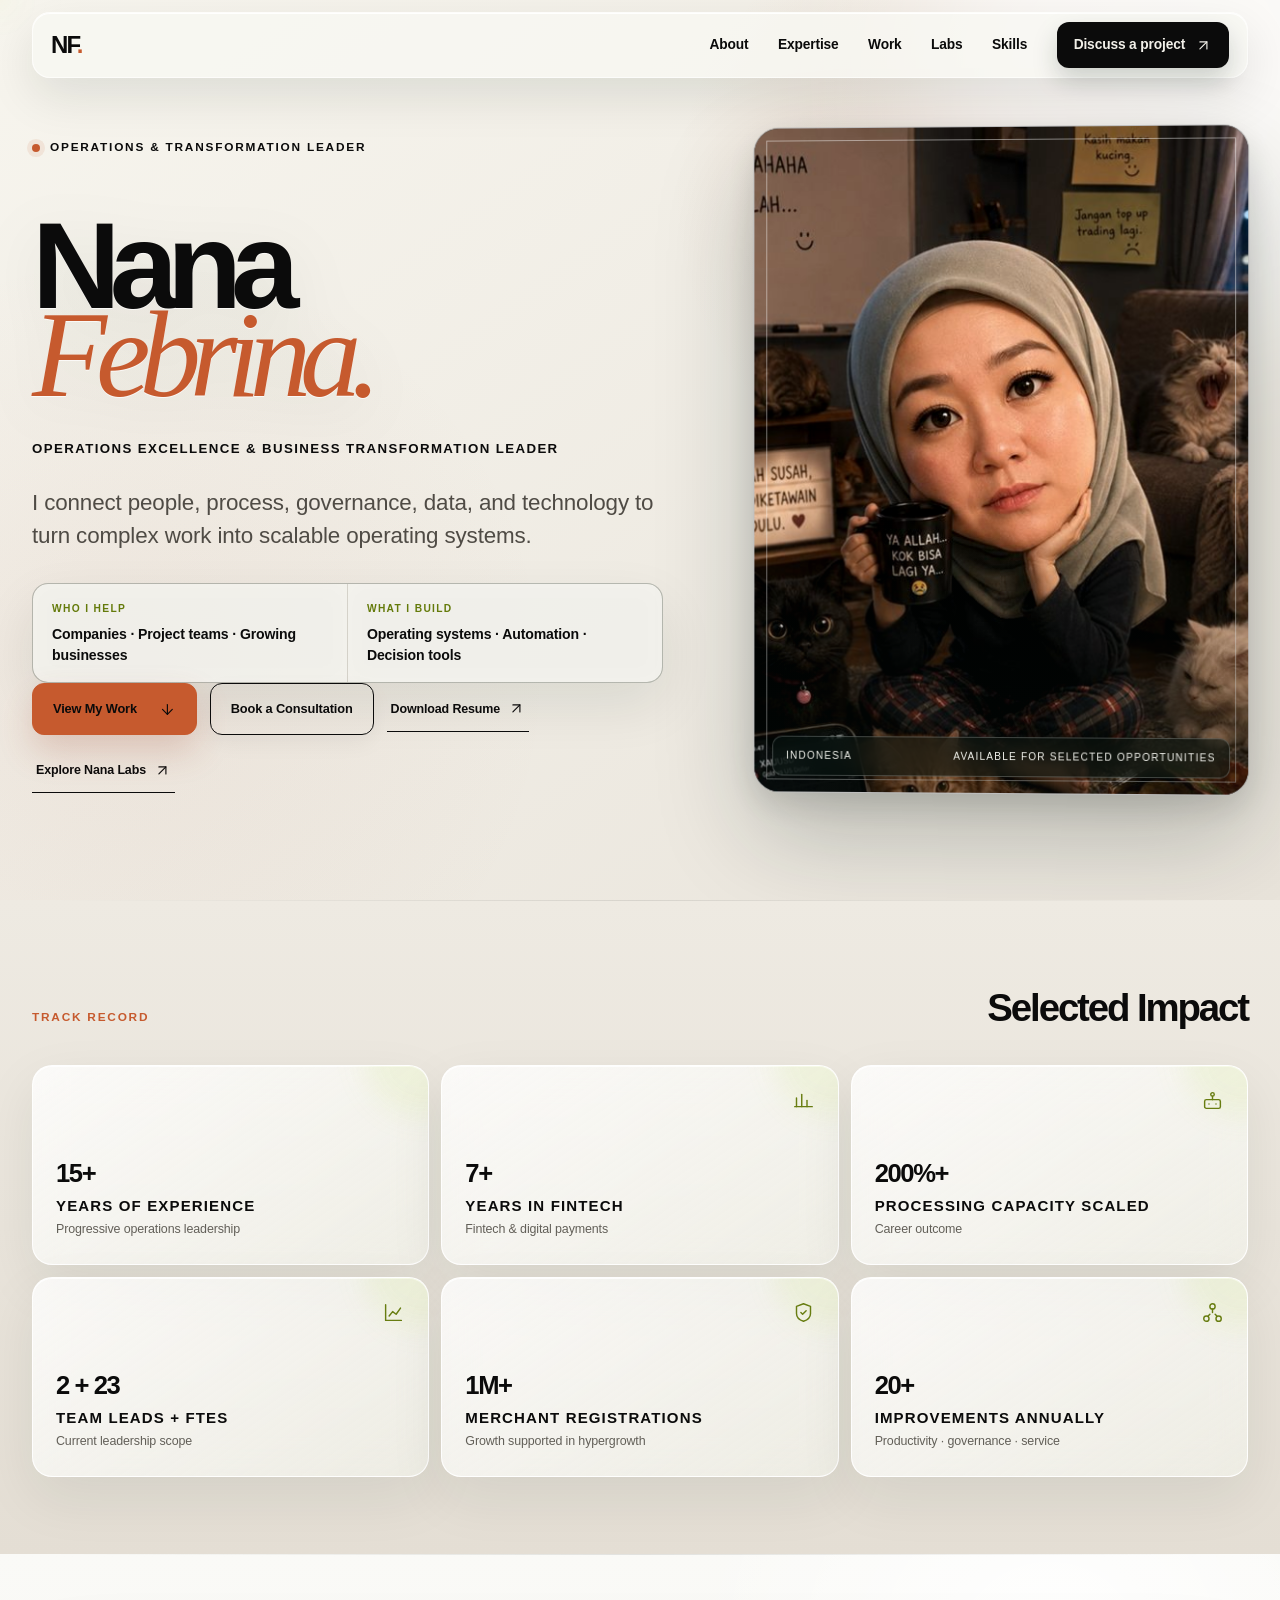
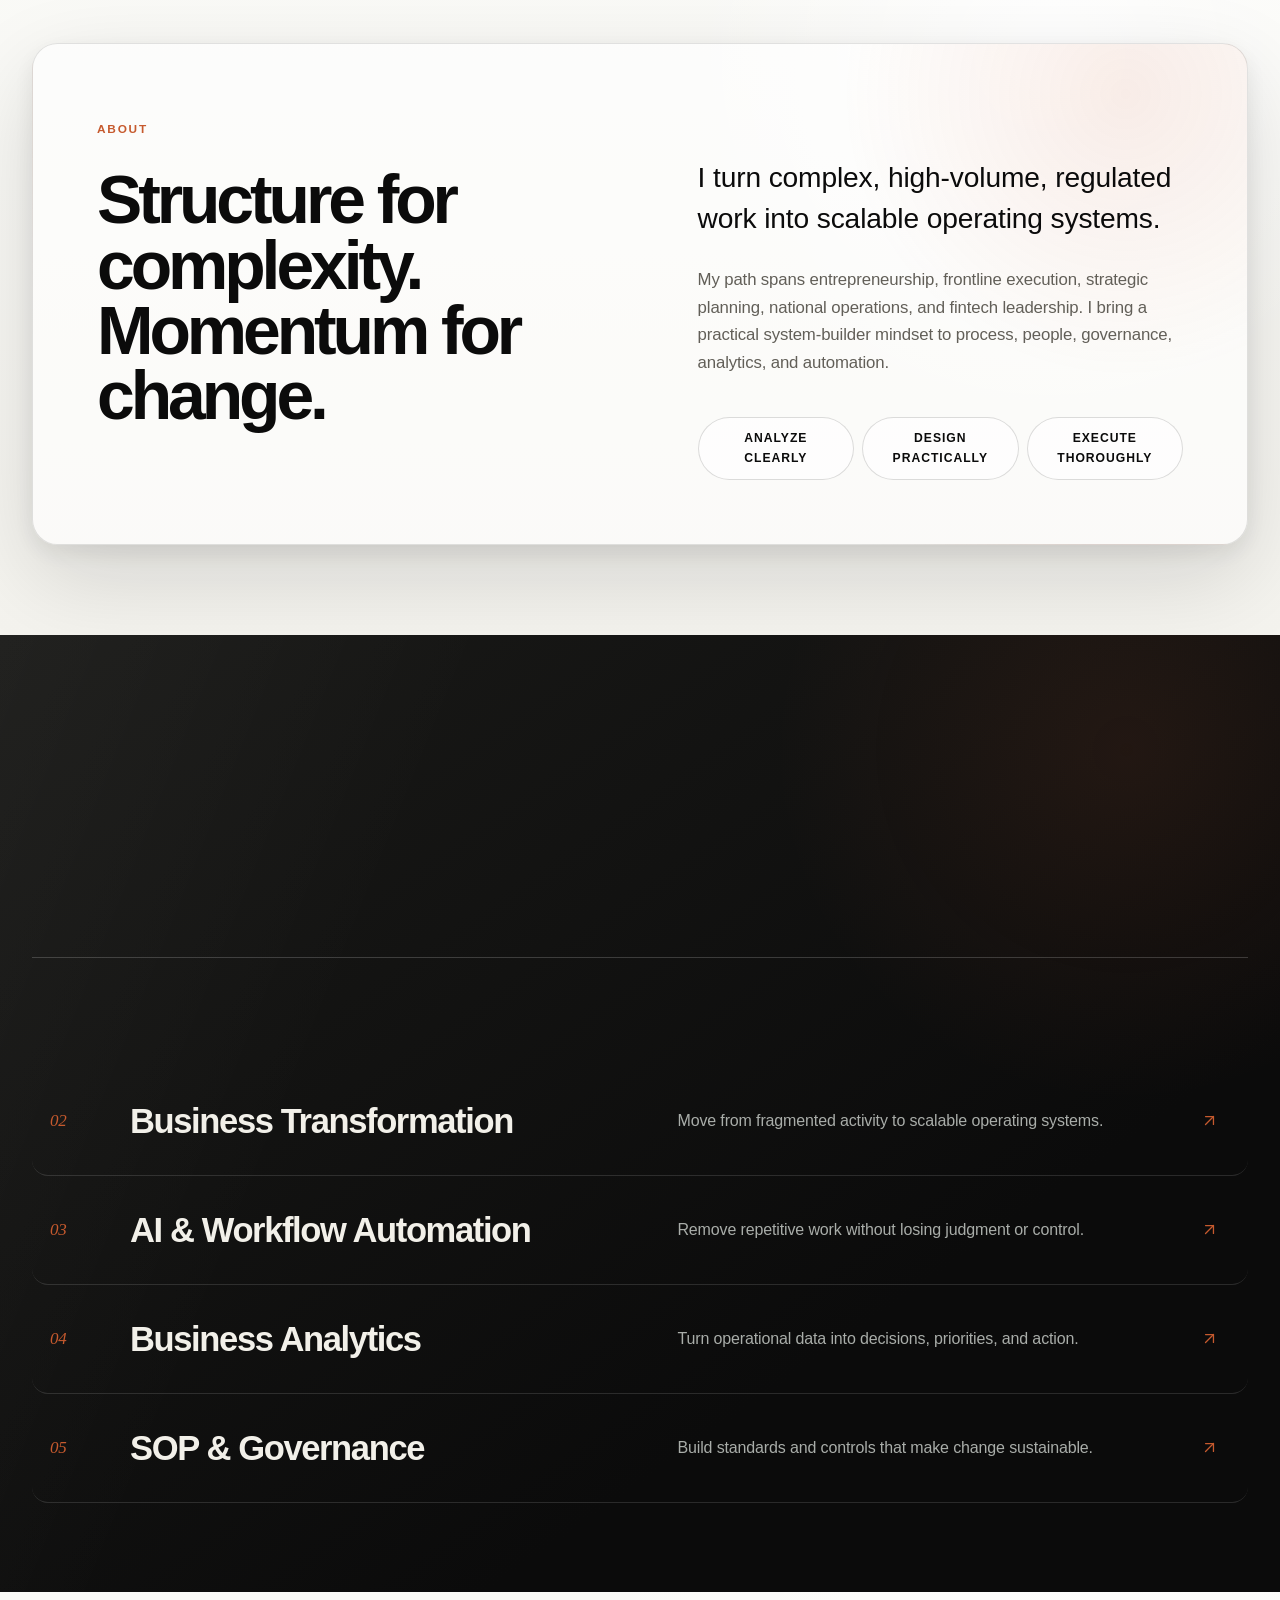
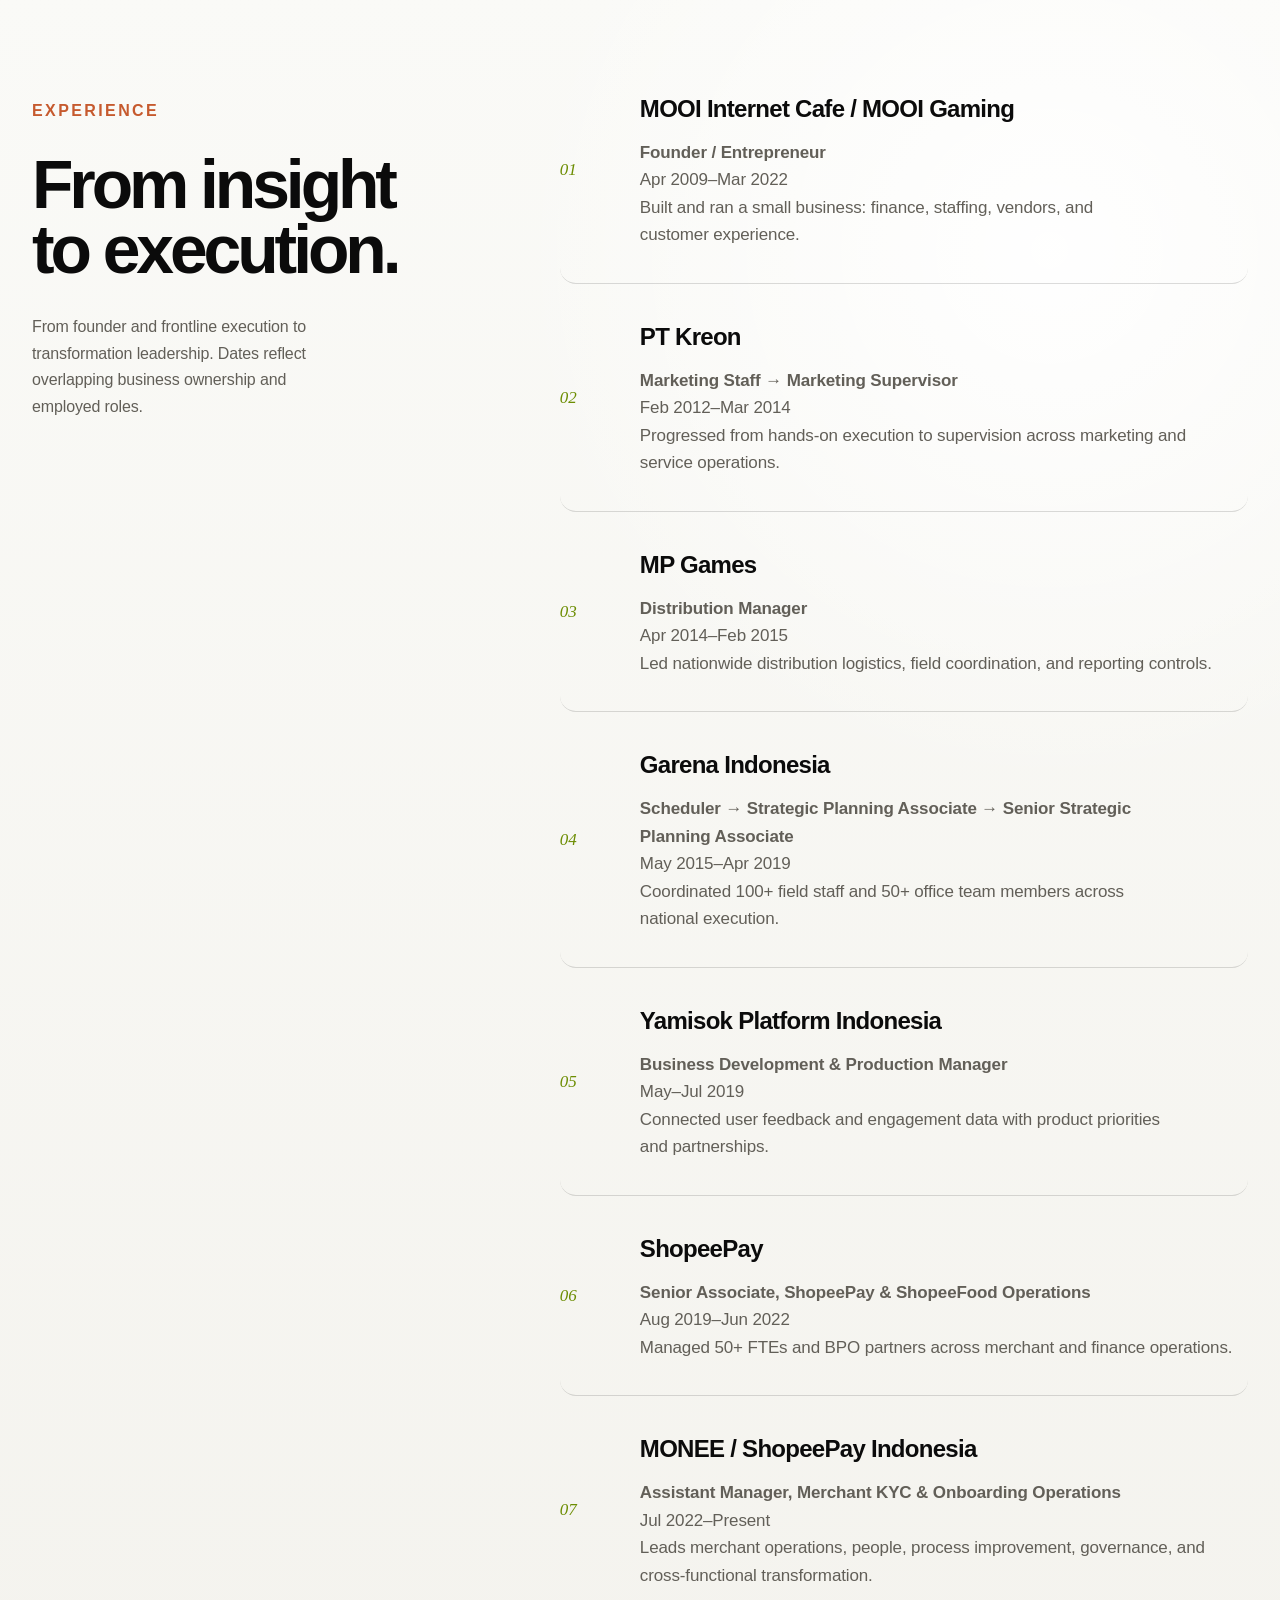
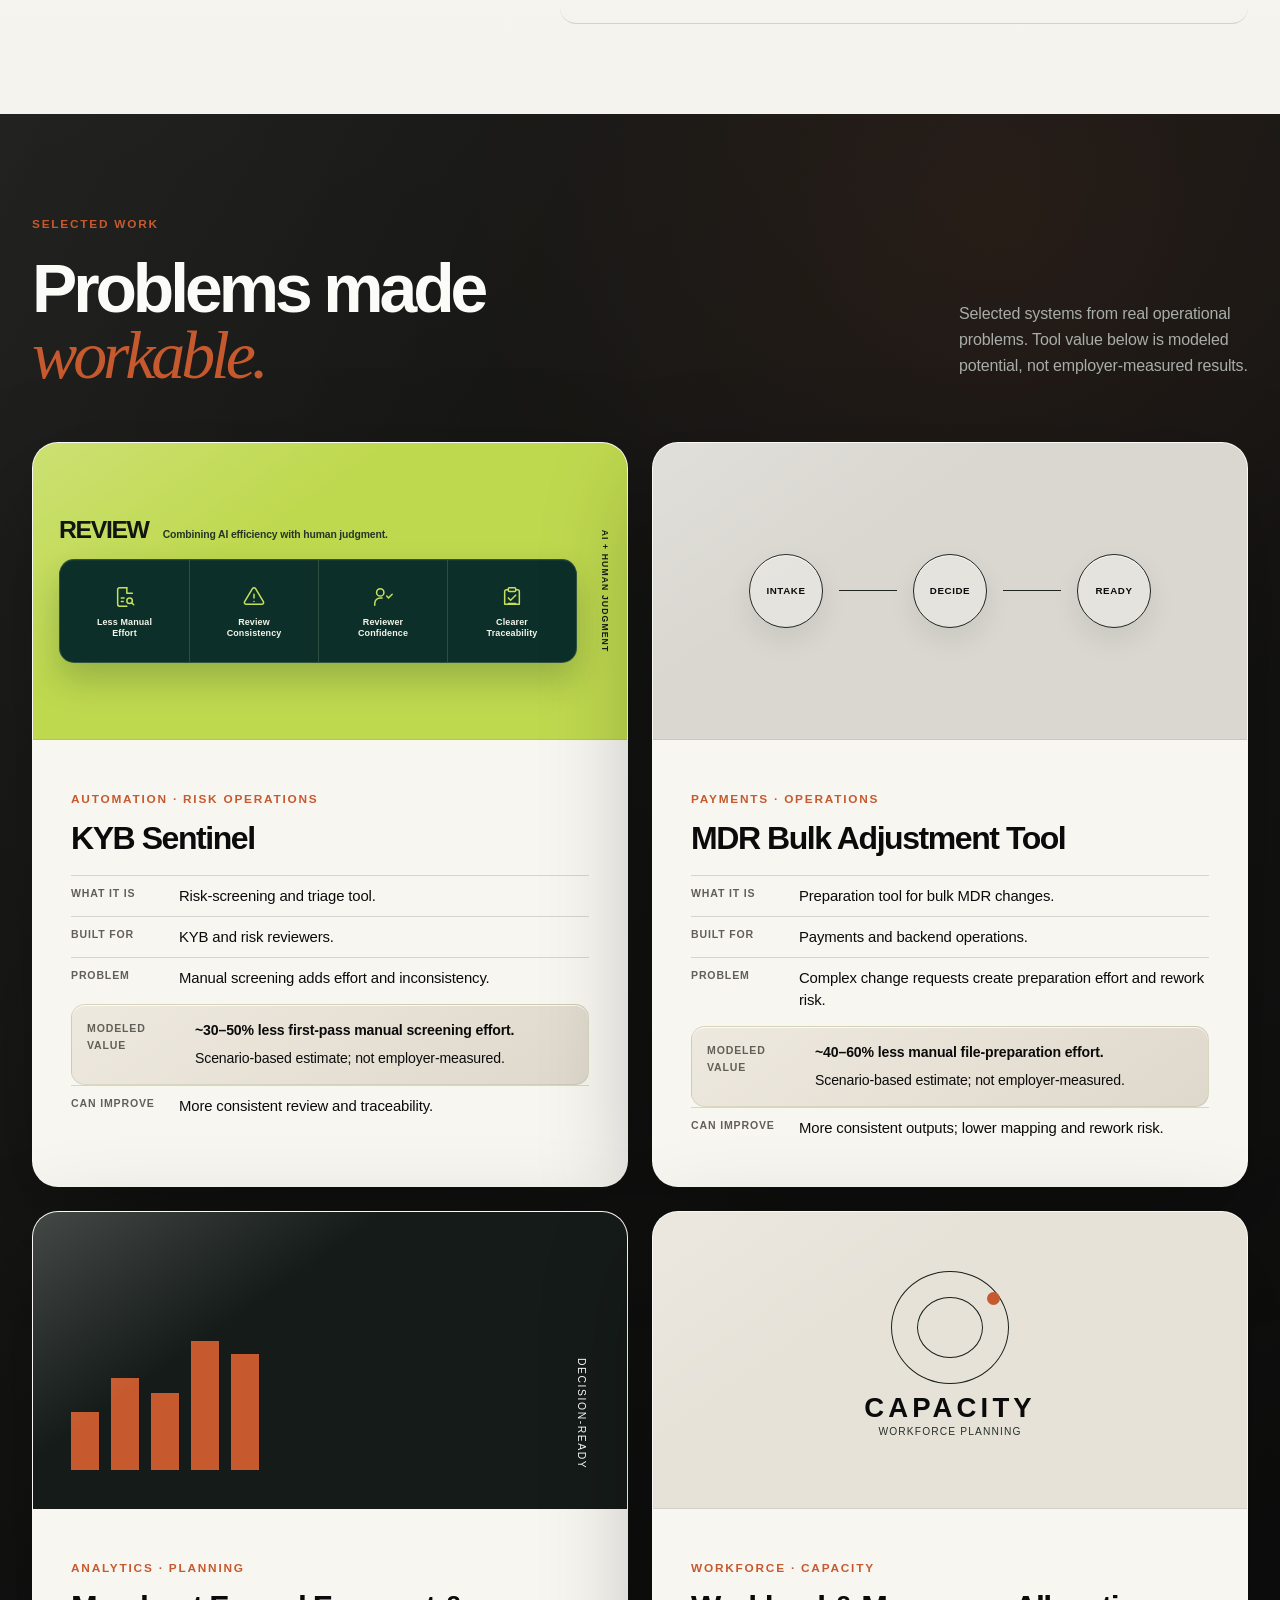
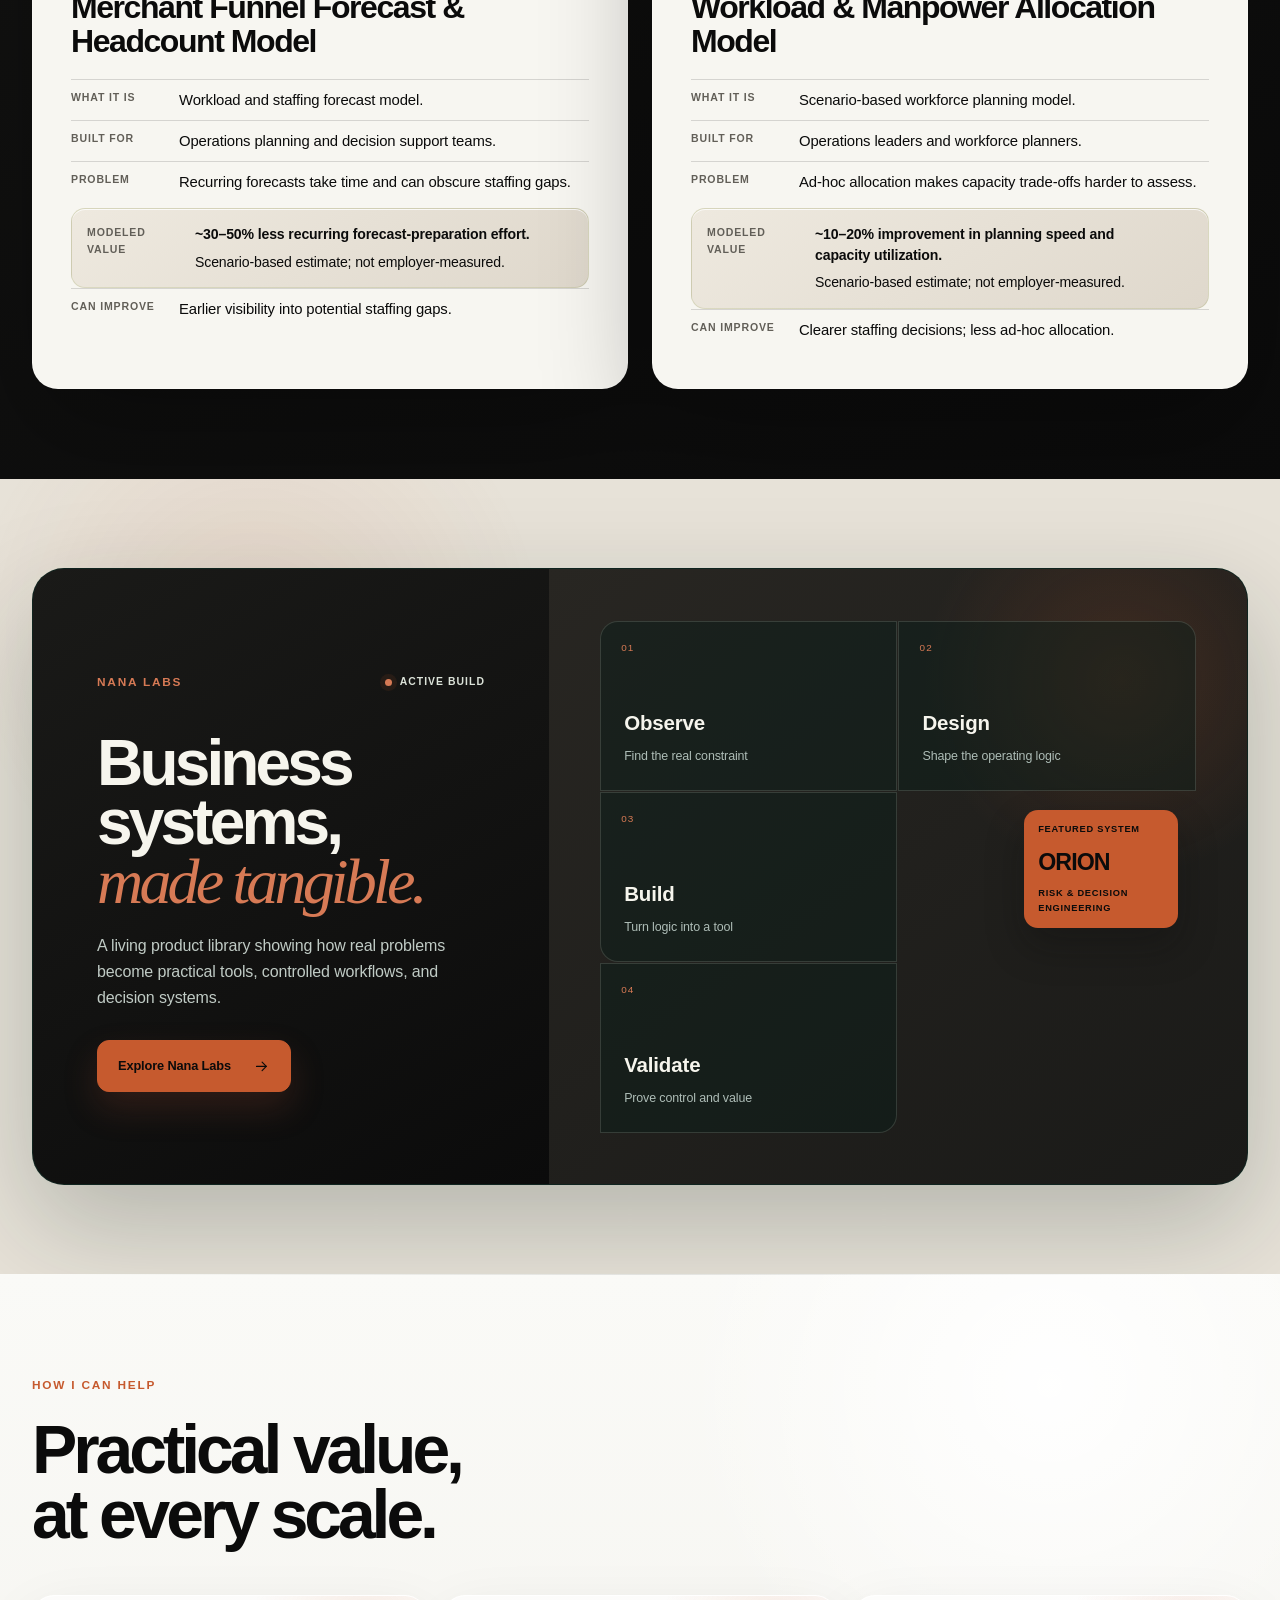
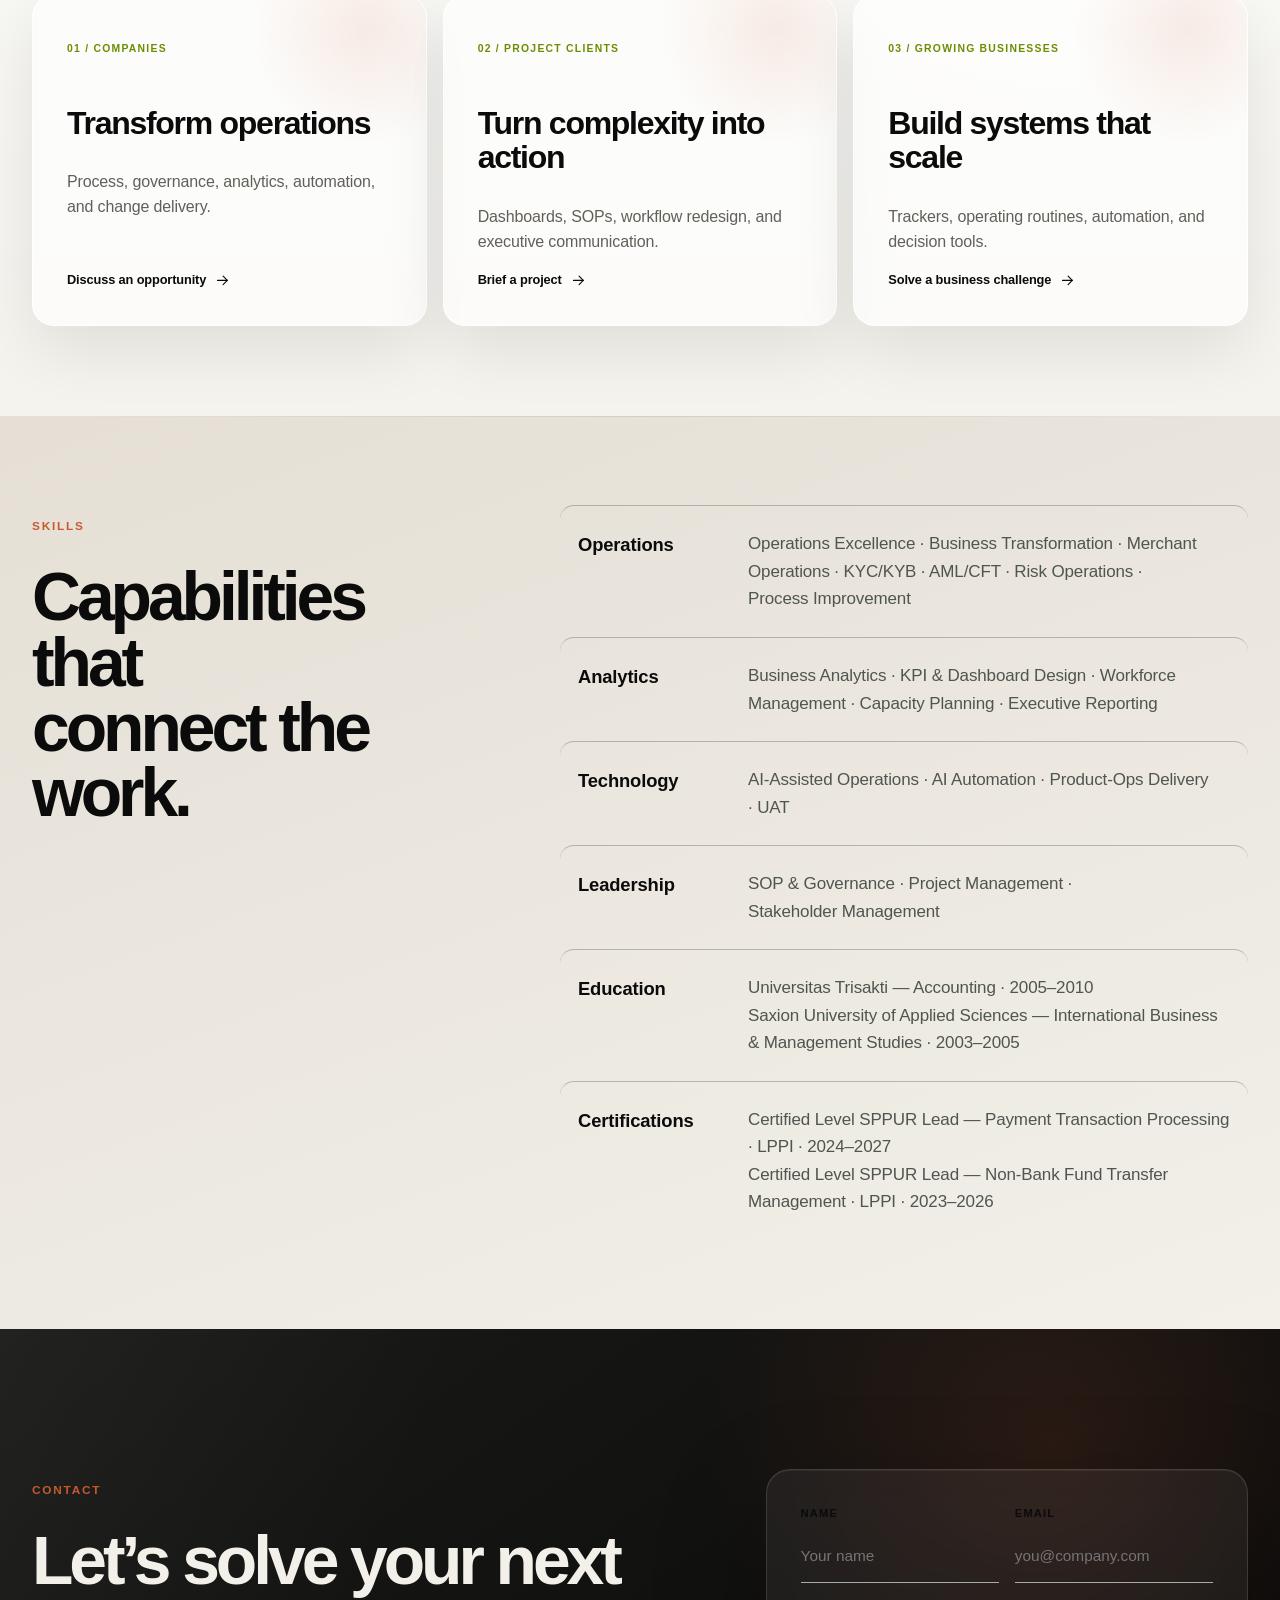
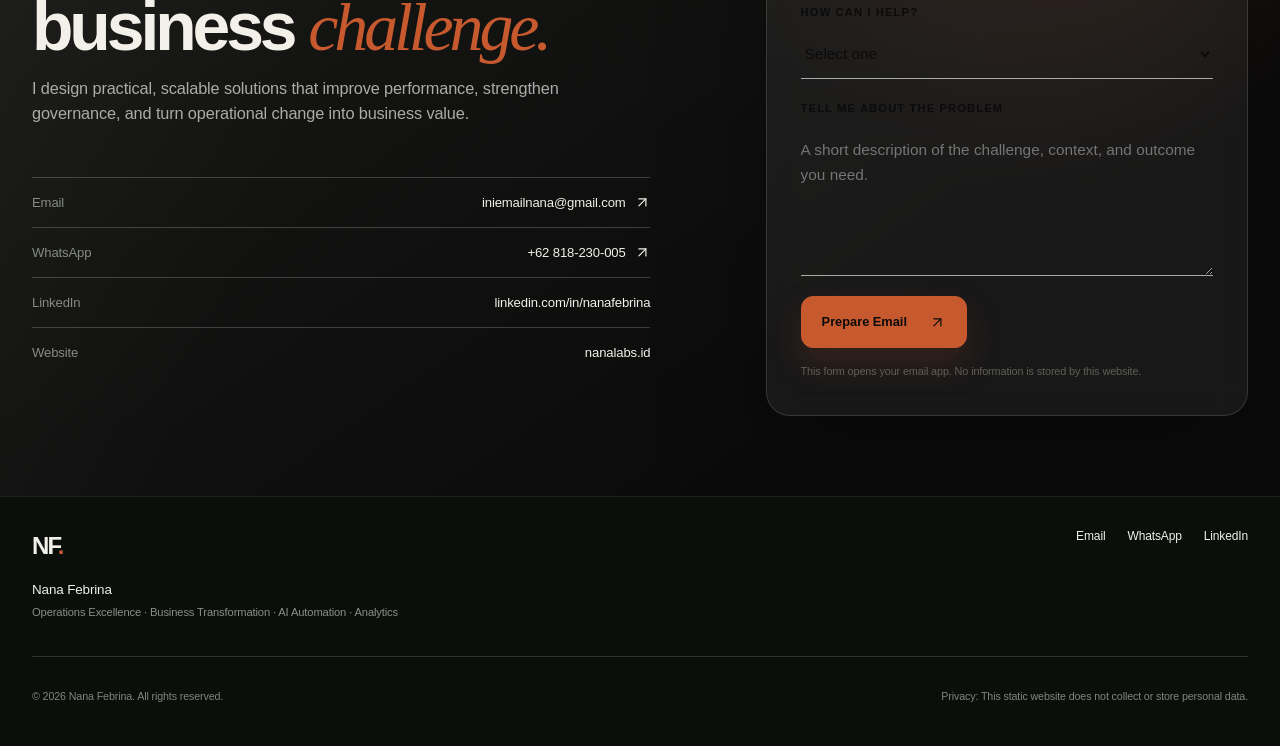
==== commit a7048548: "chore: remove REPLACE comment as current assets are finalized Co-authored-by: anirbefanan <301645552" ====
--- a/index.html
+++ b/index.html
@@ -97,7 +97,6 @@
           </div>
         </div>
         <figure class="hero-portrait reveal">
-          <!-- REPLACE: Use your final optimized professional portrait here. -->
           <img src="assets/nana-hero-portrait-20260802-800.jpg" srcset="assets/nana-hero-portrait-20260802-512.jpg 512w, assets/nana-hero-portrait-20260802-800.jpg 800w" sizes="(max-width: 700px) calc(100vw - 28px), (max-width: 900px) min(calc(100vw - 40px), 640px), 44vw" alt="Portrait of Nana Febrina in a warm home workspace" width="800" height="1200" fetchpriority="high">
           <figcaption><span>Indonesia</span><span>Available for selected opportunities</span></figcaption>
         </figure>
